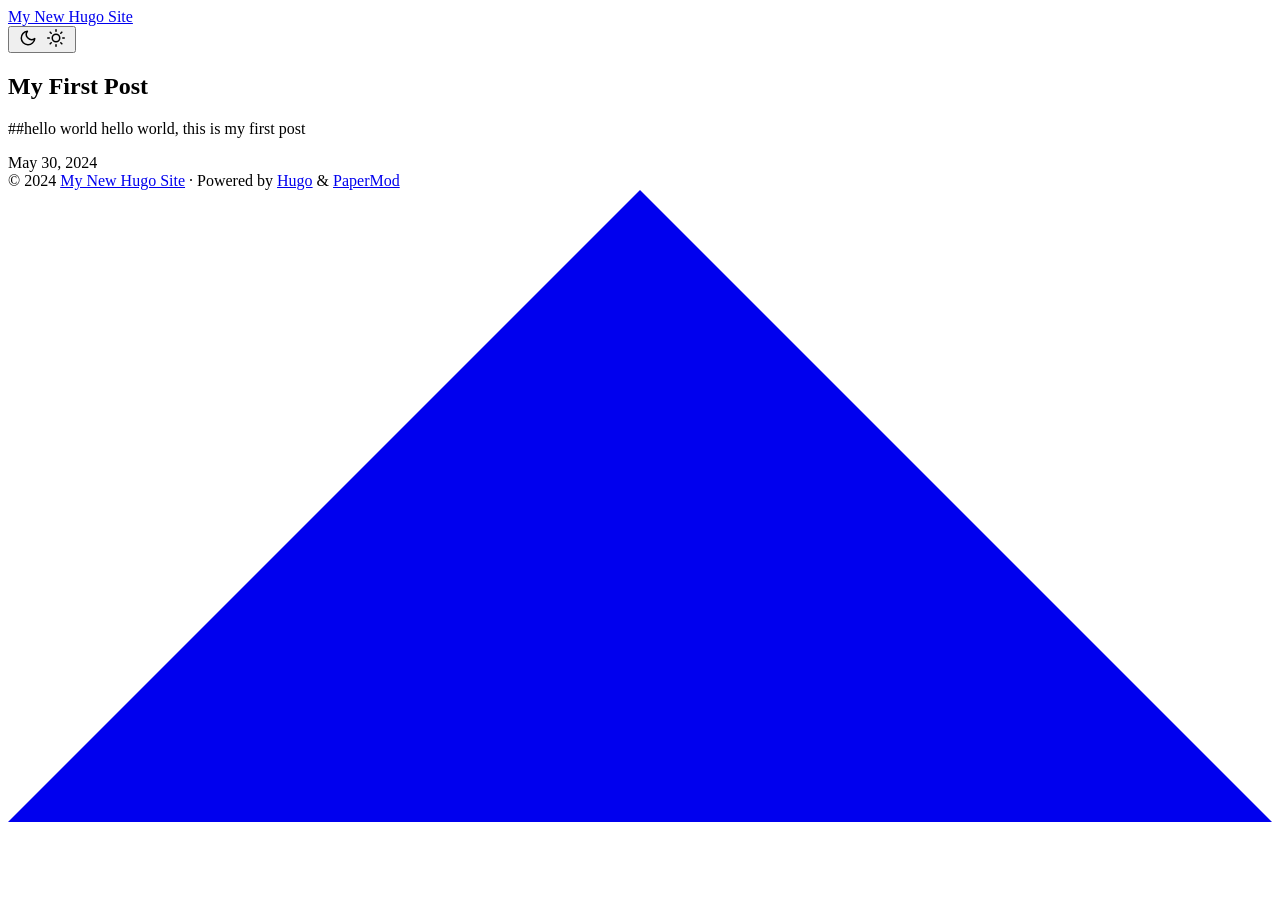
==== index.html @ bcf64d03 "1st" ====
<!DOCTYPE html>
<html lang="en" dir="auto">
  <head>
    <meta name="generator" content="Hugo 0.126.1" />
    <script
      src="/livereload.js?mindelay=10&amp;v=2&amp;port=1313&amp;path=livereload"
      data-no-instant
      defer
    ></script>
    <meta charset="utf-8" />
    <meta http-equiv="X-UA-Compatible" content="IE=edge" />
    <meta
      name="viewport"
      content="width=device-width, initial-scale=1, shrink-to-fit=no"
    />
    <meta name="robots" content="noindex, nofollow" />
    <title>My New Hugo Site</title>

    <meta name="description" content="" />
    <meta name="author" content="" />
    <link rel="canonical" href="http://localhost:1313/" />
    <link
      crossorigin="anonymous"
      href="./assets/css/stylesheet.4599eadb9eb2ad3d0a8d6827b41a8fda8f2f4af226b63466c09c5fddbc8706b7.css"
      integrity="sha256-RZnq256yrT0KjWgntBqP2o8vSvImtjRmwJxf3byHBrc="
      rel="preload stylesheet"
      as="style"
    />
    <link rel="icon" href="http://localhost:1313/favicon.ico" />
    <link
      rel="icon"
      type="image/png"
      sizes="16x16"
      href="http://localhost:1313/favicon-16x16.png"
    />
    <link
      rel="icon"
      type="image/png"
      sizes="32x32"
      href="http://localhost:1313/favicon-32x32.png"
    />
    <link
      rel="apple-touch-icon"
      href="http://localhost:1313/apple-touch-icon.png"
    />
    <link rel="mask-icon" href="http://localhost:1313/safari-pinned-tab.svg" />
    <meta name="theme-color" content="#2e2e33" />
    <meta name="msapplication-TileColor" content="#2e2e33" />
    <link
      rel="alternate"
      type="application/rss+xml"
      href="http://localhost:1313/index.xml"
    />
    <link rel="alternate" hreflang="en" href="http://localhost:1313/" />
    <noscript>
      <style>
        #theme-toggle,
        .top-link {
          display: none;
        }
      </style>
      <style>
        @media (prefers-color-scheme: dark) {
          :root {
            --theme: rgb(29, 30, 32);
            --entry: rgb(46, 46, 51);
            --primary: rgb(218, 218, 219);
            --secondary: rgb(155, 156, 157);
            --tertiary: rgb(65, 66, 68);
            --content: rgb(196, 196, 197);
            --code-block-bg: rgb(46, 46, 51);
            --code-bg: rgb(55, 56, 62);
            --border: rgb(51, 51, 51);
          }

          .list {
            background: var(--theme);
          }

          .list:not(.dark)::-webkit-scrollbar-track {
            background: 0 0;
          }

          .list:not(.dark)::-webkit-scrollbar-thumb {
            border-color: var(--theme);
          }
        }
      </style>
    </noscript>
  </head>

  <body class="list" id="top">
    <script>
      if (localStorage.getItem("pref-theme") === "dark") {
        document.body.classList.add("dark");
      } else if (localStorage.getItem("pref-theme") === "light") {
        document.body.classList.remove("dark");
      } else if (window.matchMedia("(prefers-color-scheme: dark)").matches) {
        document.body.classList.add("dark");
      }
    </script>

    <header class="header">
      <nav class="nav">
        <div class="logo">
          <a
            href="http://localhost:1313/"
            accesskey="h"
            title="My New Hugo Site (Alt + H)"
            >My New Hugo Site</a
          >
          <div class="logo-switches">
            <button id="theme-toggle" accesskey="t" title="(Alt + T)">
              <svg
                id="moon"
                xmlns="http://www.w3.org/2000/svg"
                width="24"
                height="18"
                viewBox="0 0 24 24"
                fill="none"
                stroke="currentColor"
                stroke-width="2"
                stroke-linecap="round"
                stroke-linejoin="round"
              >
                <path
                  d="M21 12.79A9 9 0 1 1 11.21 3 7 7 0 0 0 21 12.79z"
                ></path>
              </svg>
              <svg
                id="sun"
                xmlns="http://www.w3.org/2000/svg"
                width="24"
                height="18"
                viewBox="0 0 24 24"
                fill="none"
                stroke="currentColor"
                stroke-width="2"
                stroke-linecap="round"
                stroke-linejoin="round"
              >
                <circle cx="12" cy="12" r="5"></circle>
                <line x1="12" y1="1" x2="12" y2="3"></line>
                <line x1="12" y1="21" x2="12" y2="23"></line>
                <line x1="4.22" y1="4.22" x2="5.64" y2="5.64"></line>
                <line x1="18.36" y1="18.36" x2="19.78" y2="19.78"></line>
                <line x1="1" y1="12" x2="3" y2="12"></line>
                <line x1="21" y1="12" x2="23" y2="12"></line>
                <line x1="4.22" y1="19.78" x2="5.64" y2="18.36"></line>
                <line x1="18.36" y1="5.64" x2="19.78" y2="4.22"></line>
              </svg>
            </button>
          </div>
        </div>
        <ul id="menu"></ul>
      </nav>
    </header>
    <main class="main">
      <article class="first-entry">
        <header class="entry-header">
          <h2 class="entry-hint-parent">My First Post</h2>
        </header>
        <div class="entry-content">
          <p>##hello world hello world, this is my first post</p>
        </div>
        <footer class="entry-footer">
          <span title="2024-05-30 19:36:11 +0800 CST">May 30, 2024</span>
        </footer>
        <a
          class="entry-link"
          aria-label="post link to My First Post"
          href="http://localhost:1313/posts/my-first-post/"
        ></a>
      </article>
    </main>

    <footer class="footer">
      <span
        >&copy; 2024 <a href="http://localhost:1313/">My New Hugo Site</a></span
      >
      ·

      <span>
        Powered by
        <a href="https://gohugo.io/" rel="noopener noreferrer" target="_blank"
          >Hugo</a
        >
        &
        <a
          href="https://github.com/adityatelange/hugo-PaperMod/"
          rel="noopener"
          target="_blank"
          >PaperMod</a
        >
      </span>
    </footer>
    <a
      href="#top"
      aria-label="go to top"
      title="Go to Top (Alt + G)"
      class="top-link"
      id="top-link"
      accesskey="g"
    >
      <svg
        xmlns="http://www.w3.org/2000/svg"
        viewBox="0 0 12 6"
        fill="currentColor"
      >
        <path d="M12 6H0l6-6z" />
      </svg>
    </a>

    <script>
      let menu = document.getElementById("menu");
      if (menu) {
        menu.scrollLeft = localStorage.getItem("menu-scroll-position");
        menu.onscroll = function () {
          localStorage.setItem("menu-scroll-position", menu.scrollLeft);
        };
      }

      document.querySelectorAll('a[href^="#"]').forEach((anchor) => {
        anchor.addEventListener("click", function (e) {
          e.preventDefault();
          var id = this.getAttribute("href").substr(1);
          if (!window.matchMedia("(prefers-reduced-motion: reduce)").matches) {
            document
              .querySelector(`[id='${decodeURIComponent(id)}']`)
              .scrollIntoView({
                behavior: "smooth",
              });
          } else {
            document
              .querySelector(`[id='${decodeURIComponent(id)}']`)
              .scrollIntoView();
          }
          if (id === "top") {
            history.replaceState(null, null, " ");
          } else {
            history.pushState(null, null, `#${id}`);
          }
        });
      });
    </script>
    <script>
      var mybutton = document.getElementById("top-link");
      window.onscroll = function () {
        if (
          document.body.scrollTop > 800 ||
          document.documentElement.scrollTop > 800
        ) {
          mybutton.style.visibility = "visible";
          mybutton.style.opacity = "1";
        } else {
          mybutton.style.visibility = "hidden";
          mybutton.style.opacity = "0";
        }
      };
    </script>
    <script>
      document.getElementById("theme-toggle").addEventListener("click", () => {
        if (document.body.className.includes("dark")) {
          document.body.classList.remove("dark");
          localStorage.setItem("pref-theme", "light");
        } else {
          document.body.classList.add("dark");
          localStorage.setItem("pref-theme", "dark");
        }
      });
    </script>
  </body>
</html>
---- assets/css/stylesheet.4599eadb9eb2ad3d0a8d6827b41a8fda8f2f4af226b63466c09c5fddbc8706b7.css ----
/*
  PaperMod v7
  License: MIT https://github.com/adityatelange/hugo-PaperMod/blob/master/LICENSE
  Copyright (c) 2020 nanxiaobei and adityatelange
  Copyright (c) 2021-2024 adityatelange
*/
:root{--gap:24px;--content-gap:20px;--nav-width:1024px;--main-width:720px;--header-height:60px;--footer-height:60px;--radius:8px;--theme:rgb(255, 255, 255);--entry:rgb(255, 255, 255);--primary:rgb(30, 30, 30);--secondary:rgb(108, 108, 108);--tertiary:rgb(214, 214, 214);--content:rgb(31, 31, 31);--code-block-bg:rgb(28, 29, 33);--code-bg:rgb(245, 245, 245);--border:rgb(238, 238, 238)}.dark{--theme:rgb(29, 30, 32);--entry:rgb(46, 46, 51);--primary:rgb(218, 218, 219);--secondary:rgb(155, 156, 157);--tertiary:rgb(65, 66, 68);--content:rgb(196, 196, 197);--code-block-bg:rgb(46, 46, 51);--code-bg:rgb(55, 56, 62);--border:rgb(51, 51, 51)}.list{background:var(--code-bg)}.dark.list{background:var(--theme)}*,::after,::before{box-sizing:border-box}html{-webkit-tap-highlight-color:transparent;overflow-y:scroll;-webkit-text-size-adjust:100%;text-size-adjust:100%}a,button,body,h1,h2,h3,h4,h5,h6{color:var(--primary)}body{font-family:-apple-system,BlinkMacSystemFont,segoe ui,Roboto,Oxygen,Ubuntu,Cantarell,open sans,helvetica neue,sans-serif;font-size:18px;line-height:1.6;word-break:break-word;background:var(--theme)}article,aside,figcaption,figure,footer,header,hgroup,main,nav,section,table{display:block}h1,h2,h3,h4,h5,h6{line-height:1.2}h1,h2,h3,h4,h5,h6,p{margin-top:0;margin-bottom:0}ul{padding:0}a{text-decoration:none}body,figure,ul{margin:0}table{width:100%;border-collapse:collapse;border-spacing:0;overflow-x:auto;word-break:keep-all}button,input,textarea{padding:0;font:inherit;background:0 0;border:0}input,textarea{outline:0}button,input[type=button],input[type=submit]{cursor:pointer}input:-webkit-autofill,textarea:-webkit-autofill{box-shadow:0 0 0 50px var(--theme)inset}img{display:block;max-width:100%}.not-found{position:absolute;left:0;right:0;display:flex;align-items:center;justify-content:center;height:80%;font-size:160px;font-weight:700}.archive-posts{width:100%;font-size:16px}.archive-year{margin-top:40px}.archive-year:not(:last-of-type){border-bottom:2px solid var(--border)}.archive-month{display:flex;align-items:flex-start;padding:10px 0}.archive-month-header{margin:25px 0;width:200px}.archive-month:not(:last-of-type){border-bottom:1px solid var(--border)}.archive-entry{position:relative;padding:5px;margin:10px 0}.archive-entry-title{margin:5px 0;font-weight:400}.archive-count,.archive-meta{color:var(--secondary);font-size:14px}.footer,.top-link{font-size:12px;color:var(--secondary)}.footer{max-width:calc(var(--main-width) + var(--gap) * 2);margin:auto;padding:calc((var(--footer-height) - var(--gap))/2)var(--gap);text-align:center;line-height:24px}.footer span{margin-inline-start:1px;margin-inline-end:1px}.footer span:last-child{white-space:nowrap}.footer a{color:inherit;border-bottom:1px solid var(--secondary)}.footer a:hover{border-bottom:1px solid var(--primary)}.top-link{visibility:hidden;position:fixed;bottom:60px;right:30px;z-index:99;background:var(--tertiary);width:42px;height:42px;padding:12px;border-radius:64px;transition:visibility .5s,opacity .8s linear}.top-link,.top-link svg{filter:drop-shadow(0 0 0 var(--theme))}.footer a:hover,.top-link:hover{color:var(--primary)}.top-link:focus,#theme-toggle:focus{outline:0}.nav{display:flex;flex-wrap:wrap;justify-content:space-between;max-width:calc(var(--nav-width) + var(--gap) * 2);margin-inline-start:auto;margin-inline-end:auto;line-height:var(--header-height)}.nav a{display:block}.logo,#menu{display:flex;margin:auto var(--gap)}.logo{flex-wrap:inherit}.logo a{font-size:24px;font-weight:700}.logo a img,.logo a svg{display:inline;vertical-align:middle;pointer-events:none;transform:translate(0,-10%);border-radius:6px;margin-inline-end:8px}button#theme-toggle{font-size:26px;margin:auto 4px}body.dark #moon{vertical-align:middle;display:none}body:not(.dark) #sun{display:none}#menu{list-style:none;word-break:keep-all;overflow-x:auto;white-space:nowrap}#menu li+li{margin-inline-start:var(--gap)}#menu a{font-size:16px}#menu .active{font-weight:500;border-bottom:2px solid}.lang-switch li,.lang-switch ul,.logo-switches{display:inline-flex;margin:auto 4px}.lang-switch{display:flex;flex-wrap:inherit}.lang-switch a{margin:auto 3px;font-size:16px;font-weight:500}.logo-switches{flex-wrap:inherit}.main{position:relative;min-height:calc(100vh - var(--header-height) - var(--footer-height));max-width:calc(var(--main-width) + var(--gap) * 2);margin:auto;padding:var(--gap)}.page-header h1{font-size:40px}.pagination{display:flex}.pagination a{color:var(--theme);font-size:13px;line-height:36px;background:var(--primary);border-radius:calc(36px/2);padding:0 16px}.pagination .next{margin-inline-start:auto}.social-icons a{display:inline-flex;padding:10px}.social-icons a svg{height:26px;width:26px}code{direction:ltr}div.highlight,pre{position:relative}.copy-code{display:none;position:absolute;top:4px;right:4px;color:rgba(255,255,255,.8);background:rgba(78,78,78,.8);border-radius:var(--radius);padding:0 5px;font-size:14px;user-select:none}div.highlight:hover .copy-code,pre:hover .copy-code{display:block}.first-entry{position:relative;display:flex;flex-direction:column;justify-content:center;min-height:320px;margin:var(--gap)0 calc(var(--gap) * 2)}.first-entry .entry-header{overflow:hidden;display:-webkit-box;-webkit-box-orient:vertical;-webkit-line-clamp:3}.first-entry .entry-header h1{font-size:34px;line-height:1.3}.first-entry .entry-content{margin:14px 0;font-size:16px;-webkit-line-clamp:3}.first-entry .entry-footer{font-size:14px}.home-info .entry-content{-webkit-line-clamp:unset}.post-entry{position:relative;margin-bottom:var(--gap);padding:var(--gap);background:var(--entry);border-radius:var(--radius);transition:transform .1s;border:1px solid var(--border)}.post-entry:active{transform:scale(.96)}.tag-entry .entry-cover{display:none}.entry-header h2{font-size:24px;line-height:1.3}.entry-content{margin:8px 0;color:var(--secondary);font-size:14px;line-height:1.6;overflow:hidden;display:-webkit-box;-webkit-box-orient:vertical;-webkit-line-clamp:2}.entry-footer{color:var(--secondary);font-size:13px}.entry-link{position:absolute;left:0;right:0;top:0;bottom:0}.entry-hint{color:var(--secondary)}.entry-hint-parent{display:flex;justify-content:space-between}.entry-cover{font-size:14px;margin-bottom:var(--gap);text-align:center}.entry-cover img{border-radius:var(--radius);pointer-events:none;width:100%;height:auto}.entry-cover a{color:var(--secondary);box-shadow:0 1px 0 var(--primary)}.page-header,.post-header{margin:24px auto var(--content-gap)}.post-title{margin-bottom:2px;font-size:40px}.post-description{margin-top:10px;margin-bottom:5px}.post-meta,.breadcrumbs{color:var(--secondary);font-size:14px;display:flex;flex-wrap:wrap}.post-meta .i18n_list li{display:inline-flex;list-style:none;margin:auto 3px;box-shadow:0 1px 0 var(--secondary)}.breadcrumbs a{font-size:16px}.post-content{color:var(--content)}.post-content h3,.post-content h4,.post-content h5,.post-content h6{margin:24px 0 16px}.post-content h1{margin:40px auto 32px;font-size:40px}.post-content h2{margin:32px auto 24px;font-size:32px}.post-content h3{font-size:24px}.post-content h4{font-size:16px}.post-content h5{font-size:14px}.post-content h6{font-size:12px}.post-content a,.toc a:hover{box-shadow:0 1px;box-decoration-break:clone;-webkit-box-decoration-break:clone}.post-content a code{margin:auto 0;border-radius:0;box-shadow:0 -1px 0 var(--primary)inset}.post-content del{text-decoration:line-through}.post-content dl,.post-content ol,.post-content p,.post-content figure,.post-content ul{margin-bottom:var(--content-gap)}.post-content ol,.post-content ul{padding-inline-start:20px}.post-content li{margin-top:5px}.post-content li p{margin-bottom:0}.post-content dl{display:flex;flex-wrap:wrap;margin:0}.post-content dt{width:25%;font-weight:700}.post-content dd{width:75%;margin-inline-start:0;padding-inline-start:10px}.post-content dd~dd,.post-content dt~dt{margin-top:10px}.post-content table{margin-bottom:var(--content-gap)}.post-content table th,.post-content table:not(.highlighttable,.highlight table,.gist .highlight) td{min-width:80px;padding:8px 5px;line-height:1.5;border-bottom:1px solid var(--border)}.post-content table th{text-align:start}.post-content table:not(.highlighttable) td code:only-child{margin:auto 0}.post-content .highlight table{border-radius:var(--radius)}.post-content .highlight:not(table){margin:10px auto;background:var(--code-block-bg)!important;border-radius:var(--radius);direction:ltr}.post-content li>.highlight{margin-inline-end:0}.post-content ul pre{margin-inline-start:calc(var(--gap) * -2)}.post-content .highlight pre{margin:0}.post-content .highlighttable{table-layout:fixed}.post-content .highlighttable td:first-child{width:40px}.post-content .highlighttable td .linenodiv{padding-inline-end:0!important}.post-content .highlighttable td .highlight,.post-content .highlighttable td .linenodiv pre{margin-bottom:0}.post-content code{margin:auto 4px;padding:4px 6px;font-size:.78em;line-height:1.5;background:var(--code-bg);border-radius:2px}.post-content pre code{display:grid;margin:auto 0;padding:10px;color:#d5d5d6;background:var(--code-block-bg)!important;border-radius:var(--radius);overflow-x:auto;word-break:break-all}.post-content blockquote{margin:20px 0;padding:0 14px;border-inline-start:3px solid var(--primary)}.post-content hr{margin:30px 0;height:2px;background:var(--tertiary);border:0}.post-content iframe{max-width:100%}.post-content img{border-radius:4px;margin:1rem 0}.post-content img[src*="#center"]{margin:1rem auto}.post-content figure.align-center{text-align:center}.post-content figure>figcaption{color:var(--primary);font-size:16px;font-weight:700;margin:8px 0 16px}.post-content figure>figcaption>p{color:var(--secondary);font-size:14px;font-weight:400}.toc{margin:0 2px 40px;border:1px solid var(--border);background:var(--code-bg);border-radius:var(--radius);padding:.4em}.dark .toc{background:var(--entry)}.toc details summary{cursor:zoom-in;margin-inline-start:20px}.toc details[open] summary{cursor:zoom-out}.toc .details{display:inline;font-weight:500}.toc .inner{margin:0 20px;padding:10px 20px}.toc li ul{margin-inline-start:var(--gap)}.toc summary:focus{outline:0}.post-footer{margin-top:56px}.post-footer>*{margin-bottom:10px}.post-tags{display:flex;flex-wrap:wrap;gap:10px}.post-tags li{display:inline-block}.post-tags a,.share-buttons,.paginav{border-radius:var(--radius);background:var(--code-bg);border:1px solid var(--border)}.post-tags a{display:block;padding:0 14px;color:var(--secondary);font-size:14px;line-height:34px;background:var(--code-bg)}.post-tags a:hover,.paginav a:hover{background:var(--border)}.share-buttons{padding:10px;display:flex;justify-content:center;overflow-x:auto;gap:10px}.share-buttons li,.share-buttons a{display:inline-flex}.share-buttons a:not(:last-of-type){margin-inline-end:12px}h1:hover .anchor,h2:hover .anchor,h3:hover .anchor,h4:hover .anchor,h5:hover .anchor,h6:hover .anchor{display:inline-flex;color:var(--secondary);margin-inline-start:8px;font-weight:500;user-select:none}.paginav{display:flex;line-height:30px}.paginav a{padding-inline-start:14px;padding-inline-end:14px;border-radius:var(--radius)}.paginav .title{letter-spacing:1px;text-transform:uppercase;font-size:small;color:var(--secondary)}.paginav .prev,.paginav .next{width:50%}.paginav span:hover:not(.title){box-shadow:0 1px}.paginav .next{margin-inline-start:auto;text-align:right}[dir=rtl] .paginav .next{text-align:left}h1>a>svg{display:inline}img.in-text{display:inline;margin:auto}.buttons,.main .profile{display:flex;justify-content:center}.main .profile{align-items:center;min-height:calc(100vh - var(--header-height) - var(--footer-height) - (var(--gap) * 2));text-align:center}.profile .profile_inner{display:flex;flex-direction:column;align-items:center;gap:10px}.profile img{border-radius:50%}.buttons{flex-wrap:wrap;max-width:400px}.button{background:var(--tertiary);border-radius:var(--radius);margin:8px;padding:6px;transition:transform .1s}.button-inner{padding:0 8px}.button:active{transform:scale(.96)}#searchbox input{padding:4px 10px;width:100%;color:var(--primary);font-weight:700;border:2px solid var(--tertiary);border-radius:var(--radius)}#searchbox input:focus{border-color:var(--secondary)}#searchResults li{list-style:none;border-radius:var(--radius);padding:10px;margin:10px 0;position:relative;font-weight:500}#searchResults{margin:10px 0;width:100%}#searchResults li:active{transition:transform .1s;transform:scale(.98)}#searchResults a{position:absolute;width:100%;height:100%;top:0;left:0;outline:none}#searchResults .focus{transform:scale(.98);border:2px solid var(--tertiary)}.terms-tags li{display:inline-block;margin:10px;font-weight:500}.terms-tags a{display:block;padding:3px 10px;background:var(--tertiary);border-radius:6px;transition:transform .1s}.terms-tags a:active{background:var(--tertiary);transform:scale(.96)}.bg{color:#cad3f5;background-color:#24273a}.chroma{color:#cad3f5;background-color:#24273a}.chroma .x{}.chroma .err{color:#ed8796}.chroma .cl{}.chroma .lnlinks{outline:none;text-decoration:none;color:inherit}.chroma .lntd{vertical-align:top;padding:0;margin:0;border:0}.chroma .lntable{border-spacing:0;padding:0;margin:0;border:0}.chroma .hl{background-color:#474733}.chroma .lnt{white-space:pre;-webkit-user-select:none;user-select:none;margin-right:.4em;padding:0 .4em;color:#8087a2}.chroma .ln{white-space:pre;-webkit-user-select:none;user-select:none;margin-right:.4em;padding:0 .4em;color:#8087a2}.chroma .line{display:flex}.chroma .k{color:#c6a0f6}.chroma .kc{color:#f5a97f}.chroma .kd{color:#ed8796}.chroma .kn{color:#8bd5ca}.chroma .kp{color:#c6a0f6}.chroma .kr{color:#c6a0f6}.chroma .kt{color:#ed8796}.chroma .n{}.chroma .na{color:#8aadf4}.chroma .nb{color:#91d7e3}.chroma .bp{color:#91d7e3}.chroma .nc{color:#eed49f}.chroma .no{color:#eed49f}.chroma .nd{color:#8aadf4;font-weight:700}.chroma .ni{color:#8bd5ca}.chroma .ne{color:#f5a97f}.chroma .nf{color:#8aadf4}.chroma .fm{color:#8aadf4}.chroma .nl{color:#91d7e3}.chroma .nn{color:#f5a97f}.chroma .nx{}.chroma .py{color:#f5a97f}.chroma .nt{color:#c6a0f6}.chroma .nv{color:#f4dbd6}.chroma .vc{color:#f4dbd6}.chroma .vg{color:#f4dbd6}.chroma .vi{color:#f4dbd6}.chroma .vm{color:#f4dbd6}.chroma .l{}.chroma .ld{}.chroma .s{color:#a6da95}.chroma .sa{color:#ed8796}.chroma .sb{color:#a6da95}.chroma .sc{color:#a6da95}.chroma .dl{color:#8aadf4}.chroma .sd{color:#6e738d}.chroma .s2{color:#a6da95}.chroma .se{color:#8aadf4}.chroma .sh{color:#6e738d}.chroma .si{color:#a6da95}.chroma .sx{color:#a6da95}.chroma .sr{color:#8bd5ca}.chroma .s1{color:#a6da95}.chroma .ss{color:#a6da95}.chroma .m{color:#f5a97f}.chroma .mb{color:#f5a97f}.chroma .mf{color:#f5a97f}.chroma .mh{color:#f5a97f}.chroma .mi{color:#f5a97f}.chroma .il{color:#f5a97f}.chroma .mo{color:#f5a97f}.chroma .o{color:#91d7e3;font-weight:700}.chroma .ow{color:#91d7e3;font-weight:700}.chroma .p{}.chroma .c{color:#6e738d;font-style:italic}.chroma .ch{color:#6e738d;font-style:italic}.chroma .cm{color:#6e738d;font-style:italic}.chroma .c1{color:#6e738d;font-style:italic}.chroma .cs{color:#6e738d;font-style:italic}.chroma .cp{color:#6e738d;font-style:italic}.chroma .cpf{color:#6e738d;font-weight:700;font-style:italic}.chroma .g{}.chroma .gd{color:#ed8796;background-color:#363a4f}.chroma .ge{font-style:italic}.chroma .gr{color:#ed8796}.chroma .gh{color:#f5a97f;font-weight:700}.chroma .gi{color:#a6da95;background-color:#363a4f}.chroma .go{}.chroma .gp{}.chroma .gs{font-weight:700}.chroma .gu{color:#f5a97f;font-weight:700}.chroma .gt{color:#ed8796}.chroma .gl{text-decoration:underline}.chroma .w{}.chroma{background-color:unset!important}.chroma .hl{display:flex}.chroma .lnt{padding:0 0 0 12px}.highlight pre.chroma code{padding:8px 0}.highlight pre.chroma .line .cl,.chroma .ln{padding:0 10px}.chroma .lntd:last-of-type{width:100%}::-webkit-scrollbar-track{background:0 0}.list:not(.dark)::-webkit-scrollbar-track{background:var(--code-bg)}::-webkit-scrollbar-thumb{background:var(--tertiary);border:5px solid var(--theme);border-radius:var(--radius)}.list:not(.dark)::-webkit-scrollbar-thumb{border:5px solid var(--code-bg)}::-webkit-scrollbar-thumb:hover{background:var(--secondary)}::-webkit-scrollbar:not(.highlighttable,.highlight table,.gist .highlight){background:var(--theme)}.post-content .highlighttable td .highlight pre code::-webkit-scrollbar{display:none}.post-content :not(table) ::-webkit-scrollbar-thumb{border:2px solid var(--code-block-bg);background:#717175}.post-content :not(table) ::-webkit-scrollbar-thumb:hover{background:#a3a3a5}.gist table::-webkit-scrollbar-thumb{border:2px solid #fff;background:#adadad}.gist table::-webkit-scrollbar-thumb:hover{background:#707070}.post-content table::-webkit-scrollbar-thumb{border-width:2px}@media screen and (min-width:768px){::-webkit-scrollbar{width:19px;height:11px}}@media screen and (max-width:768px){:root{--gap:14px}.profile img{transform:scale(.85)}.first-entry{min-height:260px}.archive-month{flex-direction:column}.archive-year{margin-top:20px}.footer{padding:calc((var(--footer-height) - var(--gap) - 10px)/2)var(--gap)}}@media screen and (max-width:900px){.list .top-link{transform:translateY(-5rem)}}@media screen and (max-width:340px){.share-buttons{justify-content:unset}}@media(prefers-reduced-motion){.terms-tags a:active,.button:active,.post-entry:active,.top-link,#searchResults .focus,#searchResults li:active{transform:none}}
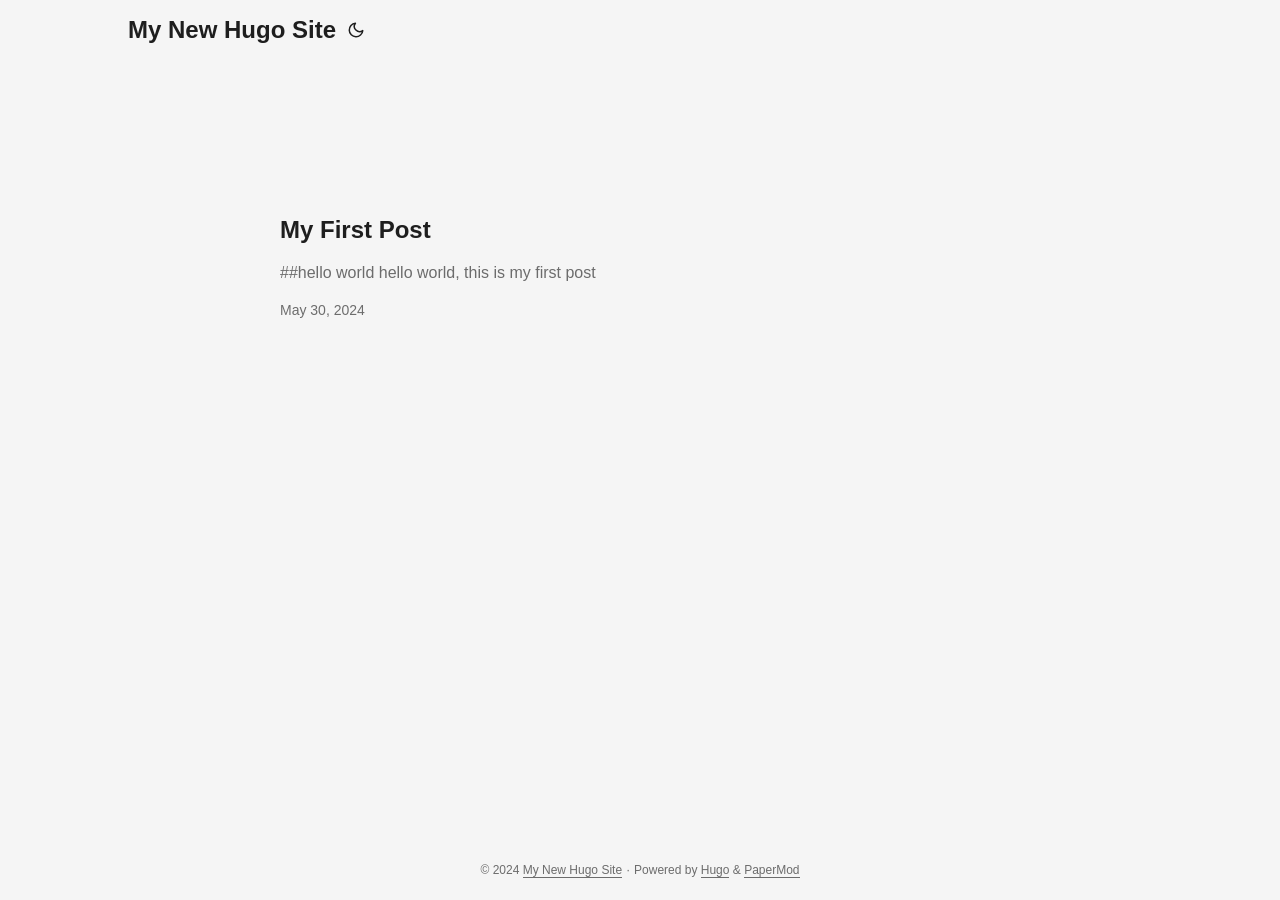
==== commit 89763a4f: "Update index.html" ====
--- a/index.html
+++ b/index.html
@@ -22,7 +22,7 @@
     <link
       crossorigin="anonymous"
       href="./assets/css/stylesheet.4599eadb9eb2ad3d0a8d6827b41a8fda8f2f4af226b63466c09c5fddbc8706b7.css"
-      integrity="sha256-RZnq256yrT0KjWgntBqP2o8vSvImtjRmwJxf3byHBrc="
+      integrity=""
       rel="preload stylesheet"
       as="style"
     />
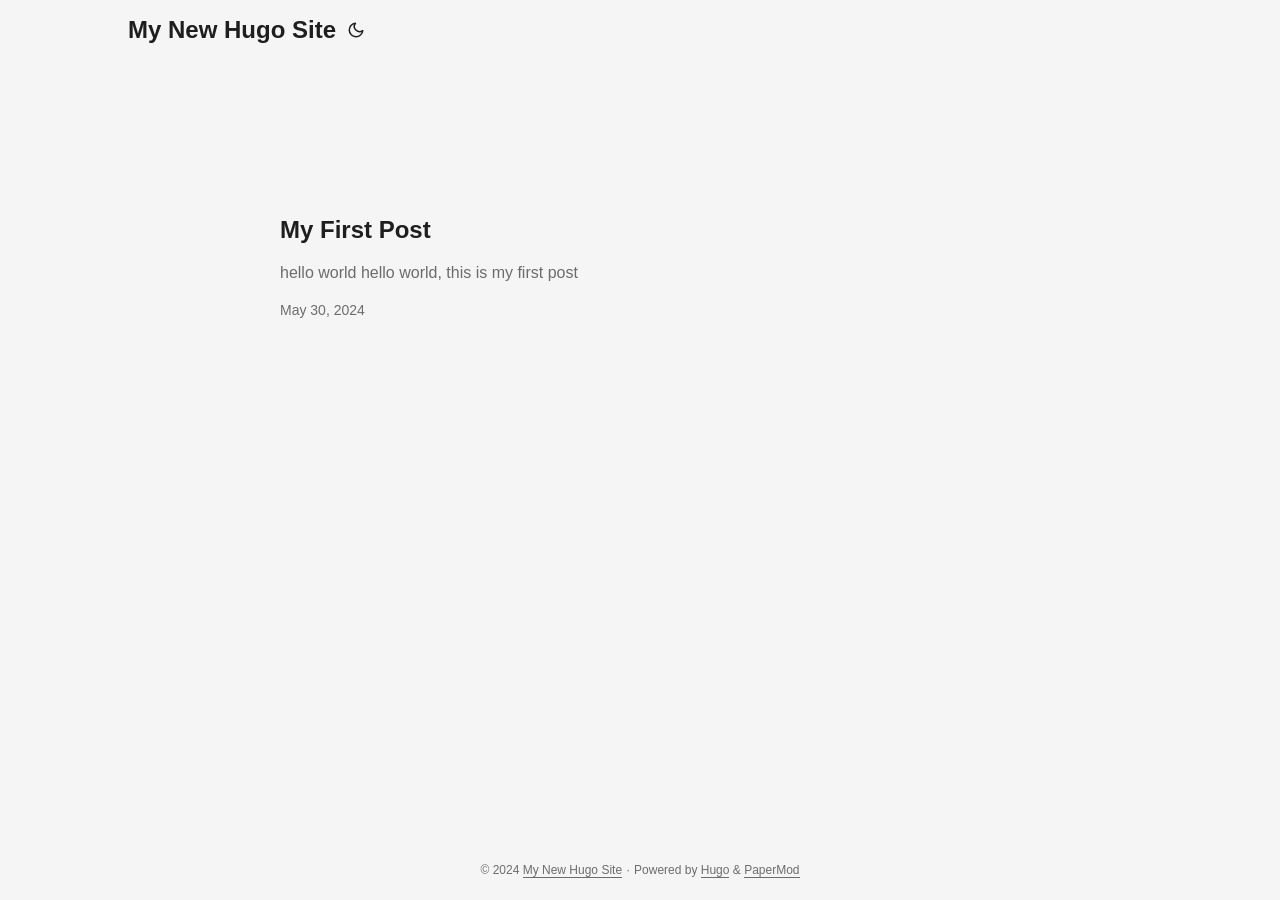
==== commit 7ec1289d: "update content" ====
--- a/index.html
+++ b/index.html
@@ -1,273 +1,216 @@
 <!DOCTYPE html>
 <html lang="en" dir="auto">
-  <head>
-    <meta name="generator" content="Hugo 0.126.1" />
-    <script
-      src="/livereload.js?mindelay=10&amp;v=2&amp;port=1313&amp;path=livereload"
-      data-no-instant
-      defer
-    ></script>
-    <meta charset="utf-8" />
-    <meta http-equiv="X-UA-Compatible" content="IE=edge" />
-    <meta
-      name="viewport"
-      content="width=device-width, initial-scale=1, shrink-to-fit=no"
-    />
-    <meta name="robots" content="noindex, nofollow" />
-    <title>My New Hugo Site</title>
-
-    <meta name="description" content="" />
-    <meta name="author" content="" />
-    <link rel="canonical" href="http://localhost:1313/" />
-    <link
-      crossorigin="anonymous"
-      href="./assets/css/stylesheet.4599eadb9eb2ad3d0a8d6827b41a8fda8f2f4af226b63466c09c5fddbc8706b7.css"
-      integrity=""
-      rel="preload stylesheet"
-      as="style"
-    />
-    <link rel="icon" href="http://localhost:1313/favicon.ico" />
-    <link
-      rel="icon"
-      type="image/png"
-      sizes="16x16"
-      href="http://localhost:1313/favicon-16x16.png"
-    />
-    <link
-      rel="icon"
-      type="image/png"
-      sizes="32x32"
-      href="http://localhost:1313/favicon-32x32.png"
-    />
-    <link
-      rel="apple-touch-icon"
-      href="http://localhost:1313/apple-touch-icon.png"
-    />
-    <link rel="mask-icon" href="http://localhost:1313/safari-pinned-tab.svg" />
-    <meta name="theme-color" content="#2e2e33" />
-    <meta name="msapplication-TileColor" content="#2e2e33" />
-    <link
-      rel="alternate"
-      type="application/rss+xml"
-      href="http://localhost:1313/index.xml"
-    />
-    <link rel="alternate" hreflang="en" href="http://localhost:1313/" />
-    <noscript>
-      <style>
+
+<head>
+	<meta name="generator" content="Hugo 0.126.1"><meta charset="utf-8">
+<meta http-equiv="X-UA-Compatible" content="IE=edge">
+<meta name="viewport" content="width=device-width, initial-scale=1, shrink-to-fit=no">
+<meta name="robots" content="index, follow">
+<title>My New Hugo Site</title>
+
+<meta name="description" content="">
+<meta name="author" content="">
+<link rel="canonical" href="https://aijcool.github.io/">
+<link crossorigin="anonymous" href="/assets/css/stylesheet.css" rel="preload stylesheet" as="style">
+<link rel="icon" href="https://aijcool.github.io/favicon.ico">
+<link rel="icon" type="image/png" sizes="16x16" href="https://aijcool.github.io/favicon-16x16.png">
+<link rel="icon" type="image/png" sizes="32x32" href="https://aijcool.github.io/favicon-32x32.png">
+<link rel="apple-touch-icon" href="https://aijcool.github.io/apple-touch-icon.png">
+<link rel="mask-icon" href="https://aijcool.github.io/safari-pinned-tab.svg">
+<meta name="theme-color" content="#2e2e33">
+<meta name="msapplication-TileColor" content="#2e2e33">
+<link rel="alternate" type="application/rss+xml" href="https://aijcool.github.io/index.xml">
+<link rel="alternate" hreflang="en" href="https://aijcool.github.io/">
+<noscript>
+    <style>
         #theme-toggle,
         .top-link {
-          display: none;
-        }
-      </style>
-      <style>
+            display: none;
+        }
+
+    </style>
+    <style>
         @media (prefers-color-scheme: dark) {
-          :root {
-            --theme: rgb(29, 30, 32);
-            --entry: rgb(46, 46, 51);
-            --primary: rgb(218, 218, 219);
-            --secondary: rgb(155, 156, 157);
-            --tertiary: rgb(65, 66, 68);
-            --content: rgb(196, 196, 197);
-            --code-block-bg: rgb(46, 46, 51);
-            --code-bg: rgb(55, 56, 62);
-            --border: rgb(51, 51, 51);
-          }
-
-          .list {
-            background: var(--theme);
-          }
-
-          .list:not(.dark)::-webkit-scrollbar-track {
-            background: 0 0;
-          }
-
-          .list:not(.dark)::-webkit-scrollbar-thumb {
-            border-color: var(--theme);
-          }
-        }
-      </style>
-    </noscript>
-  </head>
-
-  <body class="list" id="top">
-    <script>
-      if (localStorage.getItem("pref-theme") === "dark") {
-        document.body.classList.add("dark");
-      } else if (localStorage.getItem("pref-theme") === "light") {
-        document.body.classList.remove("dark");
-      } else if (window.matchMedia("(prefers-color-scheme: dark)").matches) {
-        document.body.classList.add("dark");
-      }
-    </script>
-
-    <header class="header">
-      <nav class="nav">
+            :root {
+                --theme: rgb(29, 30, 32);
+                --entry: rgb(46, 46, 51);
+                --primary: rgb(218, 218, 219);
+                --secondary: rgb(155, 156, 157);
+                --tertiary: rgb(65, 66, 68);
+                --content: rgb(196, 196, 197);
+                --code-block-bg: rgb(46, 46, 51);
+                --code-bg: rgb(55, 56, 62);
+                --border: rgb(51, 51, 51);
+            }
+
+            .list {
+                background: var(--theme);
+            }
+
+            .list:not(.dark)::-webkit-scrollbar-track {
+                background: 0 0;
+            }
+
+            .list:not(.dark)::-webkit-scrollbar-thumb {
+                border-color: var(--theme);
+            }
+        }
+
+    </style>
+</noscript>
+  
+
+<meta property="og:title" content="My New Hugo Site" />
+<meta property="og:description" content="" />
+<meta property="og:type" content="website" />
+<meta property="og:url" content="https://aijcool.github.io/" />
+
+<meta name="twitter:card" content="summary"/>
+<meta name="twitter:title" content="My New Hugo Site"/>
+<meta name="twitter:description" content=""/>
+
+<script type="application/ld+json">
+{
+  "@context": "https://schema.org",
+  "@type": "Organization",
+  "name": "My New Hugo Site",
+  "url": "https://aijcool.github.io/",
+  "description": "",
+  "thumbnailUrl": "https://aijcool.github.io/favicon.ico",
+  "sameAs": [
+      
+  ]
+}
+</script>
+</head>
+
+<body class="list" id="top">
+<script>
+    if (localStorage.getItem("pref-theme") === "dark") {
+        document.body.classList.add('dark');
+    } else if (localStorage.getItem("pref-theme") === "light") {
+        document.body.classList.remove('dark')
+    } else if (window.matchMedia('(prefers-color-scheme: dark)').matches) {
+        document.body.classList.add('dark');
+    }
+
+</script>
+
+<header class="header">
+    <nav class="nav">
         <div class="logo">
-          <a
-            href="http://localhost:1313/"
-            accesskey="h"
-            title="My New Hugo Site (Alt + H)"
-            >My New Hugo Site</a
-          >
-          <div class="logo-switches">
-            <button id="theme-toggle" accesskey="t" title="(Alt + T)">
-              <svg
-                id="moon"
-                xmlns="http://www.w3.org/2000/svg"
-                width="24"
-                height="18"
-                viewBox="0 0 24 24"
-                fill="none"
-                stroke="currentColor"
-                stroke-width="2"
-                stroke-linecap="round"
-                stroke-linejoin="round"
-              >
-                <path
-                  d="M21 12.79A9 9 0 1 1 11.21 3 7 7 0 0 0 21 12.79z"
-                ></path>
-              </svg>
-              <svg
-                id="sun"
-                xmlns="http://www.w3.org/2000/svg"
-                width="24"
-                height="18"
-                viewBox="0 0 24 24"
-                fill="none"
-                stroke="currentColor"
-                stroke-width="2"
-                stroke-linecap="round"
-                stroke-linejoin="round"
-              >
-                <circle cx="12" cy="12" r="5"></circle>
-                <line x1="12" y1="1" x2="12" y2="3"></line>
-                <line x1="12" y1="21" x2="12" y2="23"></line>
-                <line x1="4.22" y1="4.22" x2="5.64" y2="5.64"></line>
-                <line x1="18.36" y1="18.36" x2="19.78" y2="19.78"></line>
-                <line x1="1" y1="12" x2="3" y2="12"></line>
-                <line x1="21" y1="12" x2="23" y2="12"></line>
-                <line x1="4.22" y1="19.78" x2="5.64" y2="18.36"></line>
-                <line x1="18.36" y1="5.64" x2="19.78" y2="4.22"></line>
-              </svg>
-            </button>
-          </div>
+            <a href="https://aijcool.github.io/" accesskey="h" title="My New Hugo Site (Alt + H)">My New Hugo Site</a>
+            <div class="logo-switches">
+                <button id="theme-toggle" accesskey="t" title="(Alt + T)">
+                    <svg id="moon" xmlns="http://www.w3.org/2000/svg" width="24" height="18" viewBox="0 0 24 24"
+                        fill="none" stroke="currentColor" stroke-width="2" stroke-linecap="round"
+                        stroke-linejoin="round">
+                        <path d="M21 12.79A9 9 0 1 1 11.21 3 7 7 0 0 0 21 12.79z"></path>
+                    </svg>
+                    <svg id="sun" xmlns="http://www.w3.org/2000/svg" width="24" height="18" viewBox="0 0 24 24"
+                        fill="none" stroke="currentColor" stroke-width="2" stroke-linecap="round"
+                        stroke-linejoin="round">
+                        <circle cx="12" cy="12" r="5"></circle>
+                        <line x1="12" y1="1" x2="12" y2="3"></line>
+                        <line x1="12" y1="21" x2="12" y2="23"></line>
+                        <line x1="4.22" y1="4.22" x2="5.64" y2="5.64"></line>
+                        <line x1="18.36" y1="18.36" x2="19.78" y2="19.78"></line>
+                        <line x1="1" y1="12" x2="3" y2="12"></line>
+                        <line x1="21" y1="12" x2="23" y2="12"></line>
+                        <line x1="4.22" y1="19.78" x2="5.64" y2="18.36"></line>
+                        <line x1="18.36" y1="5.64" x2="19.78" y2="4.22"></line>
+                    </svg>
+                </button>
+            </div>
         </div>
-        <ul id="menu"></ul>
-      </nav>
-    </header>
-    <main class="main">
-      <article class="first-entry">
-        <header class="entry-header">
-          <h2 class="entry-hint-parent">My First Post</h2>
-        </header>
-        <div class="entry-content">
-          <p>##hello world hello world, this is my first post</p>
-        </div>
-        <footer class="entry-footer">
-          <span title="2024-05-30 19:36:11 +0800 CST">May 30, 2024</span>
-        </footer>
-        <a
-          class="entry-link"
-          aria-label="post link to My First Post"
-          href="http://localhost:1313/posts/my-first-post/"
-        ></a>
-      </article>
+        <ul id="menu">
+        </ul>
+    </nav>
+</header>
+<main class="main"> 
+
+<article class="first-entry"> 
+  <header class="entry-header">
+    <h2 class="entry-hint-parent">My First Post
+    </h2>
+  </header>
+  <div class="entry-content">
+    <p>hello world hello world, this is my first post</p>
+  </div>
+  <footer class="entry-footer"><span title='2024-05-30 19:36:11 +0800 CST'>May 30, 2024</span></footer>
+  <a class="entry-link" aria-label="post link to My First Post" href="https://aijcool.github.io/posts/my-first-post/"></a>
+</article>
     </main>
-
-    <footer class="footer">
-      <span
-        >&copy; 2024 <a href="http://localhost:1313/">My New Hugo Site</a></span
-      >
-      ·
-
-      <span>
+    
+<footer class="footer">
+        <span>&copy; 2024 <a href="https://aijcool.github.io/">My New Hugo Site</a></span> · 
+
+    <span>
         Powered by
-        <a href="https://gohugo.io/" rel="noopener noreferrer" target="_blank"
-          >Hugo</a
-        >
-        &
-        <a
-          href="https://github.com/adityatelange/hugo-PaperMod/"
-          rel="noopener"
-          target="_blank"
-          >PaperMod</a
-        >
-      </span>
-    </footer>
-    <a
-      href="#top"
-      aria-label="go to top"
-      title="Go to Top (Alt + G)"
-      class="top-link"
-      id="top-link"
-      accesskey="g"
-    >
-      <svg
-        xmlns="http://www.w3.org/2000/svg"
-        viewBox="0 0 12 6"
-        fill="currentColor"
-      >
+        <a href="https://gohugo.io/" rel="noopener noreferrer" target="_blank">Hugo</a> &
+        <a href="https://github.com/adityatelange/hugo-PaperMod/" rel="noopener" target="_blank">PaperMod</a>
+    </span>
+</footer>
+<a href="#top" aria-label="go to top" title="Go to Top (Alt + G)" class="top-link" id="top-link" accesskey="g">
+    <svg xmlns="http://www.w3.org/2000/svg" viewBox="0 0 12 6" fill="currentColor">
         <path d="M12 6H0l6-6z" />
-      </svg>
-    </a>
-
-    <script>
-      let menu = document.getElementById("menu");
-      if (menu) {
+    </svg>
+</a>
+
+<script>
+    let menu = document.getElementById('menu')
+    if (menu) {
         menu.scrollLeft = localStorage.getItem("menu-scroll-position");
         menu.onscroll = function () {
-          localStorage.setItem("menu-scroll-position", menu.scrollLeft);
-        };
-      }
-
-      document.querySelectorAll('a[href^="#"]').forEach((anchor) => {
+            localStorage.setItem("menu-scroll-position", menu.scrollLeft);
+        }
+    }
+
+    document.querySelectorAll('a[href^="#"]').forEach(anchor => {
         anchor.addEventListener("click", function (e) {
-          e.preventDefault();
-          var id = this.getAttribute("href").substr(1);
-          if (!window.matchMedia("(prefers-reduced-motion: reduce)").matches) {
-            document
-              .querySelector(`[id='${decodeURIComponent(id)}']`)
-              .scrollIntoView({
-                behavior: "smooth",
-              });
-          } else {
-            document
-              .querySelector(`[id='${decodeURIComponent(id)}']`)
-              .scrollIntoView();
-          }
-          if (id === "top") {
-            history.replaceState(null, null, " ");
-          } else {
-            history.pushState(null, null, `#${id}`);
-          }
+            e.preventDefault();
+            var id = this.getAttribute("href").substr(1);
+            if (!window.matchMedia('(prefers-reduced-motion: reduce)').matches) {
+                document.querySelector(`[id='${decodeURIComponent(id)}']`).scrollIntoView({
+                    behavior: "smooth"
+                });
+            } else {
+                document.querySelector(`[id='${decodeURIComponent(id)}']`).scrollIntoView();
+            }
+            if (id === "top") {
+                history.replaceState(null, null, " ");
+            } else {
+                history.pushState(null, null, `#${id}`);
+            }
         });
-      });
-    </script>
-    <script>
-      var mybutton = document.getElementById("top-link");
-      window.onscroll = function () {
-        if (
-          document.body.scrollTop > 800 ||
-          document.documentElement.scrollTop > 800
-        ) {
-          mybutton.style.visibility = "visible";
-          mybutton.style.opacity = "1";
+    });
+
+</script>
+<script>
+    var mybutton = document.getElementById("top-link");
+    window.onscroll = function () {
+        if (document.body.scrollTop > 800 || document.documentElement.scrollTop > 800) {
+            mybutton.style.visibility = "visible";
+            mybutton.style.opacity = "1";
         } else {
-          mybutton.style.visibility = "hidden";
-          mybutton.style.opacity = "0";
-        }
-      };
-    </script>
-    <script>
-      document.getElementById("theme-toggle").addEventListener("click", () => {
+            mybutton.style.visibility = "hidden";
+            mybutton.style.opacity = "0";
+        }
+    };
+
+</script>
+<script>
+    document.getElementById("theme-toggle").addEventListener("click", () => {
         if (document.body.className.includes("dark")) {
-          document.body.classList.remove("dark");
-          localStorage.setItem("pref-theme", "light");
+            document.body.classList.remove('dark');
+            localStorage.setItem("pref-theme", 'light');
         } else {
-          document.body.classList.add("dark");
-          localStorage.setItem("pref-theme", "dark");
-        }
-      });
-    </script>
-  </body>
+            document.body.classList.add('dark');
+            localStorage.setItem("pref-theme", 'dark');
+        }
+    })
+
+</script>
+</body>
+
 </html>
--- a/assets/css/stylesheet.css
+++ b/assets/css/stylesheet.css
@@ -0,0 +1,7 @@
+/*
+  PaperMod v7
+  License: MIT https://github.com/adityatelange/hugo-PaperMod/blob/master/LICENSE
+  Copyright (c) 2020 nanxiaobei and adityatelange
+  Copyright (c) 2021-2024 adityatelange
+*/
+:root{--gap:24px;--content-gap:20px;--nav-width:1024px;--main-width:720px;--header-height:60px;--footer-height:60px;--radius:8px;--theme:rgb(255, 255, 255);--entry:rgb(255, 255, 255);--primary:rgb(30, 30, 30);--secondary:rgb(108, 108, 108);--tertiary:rgb(214, 214, 214);--content:rgb(31, 31, 31);--code-block-bg:rgb(28, 29, 33);--code-bg:rgb(245, 245, 245);--border:rgb(238, 238, 238)}.dark{--theme:rgb(29, 30, 32);--entry:rgb(46, 46, 51);--primary:rgb(218, 218, 219);--secondary:rgb(155, 156, 157);--tertiary:rgb(65, 66, 68);--content:rgb(196, 196, 197);--code-block-bg:rgb(46, 46, 51);--code-bg:rgb(55, 56, 62);--border:rgb(51, 51, 51)}.list{background:var(--code-bg)}.dark.list{background:var(--theme)}*,::after,::before{box-sizing:border-box}html{-webkit-tap-highlight-color:transparent;overflow-y:scroll;-webkit-text-size-adjust:100%;text-size-adjust:100%}a,button,body,h1,h2,h3,h4,h5,h6{color:var(--primary)}body{font-family:-apple-system,BlinkMacSystemFont,segoe ui,Roboto,Oxygen,Ubuntu,Cantarell,open sans,helvetica neue,sans-serif;font-size:18px;line-height:1.6;word-break:break-word;background:var(--theme)}article,aside,figcaption,figure,footer,header,hgroup,main,nav,section,table{display:block}h1,h2,h3,h4,h5,h6{line-height:1.2}h1,h2,h3,h4,h5,h6,p{margin-top:0;margin-bottom:0}ul{padding:0}a{text-decoration:none}body,figure,ul{margin:0}table{width:100%;border-collapse:collapse;border-spacing:0;overflow-x:auto;word-break:keep-all}button,input,textarea{padding:0;font:inherit;background:0 0;border:0}input,textarea{outline:0}button,input[type=button],input[type=submit]{cursor:pointer}input:-webkit-autofill,textarea:-webkit-autofill{box-shadow:0 0 0 50px var(--theme)inset}img{display:block;max-width:100%}.not-found{position:absolute;left:0;right:0;display:flex;align-items:center;justify-content:center;height:80%;font-size:160px;font-weight:700}.archive-posts{width:100%;font-size:16px}.archive-year{margin-top:40px}.archive-year:not(:last-of-type){border-bottom:2px solid var(--border)}.archive-month{display:flex;align-items:flex-start;padding:10px 0}.archive-month-header{margin:25px 0;width:200px}.archive-month:not(:last-of-type){border-bottom:1px solid var(--border)}.archive-entry{position:relative;padding:5px;margin:10px 0}.archive-entry-title{margin:5px 0;font-weight:400}.archive-count,.archive-meta{color:var(--secondary);font-size:14px}.footer,.top-link{font-size:12px;color:var(--secondary)}.footer{max-width:calc(var(--main-width) + var(--gap) * 2);margin:auto;padding:calc((var(--footer-height) - var(--gap))/2)var(--gap);text-align:center;line-height:24px}.footer span{margin-inline-start:1px;margin-inline-end:1px}.footer span:last-child{white-space:nowrap}.footer a{color:inherit;border-bottom:1px solid var(--secondary)}.footer a:hover{border-bottom:1px solid var(--primary)}.top-link{visibility:hidden;position:fixed;bottom:60px;right:30px;z-index:99;background:var(--tertiary);width:42px;height:42px;padding:12px;border-radius:64px;transition:visibility .5s,opacity .8s linear}.top-link,.top-link svg{filter:drop-shadow(0 0 0 var(--theme))}.footer a:hover,.top-link:hover{color:var(--primary)}.top-link:focus,#theme-toggle:focus{outline:0}.nav{display:flex;flex-wrap:wrap;justify-content:space-between;max-width:calc(var(--nav-width) + var(--gap) * 2);margin-inline-start:auto;margin-inline-end:auto;line-height:var(--header-height)}.nav a{display:block}.logo,#menu{display:flex;margin:auto var(--gap)}.logo{flex-wrap:inherit}.logo a{font-size:24px;font-weight:700}.logo a img,.logo a svg{display:inline;vertical-align:middle;pointer-events:none;transform:translate(0,-10%);border-radius:6px;margin-inline-end:8px}button#theme-toggle{font-size:26px;margin:auto 4px}body.dark #moon{vertical-align:middle;display:none}body:not(.dark) #sun{display:none}#menu{list-style:none;word-break:keep-all;overflow-x:auto;white-space:nowrap}#menu li+li{margin-inline-start:var(--gap)}#menu a{font-size:16px}#menu .active{font-weight:500;border-bottom:2px solid}.lang-switch li,.lang-switch ul,.logo-switches{display:inline-flex;margin:auto 4px}.lang-switch{display:flex;flex-wrap:inherit}.lang-switch a{margin:auto 3px;font-size:16px;font-weight:500}.logo-switches{flex-wrap:inherit}.main{position:relative;min-height:calc(100vh - var(--header-height) - var(--footer-height));max-width:calc(var(--main-width) + var(--gap) * 2);margin:auto;padding:var(--gap)}.page-header h1{font-size:40px}.pagination{display:flex}.pagination a{color:var(--theme);font-size:13px;line-height:36px;background:var(--primary);border-radius:calc(36px/2);padding:0 16px}.pagination .next{margin-inline-start:auto}.social-icons a{display:inline-flex;padding:10px}.social-icons a svg{height:26px;width:26px}code{direction:ltr}div.highlight,pre{position:relative}.copy-code{display:none;position:absolute;top:4px;right:4px;color:rgba(255,255,255,.8);background:rgba(78,78,78,.8);border-radius:var(--radius);padding:0 5px;font-size:14px;user-select:none}div.highlight:hover .copy-code,pre:hover .copy-code{display:block}.first-entry{position:relative;display:flex;flex-direction:column;justify-content:center;min-height:320px;margin:var(--gap)0 calc(var(--gap) * 2)}.first-entry .entry-header{overflow:hidden;display:-webkit-box;-webkit-box-orient:vertical;-webkit-line-clamp:3}.first-entry .entry-header h1{font-size:34px;line-height:1.3}.first-entry .entry-content{margin:14px 0;font-size:16px;-webkit-line-clamp:3}.first-entry .entry-footer{font-size:14px}.home-info .entry-content{-webkit-line-clamp:unset}.post-entry{position:relative;margin-bottom:var(--gap);padding:var(--gap);background:var(--entry);border-radius:var(--radius);transition:transform .1s;border:1px solid var(--border)}.post-entry:active{transform:scale(.96)}.tag-entry .entry-cover{display:none}.entry-header h2{font-size:24px;line-height:1.3}.entry-content{margin:8px 0;color:var(--secondary);font-size:14px;line-height:1.6;overflow:hidden;display:-webkit-box;-webkit-box-orient:vertical;-webkit-line-clamp:2}.entry-footer{color:var(--secondary);font-size:13px}.entry-link{position:absolute;left:0;right:0;top:0;bottom:0}.entry-hint{color:var(--secondary)}.entry-hint-parent{display:flex;justify-content:space-between}.entry-cover{font-size:14px;margin-bottom:var(--gap);text-align:center}.entry-cover img{border-radius:var(--radius);pointer-events:none;width:100%;height:auto}.entry-cover a{color:var(--secondary);box-shadow:0 1px 0 var(--primary)}.page-header,.post-header{margin:24px auto var(--content-gap)}.post-title{margin-bottom:2px;font-size:40px}.post-description{margin-top:10px;margin-bottom:5px}.post-meta,.breadcrumbs{color:var(--secondary);font-size:14px;display:flex;flex-wrap:wrap}.post-meta .i18n_list li{display:inline-flex;list-style:none;margin:auto 3px;box-shadow:0 1px 0 var(--secondary)}.breadcrumbs a{font-size:16px}.post-content{color:var(--content)}.post-content h3,.post-content h4,.post-content h5,.post-content h6{margin:24px 0 16px}.post-content h1{margin:40px auto 32px;font-size:40px}.post-content h2{margin:32px auto 24px;font-size:32px}.post-content h3{font-size:24px}.post-content h4{font-size:16px}.post-content h5{font-size:14px}.post-content h6{font-size:12px}.post-content a,.toc a:hover{box-shadow:0 1px;box-decoration-break:clone;-webkit-box-decoration-break:clone}.post-content a code{margin:auto 0;border-radius:0;box-shadow:0 -1px 0 var(--primary)inset}.post-content del{text-decoration:line-through}.post-content dl,.post-content ol,.post-content p,.post-content figure,.post-content ul{margin-bottom:var(--content-gap)}.post-content ol,.post-content ul{padding-inline-start:20px}.post-content li{margin-top:5px}.post-content li p{margin-bottom:0}.post-content dl{display:flex;flex-wrap:wrap;margin:0}.post-content dt{width:25%;font-weight:700}.post-content dd{width:75%;margin-inline-start:0;padding-inline-start:10px}.post-content dd~dd,.post-content dt~dt{margin-top:10px}.post-content table{margin-bottom:var(--content-gap)}.post-content table th,.post-content table:not(.highlighttable,.highlight table,.gist .highlight) td{min-width:80px;padding:8px 5px;line-height:1.5;border-bottom:1px solid var(--border)}.post-content table th{text-align:start}.post-content table:not(.highlighttable) td code:only-child{margin:auto 0}.post-content .highlight table{border-radius:var(--radius)}.post-content .highlight:not(table){margin:10px auto;background:var(--code-block-bg)!important;border-radius:var(--radius);direction:ltr}.post-content li>.highlight{margin-inline-end:0}.post-content ul pre{margin-inline-start:calc(var(--gap) * -2)}.post-content .highlight pre{margin:0}.post-content .highlighttable{table-layout:fixed}.post-content .highlighttable td:first-child{width:40px}.post-content .highlighttable td .linenodiv{padding-inline-end:0!important}.post-content .highlighttable td .highlight,.post-content .highlighttable td .linenodiv pre{margin-bottom:0}.post-content code{margin:auto 4px;padding:4px 6px;font-size:.78em;line-height:1.5;background:var(--code-bg);border-radius:2px}.post-content pre code{display:grid;margin:auto 0;padding:10px;color:#d5d5d6;background:var(--code-block-bg)!important;border-radius:var(--radius);overflow-x:auto;word-break:break-all}.post-content blockquote{margin:20px 0;padding:0 14px;border-inline-start:3px solid var(--primary)}.post-content hr{margin:30px 0;height:2px;background:var(--tertiary);border:0}.post-content iframe{max-width:100%}.post-content img{border-radius:4px;margin:1rem 0}.post-content img[src*="#center"]{margin:1rem auto}.post-content figure.align-center{text-align:center}.post-content figure>figcaption{color:var(--primary);font-size:16px;font-weight:700;margin:8px 0 16px}.post-content figure>figcaption>p{color:var(--secondary);font-size:14px;font-weight:400}.toc{margin:0 2px 40px;border:1px solid var(--border);background:var(--code-bg);border-radius:var(--radius);padding:.4em}.dark .toc{background:var(--entry)}.toc details summary{cursor:zoom-in;margin-inline-start:20px}.toc details[open] summary{cursor:zoom-out}.toc .details{display:inline;font-weight:500}.toc .inner{margin:0 20px;padding:10px 20px}.toc li ul{margin-inline-start:var(--gap)}.toc summary:focus{outline:0}.post-footer{margin-top:56px}.post-footer>*{margin-bottom:10px}.post-tags{display:flex;flex-wrap:wrap;gap:10px}.post-tags li{display:inline-block}.post-tags a,.share-buttons,.paginav{border-radius:var(--radius);background:var(--code-bg);border:1px solid var(--border)}.post-tags a{display:block;padding:0 14px;color:var(--secondary);font-size:14px;line-height:34px;background:var(--code-bg)}.post-tags a:hover,.paginav a:hover{background:var(--border)}.share-buttons{padding:10px;display:flex;justify-content:center;overflow-x:auto;gap:10px}.share-buttons li,.share-buttons a{display:inline-flex}.share-buttons a:not(:last-of-type){margin-inline-end:12px}h1:hover .anchor,h2:hover .anchor,h3:hover .anchor,h4:hover .anchor,h5:hover .anchor,h6:hover .anchor{display:inline-flex;color:var(--secondary);margin-inline-start:8px;font-weight:500;user-select:none}.paginav{display:flex;line-height:30px}.paginav a{padding-inline-start:14px;padding-inline-end:14px;border-radius:var(--radius)}.paginav .title{letter-spacing:1px;text-transform:uppercase;font-size:small;color:var(--secondary)}.paginav .prev,.paginav .next{width:50%}.paginav span:hover:not(.title){box-shadow:0 1px}.paginav .next{margin-inline-start:auto;text-align:right}[dir=rtl] .paginav .next{text-align:left}h1>a>svg{display:inline}img.in-text{display:inline;margin:auto}.buttons,.main .profile{display:flex;justify-content:center}.main .profile{align-items:center;min-height:calc(100vh - var(--header-height) - var(--footer-height) - (var(--gap) * 2));text-align:center}.profile .profile_inner{display:flex;flex-direction:column;align-items:center;gap:10px}.profile img{border-radius:50%}.buttons{flex-wrap:wrap;max-width:400px}.button{background:var(--tertiary);border-radius:var(--radius);margin:8px;padding:6px;transition:transform .1s}.button-inner{padding:0 8px}.button:active{transform:scale(.96)}#searchbox input{padding:4px 10px;width:100%;color:var(--primary);font-weight:700;border:2px solid var(--tertiary);border-radius:var(--radius)}#searchbox input:focus{border-color:var(--secondary)}#searchResults li{list-style:none;border-radius:var(--radius);padding:10px;margin:10px 0;position:relative;font-weight:500}#searchResults{margin:10px 0;width:100%}#searchResults li:active{transition:transform .1s;transform:scale(.98)}#searchResults a{position:absolute;width:100%;height:100%;top:0;left:0;outline:none}#searchResults .focus{transform:scale(.98);border:2px solid var(--tertiary)}.terms-tags li{display:inline-block;margin:10px;font-weight:500}.terms-tags a{display:block;padding:3px 10px;background:var(--tertiary);border-radius:6px;transition:transform .1s}.terms-tags a:active{background:var(--tertiary);transform:scale(.96)}.bg{color:#cad3f5;background-color:#24273a}.chroma{color:#cad3f5;background-color:#24273a}.chroma .x{}.chroma .err{color:#ed8796}.chroma .cl{}.chroma .lnlinks{outline:none;text-decoration:none;color:inherit}.chroma .lntd{vertical-align:top;padding:0;margin:0;border:0}.chroma .lntable{border-spacing:0;padding:0;margin:0;border:0}.chroma .hl{background-color:#474733}.chroma .lnt{white-space:pre;-webkit-user-select:none;user-select:none;margin-right:.4em;padding:0 .4em;color:#8087a2}.chroma .ln{white-space:pre;-webkit-user-select:none;user-select:none;margin-right:.4em;padding:0 .4em;color:#8087a2}.chroma .line{display:flex}.chroma .k{color:#c6a0f6}.chroma .kc{color:#f5a97f}.chroma .kd{color:#ed8796}.chroma .kn{color:#8bd5ca}.chroma .kp{color:#c6a0f6}.chroma .kr{color:#c6a0f6}.chroma .kt{color:#ed8796}.chroma .n{}.chroma .na{color:#8aadf4}.chroma .nb{color:#91d7e3}.chroma .bp{color:#91d7e3}.chroma .nc{color:#eed49f}.chroma .no{color:#eed49f}.chroma .nd{color:#8aadf4;font-weight:700}.chroma .ni{color:#8bd5ca}.chroma .ne{color:#f5a97f}.chroma .nf{color:#8aadf4}.chroma .fm{color:#8aadf4}.chroma .nl{color:#91d7e3}.chroma .nn{color:#f5a97f}.chroma .nx{}.chroma .py{color:#f5a97f}.chroma .nt{color:#c6a0f6}.chroma .nv{color:#f4dbd6}.chroma .vc{color:#f4dbd6}.chroma .vg{color:#f4dbd6}.chroma .vi{color:#f4dbd6}.chroma .vm{color:#f4dbd6}.chroma .l{}.chroma .ld{}.chroma .s{color:#a6da95}.chroma .sa{color:#ed8796}.chroma .sb{color:#a6da95}.chroma .sc{color:#a6da95}.chroma .dl{color:#8aadf4}.chroma .sd{color:#6e738d}.chroma .s2{color:#a6da95}.chroma .se{color:#8aadf4}.chroma .sh{color:#6e738d}.chroma .si{color:#a6da95}.chroma .sx{color:#a6da95}.chroma .sr{color:#8bd5ca}.chroma .s1{color:#a6da95}.chroma .ss{color:#a6da95}.chroma .m{color:#f5a97f}.chroma .mb{color:#f5a97f}.chroma .mf{color:#f5a97f}.chroma .mh{color:#f5a97f}.chroma .mi{color:#f5a97f}.chroma .il{color:#f5a97f}.chroma .mo{color:#f5a97f}.chroma .o{color:#91d7e3;font-weight:700}.chroma .ow{color:#91d7e3;font-weight:700}.chroma .p{}.chroma .c{color:#6e738d;font-style:italic}.chroma .ch{color:#6e738d;font-style:italic}.chroma .cm{color:#6e738d;font-style:italic}.chroma .c1{color:#6e738d;font-style:italic}.chroma .cs{color:#6e738d;font-style:italic}.chroma .cp{color:#6e738d;font-style:italic}.chroma .cpf{color:#6e738d;font-weight:700;font-style:italic}.chroma .g{}.chroma .gd{color:#ed8796;background-color:#363a4f}.chroma .ge{font-style:italic}.chroma .gr{color:#ed8796}.chroma .gh{color:#f5a97f;font-weight:700}.chroma .gi{color:#a6da95;background-color:#363a4f}.chroma .go{}.chroma .gp{}.chroma .gs{font-weight:700}.chroma .gu{color:#f5a97f;font-weight:700}.chroma .gt{color:#ed8796}.chroma .gl{text-decoration:underline}.chroma .w{}.chroma{background-color:unset!important}.chroma .hl{display:flex}.chroma .lnt{padding:0 0 0 12px}.highlight pre.chroma code{padding:8px 0}.highlight pre.chroma .line .cl,.chroma .ln{padding:0 10px}.chroma .lntd:last-of-type{width:100%}::-webkit-scrollbar-track{background:0 0}.list:not(.dark)::-webkit-scrollbar-track{background:var(--code-bg)}::-webkit-scrollbar-thumb{background:var(--tertiary);border:5px solid var(--theme);border-radius:var(--radius)}.list:not(.dark)::-webkit-scrollbar-thumb{border:5px solid var(--code-bg)}::-webkit-scrollbar-thumb:hover{background:var(--secondary)}::-webkit-scrollbar:not(.highlighttable,.highlight table,.gist .highlight){background:var(--theme)}.post-content .highlighttable td .highlight pre code::-webkit-scrollbar{display:none}.post-content :not(table) ::-webkit-scrollbar-thumb{border:2px solid var(--code-block-bg);background:#717175}.post-content :not(table) ::-webkit-scrollbar-thumb:hover{background:#a3a3a5}.gist table::-webkit-scrollbar-thumb{border:2px solid #fff;background:#adadad}.gist table::-webkit-scrollbar-thumb:hover{background:#707070}.post-content table::-webkit-scrollbar-thumb{border-width:2px}@media screen and (min-width:768px){::-webkit-scrollbar{width:19px;height:11px}}@media screen and (max-width:768px){:root{--gap:14px}.profile img{transform:scale(.85)}.first-entry{min-height:260px}.archive-month{flex-direction:column}.archive-year{margin-top:20px}.footer{padding:calc((var(--footer-height) - var(--gap) - 10px)/2)var(--gap)}}@media screen and (max-width:900px){.list .top-link{transform:translateY(-5rem)}}@media screen and (max-width:340px){.share-buttons{justify-content:unset}}@media(prefers-reduced-motion){.terms-tags a:active,.button:active,.post-entry:active,.top-link,#searchResults .focus,#searchResults li:active{transform:none}}
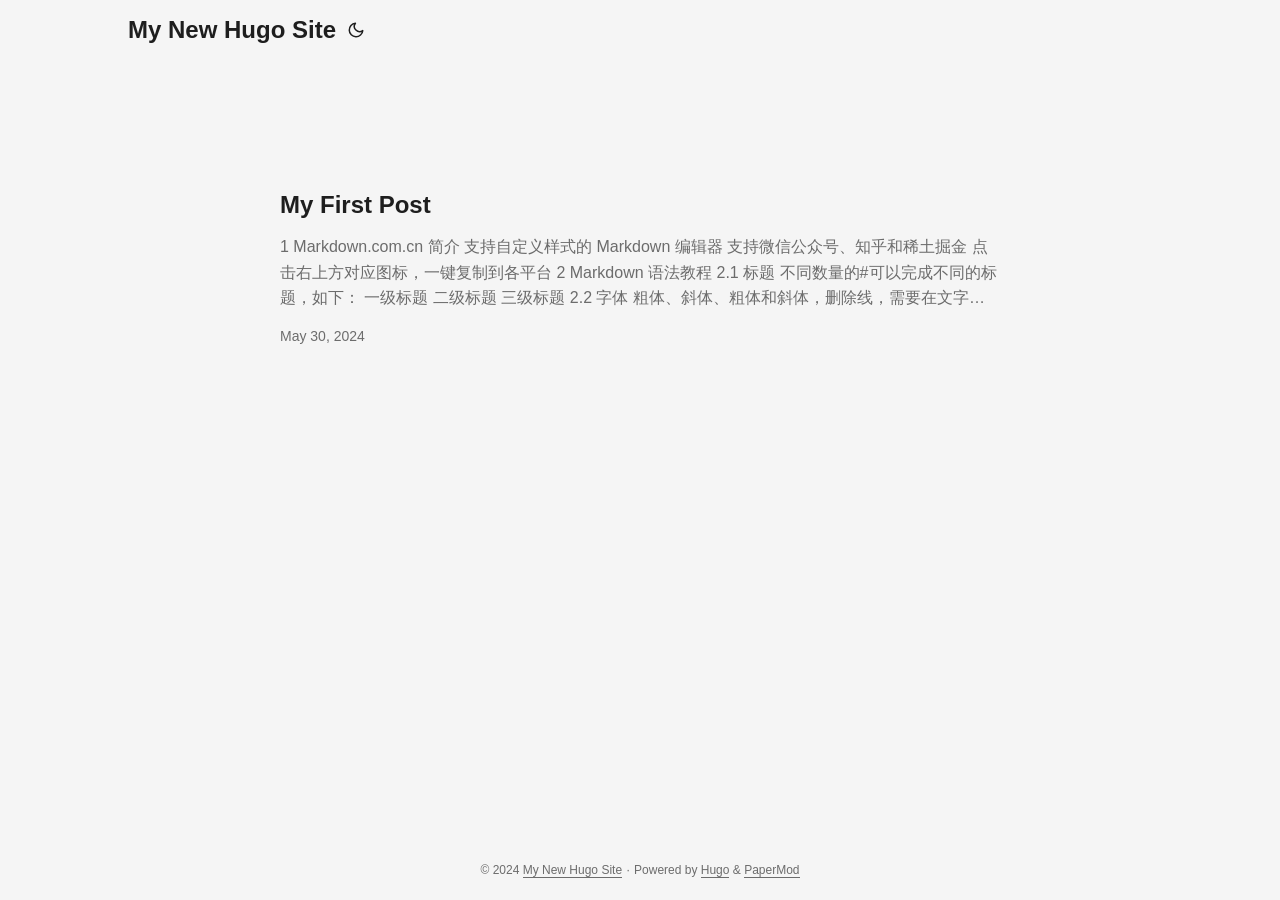
==== commit ce7e24d2: "update content" ====
--- a/index.html
+++ b/index.html
@@ -135,7 +135,23 @@
     </h2>
   </header>
   <div class="entry-content">
-    <p>hello world hello world, this is my first post</p>
+    <p>1 Markdown.com.cn 简介 支持自定义样式的 Markdown 编辑器 支持微信公众号、知乎和稀土掘金 点击右上方对应图标，一键复制到各平台 2 Markdown 语法教程 2.1 标题 不同数量的#可以完成不同的标题，如下：
+一级标题 二级标题 三级标题 2.2 字体 粗体、斜体、粗体和斜体，删除线，需要在文字前后加不同的标记符号。如下：
+这个是粗体
+这个是斜体
+这个是粗体加斜体
+~这里想用删除线~~
+注：如果想给字体换颜色、字体或者居中显示，需要使用内嵌 HTML 来实现。
+2.3 无序列表 无序列表的使用，在符号-后加空格使用。如下：
+无序列表 1 无序列表 2 无序列表 3 如果要控制列表的层级，则需要在符号-前使用空格。如下：
+无序列表 1 无序列表 2 无序列表 2.1 无序列表 2.2 由于微信原因，最多支持到二级列表。
+2.4 有序列表 有序列表的使用，在数字及符号.后加空格后输入内容，如下：
+有序列表 1 有序列表 2 有序列表 3 2.5 引用 引用的格式是在符号&gt;后面书写文字。如下：
+读一本好书，就是在和高尚的人谈话。 ——歌德
+雇用制度对工人不利，但工人根本无力摆脱这个制度。 ——阮一峰
+2.7 链接 微信公众号仅支持公众号文章链接，即域名为https://mp.weixin.qq.com/的合法链接。使用方法如下所示：
+对于该论述，欢迎读者查阅之前发过的文章，你是《未来世界的幸存者》么？ 2.8 图片 插入图片，格式如下：
+支持 jpg、png、gif、svg 等图片格式，其中 svg 文件仅可在微信公众平台中使用，svg 文件示例如下：...</p>
   </div>
   <footer class="entry-footer"><span title='2024-05-30 19:36:11 +0800 CST'>May 30, 2024</span></footer>
   <a class="entry-link" aria-label="post link to My First Post" href="https://aijcool.github.io/posts/my-first-post/"></a>
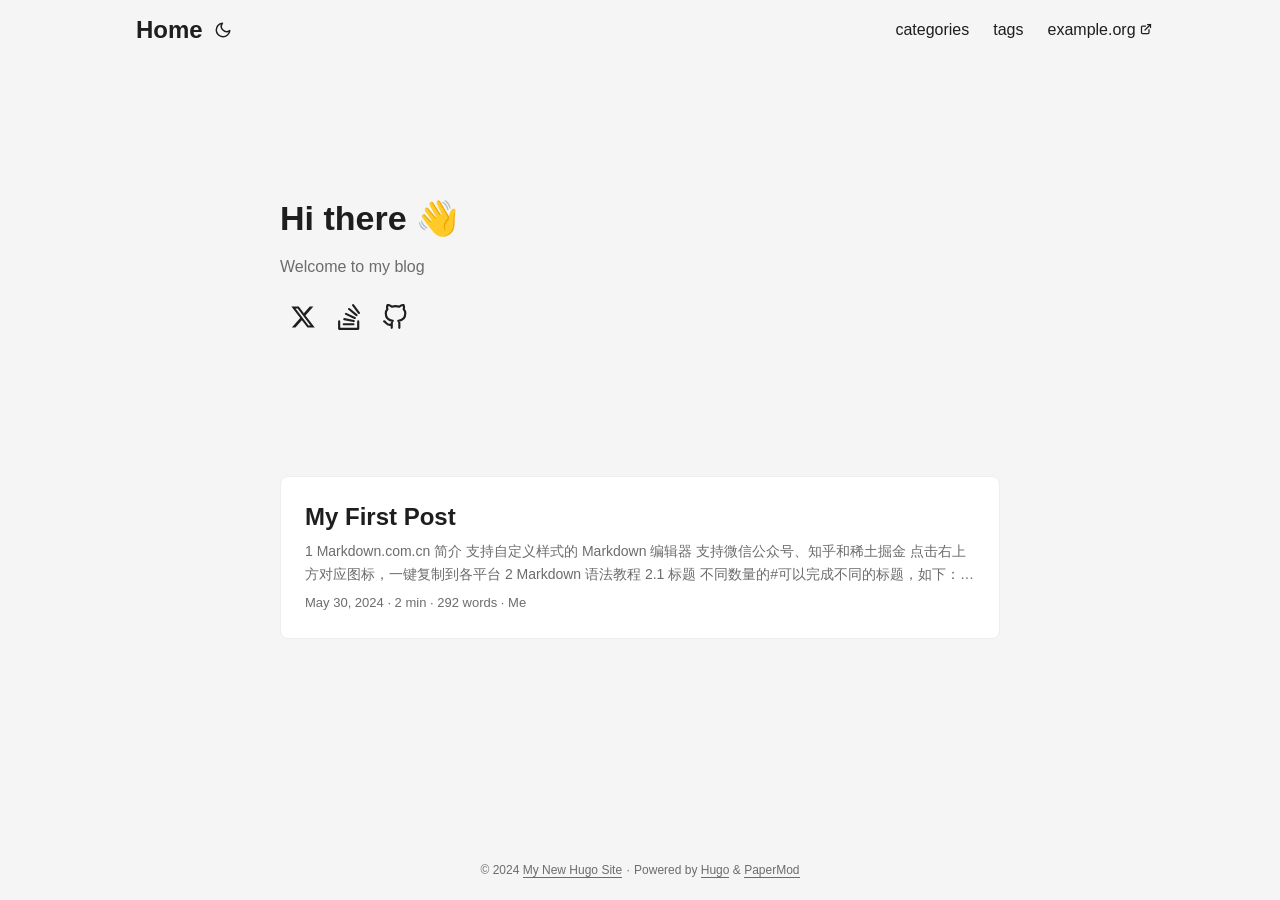
==== commit 92834763: "decoration" ====
--- a/index.html
+++ b/index.html
@@ -1,141 +1,7 @@
-<!DOCTYPE html>
-<html lang="en" dir="auto">
-
-<head>
-	<meta name="generator" content="Hugo 0.126.1"><meta charset="utf-8">
-<meta http-equiv="X-UA-Compatible" content="IE=edge">
-<meta name="viewport" content="width=device-width, initial-scale=1, shrink-to-fit=no">
-<meta name="robots" content="index, follow">
-<title>My New Hugo Site</title>
-
-<meta name="description" content="">
-<meta name="author" content="">
-<link rel="canonical" href="https://aijcool.github.io/">
-<link crossorigin="anonymous" href="/assets/css/stylesheet.css" rel="preload stylesheet" as="style">
-<link rel="icon" href="https://aijcool.github.io/favicon.ico">
-<link rel="icon" type="image/png" sizes="16x16" href="https://aijcool.github.io/favicon-16x16.png">
-<link rel="icon" type="image/png" sizes="32x32" href="https://aijcool.github.io/favicon-32x32.png">
-<link rel="apple-touch-icon" href="https://aijcool.github.io/apple-touch-icon.png">
-<link rel="mask-icon" href="https://aijcool.github.io/safari-pinned-tab.svg">
-<meta name="theme-color" content="#2e2e33">
-<meta name="msapplication-TileColor" content="#2e2e33">
-<link rel="alternate" type="application/rss+xml" href="https://aijcool.github.io/index.xml">
-<link rel="alternate" hreflang="en" href="https://aijcool.github.io/">
-<noscript>
-    <style>
-        #theme-toggle,
-        .top-link {
-            display: none;
-        }
-
-    </style>
-    <style>
-        @media (prefers-color-scheme: dark) {
-            :root {
-                --theme: rgb(29, 30, 32);
-                --entry: rgb(46, 46, 51);
-                --primary: rgb(218, 218, 219);
-                --secondary: rgb(155, 156, 157);
-                --tertiary: rgb(65, 66, 68);
-                --content: rgb(196, 196, 197);
-                --code-block-bg: rgb(46, 46, 51);
-                --code-bg: rgb(55, 56, 62);
-                --border: rgb(51, 51, 51);
-            }
-
-            .list {
-                background: var(--theme);
-            }
-
-            .list:not(.dark)::-webkit-scrollbar-track {
-                background: 0 0;
-            }
-
-            .list:not(.dark)::-webkit-scrollbar-thumb {
-                border-color: var(--theme);
-            }
-        }
-
-    </style>
-</noscript>
-  
-
-<meta property="og:title" content="My New Hugo Site" />
-<meta property="og:description" content="" />
-<meta property="og:type" content="website" />
-<meta property="og:url" content="https://aijcool.github.io/" />
-
-<meta name="twitter:card" content="summary"/>
-<meta name="twitter:title" content="My New Hugo Site"/>
-<meta name="twitter:description" content=""/>
-
-<script type="application/ld+json">
-{
-  "@context": "https://schema.org",
-  "@type": "Organization",
-  "name": "My New Hugo Site",
-  "url": "https://aijcool.github.io/",
-  "description": "",
-  "thumbnailUrl": "https://aijcool.github.io/favicon.ico",
-  "sameAs": [
-      
-  ]
-}
-</script>
-</head>
-
-<body class="list" id="top">
-<script>
-    if (localStorage.getItem("pref-theme") === "dark") {
-        document.body.classList.add('dark');
-    } else if (localStorage.getItem("pref-theme") === "light") {
-        document.body.classList.remove('dark')
-    } else if (window.matchMedia('(prefers-color-scheme: dark)').matches) {
-        document.body.classList.add('dark');
-    }
-
-</script>
-
-<header class="header">
-    <nav class="nav">
-        <div class="logo">
-            <a href="https://aijcool.github.io/" accesskey="h" title="My New Hugo Site (Alt + H)">My New Hugo Site</a>
-            <div class="logo-switches">
-                <button id="theme-toggle" accesskey="t" title="(Alt + T)">
-                    <svg id="moon" xmlns="http://www.w3.org/2000/svg" width="24" height="18" viewBox="0 0 24 24"
-                        fill="none" stroke="currentColor" stroke-width="2" stroke-linecap="round"
-                        stroke-linejoin="round">
-                        <path d="M21 12.79A9 9 0 1 1 11.21 3 7 7 0 0 0 21 12.79z"></path>
-                    </svg>
-                    <svg id="sun" xmlns="http://www.w3.org/2000/svg" width="24" height="18" viewBox="0 0 24 24"
-                        fill="none" stroke="currentColor" stroke-width="2" stroke-linecap="round"
-                        stroke-linejoin="round">
-                        <circle cx="12" cy="12" r="5"></circle>
-                        <line x1="12" y1="1" x2="12" y2="3"></line>
-                        <line x1="12" y1="21" x2="12" y2="23"></line>
-                        <line x1="4.22" y1="4.22" x2="5.64" y2="5.64"></line>
-                        <line x1="18.36" y1="18.36" x2="19.78" y2="19.78"></line>
-                        <line x1="1" y1="12" x2="3" y2="12"></line>
-                        <line x1="21" y1="12" x2="23" y2="12"></line>
-                        <line x1="4.22" y1="19.78" x2="5.64" y2="18.36"></line>
-                        <line x1="18.36" y1="5.64" x2="19.78" y2="4.22"></line>
-                    </svg>
-                </button>
-            </div>
-        </div>
-        <ul id="menu">
-        </ul>
-    </nav>
-</header>
-<main class="main"> 
-
-<article class="first-entry"> 
-  <header class="entry-header">
-    <h2 class="entry-hint-parent">My First Post
-    </h2>
-  </header>
-  <div class="entry-content">
-    <p>1 Markdown.com.cn 简介 支持自定义样式的 Markdown 编辑器 支持微信公众号、知乎和稀土掘金 点击右上方对应图标，一键复制到各平台 2 Markdown 语法教程 2.1 标题 不同数量的#可以完成不同的标题，如下：
+<!doctype html><html lang=en dir=auto><head><meta name=generator content="Hugo 0.126.1"><meta charset=utf-8><meta http-equiv=X-UA-Compatible content="IE=edge"><meta name=viewport content="width=device-width,initial-scale=1,shrink-to-fit=no"><meta name=robots content="index, follow"><title>My New Hugo Site</title>
+<meta name=keywords content="Blog,Portfolio,PaperMod"><meta name=description content="ExampleSite description"><meta name=author content="Me"><link rel=canonical href=https://aijcool.github.io/><meta name=google-site-verification content="XYZabc"><meta name=yandex-verification content="XYZabc"><meta name=msvalidate.01 content="XYZabc"><link crossorigin=anonymous href=/assets/css/stylesheet.css rel="preload stylesheet" as=style><link rel=icon href=https://aijcool.github.io/%3Clink%20/%20abs%20url%3E><link rel=icon type=image/png sizes=16x16 href=https://aijcool.github.io/%3Clink%20/%20abs%20url%3E><link rel=icon type=image/png sizes=32x32 href=https://aijcool.github.io/%3Clink%20/%20abs%20url%3E><link rel=apple-touch-icon href=https://aijcool.github.io/%3Clink%20/%20abs%20url%3E><link rel=mask-icon href=https://aijcool.github.io/%3Clink%20/%20abs%20url%3E><meta name=theme-color content="#2e2e33"><meta name=msapplication-TileColor content="#2e2e33"><link rel=alternate type=application/rss+xml href=https://aijcool.github.io/index.xml><link rel=alternate hreflang=en href=https://aijcool.github.io/><noscript><style>#theme-toggle,.top-link{display:none}</style><style>@media(prefers-color-scheme:dark){:root{--theme:rgb(29, 30, 32);--entry:rgb(46, 46, 51);--primary:rgb(218, 218, 219);--secondary:rgb(155, 156, 157);--tertiary:rgb(65, 66, 68);--content:rgb(196, 196, 197);--code-block-bg:rgb(46, 46, 51);--code-bg:rgb(55, 56, 62);--border:rgb(51, 51, 51)}.list{background:var(--theme)}.list:not(.dark)::-webkit-scrollbar-track{background:0 0}.list:not(.dark)::-webkit-scrollbar-thumb{border-color:var(--theme)}}</style></noscript><meta property="og:title" content="My New Hugo Site"><meta property="og:description" content="ExampleSite description"><meta property="og:type" content="website"><meta property="og:url" content="https://aijcool.github.io/"><meta property="og:image" content="https://aijcool.github.io/%3Clink%20or%20path%20of%20image%20for%20opengraph,%20twitter-cards%3E"><meta property="og:site_name" content="ExampleSite"><meta name=twitter:card content="summary_large_image"><meta name=twitter:image content="https://aijcool.github.io/%3Clink%20or%20path%20of%20image%20for%20opengraph,%20twitter-cards%3E"><meta name=twitter:title content="My New Hugo Site"><meta name=twitter:description content="ExampleSite description"><script type=application/ld+json>{"@context":"https://schema.org","@type":"Organization","name":"My New Hugo Site","url":"https://aijcool.github.io/","description":"ExampleSite description","thumbnailUrl":"https://aijcool.github.io/%3Clink%20/%20abs%20url%3E","sameAs":["https://x.com/","https://stackoverflow.com","https://github.com/"]}</script></head><body class=list id=top><script>localStorage.getItem("pref-theme")==="dark"?document.body.classList.add("dark"):localStorage.getItem("pref-theme")==="light"?document.body.classList.remove("dark"):window.matchMedia("(prefers-color-scheme: dark)").matches&&document.body.classList.add("dark")</script><header class=header><nav class=nav><div class=logo><a href=https://aijcool.github.io/ accesskey=h title="Home (Alt + H)"><img src=https://aijcool.github.io/apple-touch-icon.png alt aria-label=logo height=35>Home</a><div class=logo-switches><button id=theme-toggle accesskey=t title="(Alt + T)"><svg id="moon" xmlns="http://www.w3.org/2000/svg" width="24" height="18" viewBox="0 0 24 24" fill="none" stroke="currentcolor" stroke-width="2" stroke-linecap="round" stroke-linejoin="round"><path d="M21 12.79A9 9 0 1111.21 3 7 7 0 0021 12.79z"/></svg><svg id="sun" xmlns="http://www.w3.org/2000/svg" width="24" height="18" viewBox="0 0 24 24" fill="none" stroke="currentcolor" stroke-width="2" stroke-linecap="round" stroke-linejoin="round"><circle cx="12" cy="12" r="5"/><line x1="12" y1="1" x2="12" y2="3"/><line x1="12" y1="21" x2="12" y2="23"/><line x1="4.22" y1="4.22" x2="5.64" y2="5.64"/><line x1="18.36" y1="18.36" x2="19.78" y2="19.78"/><line x1="1" y1="12" x2="3" y2="12"/><line x1="21" y1="12" x2="23" y2="12"/><line x1="4.22" y1="19.78" x2="5.64" y2="18.36"/><line x1="18.36" y1="5.64" x2="19.78" y2="4.22"/></svg></button></div></div><ul id=menu><li><a href=https://aijcool.github.io/categories/ title=categories><span>categories</span></a></li><li><a href=https://aijcool.github.io/tags/ title=tags><span>tags</span></a></li><li><a href=https://example.org title=example.org><span>example.org</span>&nbsp;<svg fill="none" shape-rendering="geometricPrecision" stroke="currentcolor" stroke-linecap="round" stroke-linejoin="round" stroke-width="2.5" viewBox="0 0 24 24" height="12" width="12"><path d="M18 13v6a2 2 0 01-2 2H5a2 2 0 01-2-2V8a2 2 0 012-2h6"/><path d="M15 3h6v6"/><path d="M10 14 21 3"/></svg></a></li></ul></nav></header><main class=main><article class="first-entry home-info"><header class=entry-header><h1>Hi there 👋</h1></header><div class=entry-content>Welcome to my blog</div><footer class=entry-footer><div class=social-icons><a href=https://x.com/ target=_blank rel="noopener noreferrer me" title=X><svg xmlns="http://www.w3.org/2000/svg" viewBox="0 0 24 24" fill="currentcolor"><path d="M18.244 2.25h3.308l-7.227 8.26 8.502 11.24H16.17l-5.214-6.817L4.99 21.75H1.68l7.73-8.835L1.254 2.25H8.08l4.713 6.231zm-1.161 17.52h1.833L7.084 4.126H5.117z"/></svg>
+</a><a href=https://stackoverflow.com target=_blank rel="noopener noreferrer me" title=Stackoverflow><svg xmlns="http://www.w3.org/2000/svg" viewBox="0 0 24 24" fill="none" stroke="currentcolor" stroke-width="2" stroke-linecap="round" stroke-linejoin="round"><path d="M2.913 16.041v6.848h17.599v-6.848M7.16 18.696h8.925M7.65 13.937l8.675 1.8M9.214 9.124l8.058 3.758M12.086 4.65l6.849 5.66M15.774 1.111l5.313 7.162"/></svg>
+</a><a href=https://github.com/ target=_blank rel="noopener noreferrer me" title=Github><svg xmlns="http://www.w3.org/2000/svg" viewBox="0 0 24 24" fill="none" stroke="currentcolor" stroke-width="2" stroke-linecap="round" stroke-linejoin="round"><path d="M9 19c-5 1.5-5-2.5-7-3m14 6v-3.87a3.37 3.37.0 00-.94-2.61c3.14-.35 6.44-1.54 6.44-7A5.44 5.44.0 0020 4.77 5.07 5.07.0 0019.91 1S18.73.65 16 2.48a13.38 13.38.0 00-7 0C6.27.65 5.09 1 5.09 1A5.07 5.07.0 005 4.77 5.44 5.44.0 003.5 8.55c0 5.42 3.3 6.61 6.44 7A3.37 3.37.0 009 18.13V22"/></svg></a></div></footer></article><article class=post-entry><header class=entry-header><h2 class=entry-hint-parent>My First Post</h2></header><div class=entry-content><p>1 Markdown.com.cn 简介 支持自定义样式的 Markdown 编辑器 支持微信公众号、知乎和稀土掘金 点击右上方对应图标，一键复制到各平台 2 Markdown 语法教程 2.1 标题 不同数量的#可以完成不同的标题，如下：
 一级标题 二级标题 三级标题 2.2 字体 粗体、斜体、粗体和斜体，删除线，需要在文字前后加不同的标记符号。如下：
 这个是粗体
 这个是斜体
@@ -146,87 +12,13 @@
 无序列表 1 无序列表 2 无序列表 3 如果要控制列表的层级，则需要在符号-前使用空格。如下：
 无序列表 1 无序列表 2 无序列表 2.1 无序列表 2.2 由于微信原因，最多支持到二级列表。
 2.4 有序列表 有序列表的使用，在数字及符号.后加空格后输入内容，如下：
-有序列表 1 有序列表 2 有序列表 3 2.5 引用 引用的格式是在符号&gt;后面书写文字。如下：
+有序列表 1 有序列表 2 有序列表 3 2.5 引用 引用的格式是在符号>后面书写文字。如下：
 读一本好书，就是在和高尚的人谈话。 ——歌德
 雇用制度对工人不利，但工人根本无力摆脱这个制度。 ——阮一峰
 2.7 链接 微信公众号仅支持公众号文章链接，即域名为https://mp.weixin.qq.com/的合法链接。使用方法如下所示：
 对于该论述，欢迎读者查阅之前发过的文章，你是《未来世界的幸存者》么？ 2.8 图片 插入图片，格式如下：
-支持 jpg、png、gif、svg 等图片格式，其中 svg 文件仅可在微信公众平台中使用，svg 文件示例如下：...</p>
-  </div>
-  <footer class="entry-footer"><span title='2024-05-30 19:36:11 +0800 CST'>May 30, 2024</span></footer>
-  <a class="entry-link" aria-label="post link to My First Post" href="https://aijcool.github.io/posts/my-first-post/"></a>
-</article>
-    </main>
-    
-<footer class="footer">
-        <span>&copy; 2024 <a href="https://aijcool.github.io/">My New Hugo Site</a></span> · 
-
-    <span>
-        Powered by
-        <a href="https://gohugo.io/" rel="noopener noreferrer" target="_blank">Hugo</a> &
-        <a href="https://github.com/adityatelange/hugo-PaperMod/" rel="noopener" target="_blank">PaperMod</a>
-    </span>
-</footer>
-<a href="#top" aria-label="go to top" title="Go to Top (Alt + G)" class="top-link" id="top-link" accesskey="g">
-    <svg xmlns="http://www.w3.org/2000/svg" viewBox="0 0 12 6" fill="currentColor">
-        <path d="M12 6H0l6-6z" />
-    </svg>
-</a>
-
-<script>
-    let menu = document.getElementById('menu')
-    if (menu) {
-        menu.scrollLeft = localStorage.getItem("menu-scroll-position");
-        menu.onscroll = function () {
-            localStorage.setItem("menu-scroll-position", menu.scrollLeft);
-        }
-    }
-
-    document.querySelectorAll('a[href^="#"]').forEach(anchor => {
-        anchor.addEventListener("click", function (e) {
-            e.preventDefault();
-            var id = this.getAttribute("href").substr(1);
-            if (!window.matchMedia('(prefers-reduced-motion: reduce)').matches) {
-                document.querySelector(`[id='${decodeURIComponent(id)}']`).scrollIntoView({
-                    behavior: "smooth"
-                });
-            } else {
-                document.querySelector(`[id='${decodeURIComponent(id)}']`).scrollIntoView();
-            }
-            if (id === "top") {
-                history.replaceState(null, null, " ");
-            } else {
-                history.pushState(null, null, `#${id}`);
-            }
-        });
-    });
-
-</script>
-<script>
-    var mybutton = document.getElementById("top-link");
-    window.onscroll = function () {
-        if (document.body.scrollTop > 800 || document.documentElement.scrollTop > 800) {
-            mybutton.style.visibility = "visible";
-            mybutton.style.opacity = "1";
-        } else {
-            mybutton.style.visibility = "hidden";
-            mybutton.style.opacity = "0";
-        }
-    };
-
-</script>
-<script>
-    document.getElementById("theme-toggle").addEventListener("click", () => {
-        if (document.body.className.includes("dark")) {
-            document.body.classList.remove('dark');
-            localStorage.setItem("pref-theme", 'light');
-        } else {
-            document.body.classList.add('dark');
-            localStorage.setItem("pref-theme", 'dark');
-        }
-    })
-
-</script>
-</body>
-
-</html>
+支持 jpg、png、gif、svg 等图片格式，其中 svg 文件仅可在微信公众平台中使用，svg 文件示例如下：...</p></div><footer class=entry-footer><span title='2024-05-30 19:36:11 +0800 CST'>May 30, 2024</span>&nbsp;·&nbsp;2 min&nbsp;·&nbsp;292 words&nbsp;·&nbsp;Me</footer><a class=entry-link aria-label="post link to My First Post" href=https://aijcool.github.io/posts/my-first-post/></a></article></main><footer class=footer><span>&copy; 2024 <a href=https://aijcool.github.io/>My New Hugo Site</a></span> ·
+<span>Powered by
+<a href=https://gohugo.io/ rel="noopener noreferrer" target=_blank>Hugo</a> &
+        <a href=https://github.com/adityatelange/hugo-PaperMod/ rel=noopener target=_blank>PaperMod</a></span></footer><a href=#top aria-label="go to top" title="Go to Top (Alt + G)" class=top-link id=top-link accesskey=g><svg xmlns="http://www.w3.org/2000/svg" viewBox="0 0 12 6" fill="currentcolor"><path d="M12 6H0l6-6z"/></svg>
+</a><script>let menu=document.getElementById("menu");menu&&(menu.scrollLeft=localStorage.getItem("menu-scroll-position"),menu.onscroll=function(){localStorage.setItem("menu-scroll-position",menu.scrollLeft)}),document.querySelectorAll('a[href^="#"]').forEach(e=>{e.addEventListener("click",function(e){e.preventDefault();var t=this.getAttribute("href").substr(1);window.matchMedia("(prefers-reduced-motion: reduce)").matches?document.querySelector(`[id='${decodeURIComponent(t)}']`).scrollIntoView():document.querySelector(`[id='${decodeURIComponent(t)}']`).scrollIntoView({behavior:"smooth"}),t==="top"?history.replaceState(null,null," "):history.pushState(null,null,`#${t}`)})})</script><script>var mybutton=document.getElementById("top-link");window.onscroll=function(){document.body.scrollTop>800||document.documentElement.scrollTop>800?(mybutton.style.visibility="visible",mybutton.style.opacity="1"):(mybutton.style.visibility="hidden",mybutton.style.opacity="0")}</script><script>document.getElementById("theme-toggle").addEventListener("click",()=>{document.body.className.includes("dark")?(document.body.classList.remove("dark"),localStorage.setItem("pref-theme","light")):(document.body.classList.add("dark"),localStorage.setItem("pref-theme","dark"))})</script></body></html>
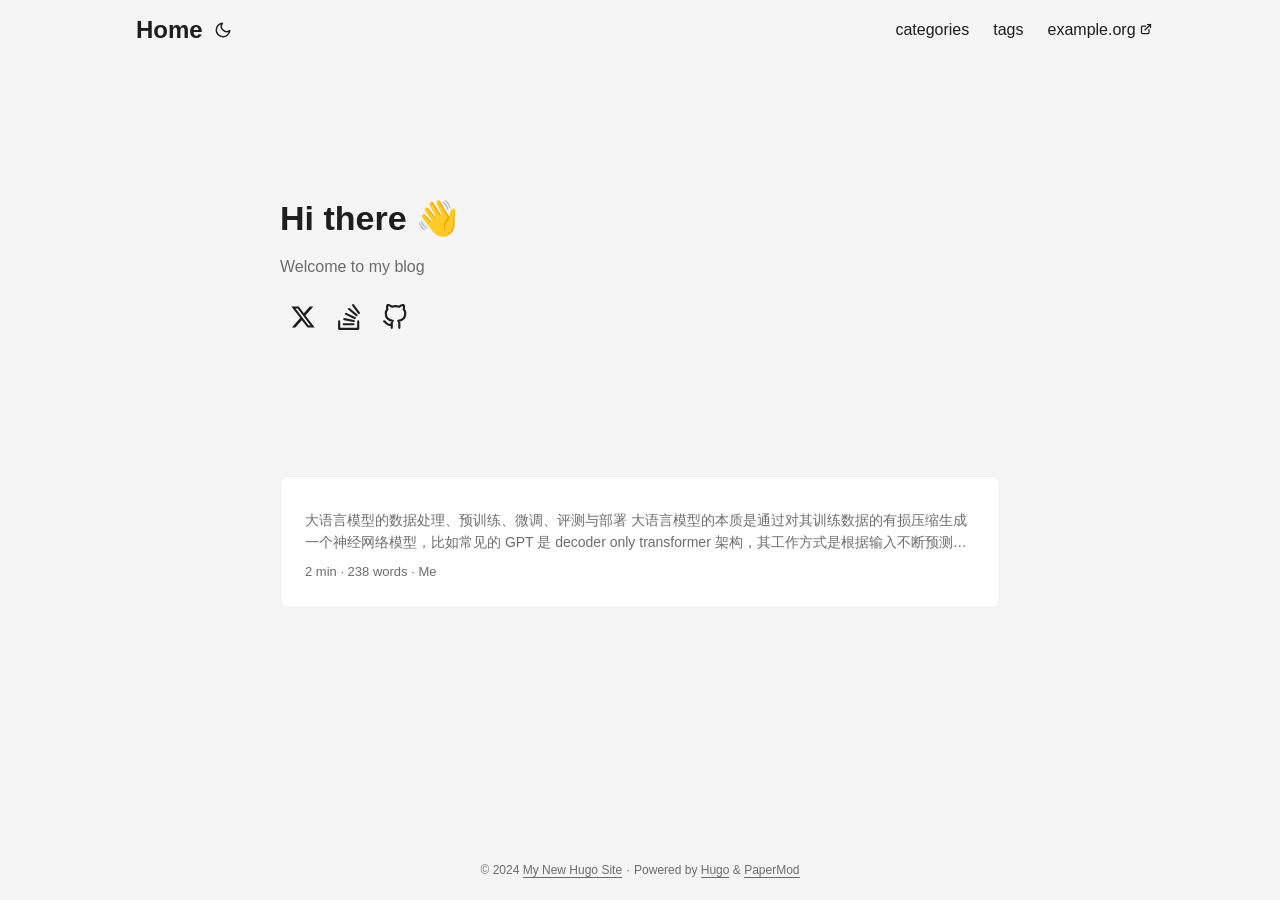
==== commit c73aaa53: "first commit" ====
--- a/index.html
+++ b/index.html
@@ -1,23 +1,12 @@
 <!doctype html><html lang=en dir=auto><head><meta name=generator content="Hugo 0.126.1"><meta charset=utf-8><meta http-equiv=X-UA-Compatible content="IE=edge"><meta name=viewport content="width=device-width,initial-scale=1,shrink-to-fit=no"><meta name=robots content="index, follow"><title>My New Hugo Site</title>
 <meta name=keywords content="Blog,Portfolio,PaperMod"><meta name=description content="ExampleSite description"><meta name=author content="Me"><link rel=canonical href=https://aijcool.github.io/><meta name=google-site-verification content="XYZabc"><meta name=yandex-verification content="XYZabc"><meta name=msvalidate.01 content="XYZabc"><link crossorigin=anonymous href=/assets/css/stylesheet.css rel="preload stylesheet" as=style><link rel=icon href=https://aijcool.github.io/%3Clink%20/%20abs%20url%3E><link rel=icon type=image/png sizes=16x16 href=https://aijcool.github.io/%3Clink%20/%20abs%20url%3E><link rel=icon type=image/png sizes=32x32 href=https://aijcool.github.io/%3Clink%20/%20abs%20url%3E><link rel=apple-touch-icon href=https://aijcool.github.io/%3Clink%20/%20abs%20url%3E><link rel=mask-icon href=https://aijcool.github.io/%3Clink%20/%20abs%20url%3E><meta name=theme-color content="#2e2e33"><meta name=msapplication-TileColor content="#2e2e33"><link rel=alternate type=application/rss+xml href=https://aijcool.github.io/index.xml><link rel=alternate hreflang=en href=https://aijcool.github.io/><noscript><style>#theme-toggle,.top-link{display:none}</style><style>@media(prefers-color-scheme:dark){:root{--theme:rgb(29, 30, 32);--entry:rgb(46, 46, 51);--primary:rgb(218, 218, 219);--secondary:rgb(155, 156, 157);--tertiary:rgb(65, 66, 68);--content:rgb(196, 196, 197);--code-block-bg:rgb(46, 46, 51);--code-bg:rgb(55, 56, 62);--border:rgb(51, 51, 51)}.list{background:var(--theme)}.list:not(.dark)::-webkit-scrollbar-track{background:0 0}.list:not(.dark)::-webkit-scrollbar-thumb{border-color:var(--theme)}}</style></noscript><meta property="og:title" content="My New Hugo Site"><meta property="og:description" content="ExampleSite description"><meta property="og:type" content="website"><meta property="og:url" content="https://aijcool.github.io/"><meta property="og:image" content="https://aijcool.github.io/%3Clink%20or%20path%20of%20image%20for%20opengraph,%20twitter-cards%3E"><meta property="og:site_name" content="ExampleSite"><meta name=twitter:card content="summary_large_image"><meta name=twitter:image content="https://aijcool.github.io/%3Clink%20or%20path%20of%20image%20for%20opengraph,%20twitter-cards%3E"><meta name=twitter:title content="My New Hugo Site"><meta name=twitter:description content="ExampleSite description"><script type=application/ld+json>{"@context":"https://schema.org","@type":"Organization","name":"My New Hugo Site","url":"https://aijcool.github.io/","description":"ExampleSite description","thumbnailUrl":"https://aijcool.github.io/%3Clink%20/%20abs%20url%3E","sameAs":["https://x.com/","https://stackoverflow.com","https://github.com/"]}</script></head><body class=list id=top><script>localStorage.getItem("pref-theme")==="dark"?document.body.classList.add("dark"):localStorage.getItem("pref-theme")==="light"?document.body.classList.remove("dark"):window.matchMedia("(prefers-color-scheme: dark)").matches&&document.body.classList.add("dark")</script><header class=header><nav class=nav><div class=logo><a href=https://aijcool.github.io/ accesskey=h title="Home (Alt + H)"><img src=https://aijcool.github.io/apple-touch-icon.png alt aria-label=logo height=35>Home</a><div class=logo-switches><button id=theme-toggle accesskey=t title="(Alt + T)"><svg id="moon" xmlns="http://www.w3.org/2000/svg" width="24" height="18" viewBox="0 0 24 24" fill="none" stroke="currentcolor" stroke-width="2" stroke-linecap="round" stroke-linejoin="round"><path d="M21 12.79A9 9 0 1111.21 3 7 7 0 0021 12.79z"/></svg><svg id="sun" xmlns="http://www.w3.org/2000/svg" width="24" height="18" viewBox="0 0 24 24" fill="none" stroke="currentcolor" stroke-width="2" stroke-linecap="round" stroke-linejoin="round"><circle cx="12" cy="12" r="5"/><line x1="12" y1="1" x2="12" y2="3"/><line x1="12" y1="21" x2="12" y2="23"/><line x1="4.22" y1="4.22" x2="5.64" y2="5.64"/><line x1="18.36" y1="18.36" x2="19.78" y2="19.78"/><line x1="1" y1="12" x2="3" y2="12"/><line x1="21" y1="12" x2="23" y2="12"/><line x1="4.22" y1="19.78" x2="5.64" y2="18.36"/><line x1="18.36" y1="5.64" x2="19.78" y2="4.22"/></svg></button></div></div><ul id=menu><li><a href=https://aijcool.github.io/categories/ title=categories><span>categories</span></a></li><li><a href=https://aijcool.github.io/tags/ title=tags><span>tags</span></a></li><li><a href=https://example.org title=example.org><span>example.org</span>&nbsp;<svg fill="none" shape-rendering="geometricPrecision" stroke="currentcolor" stroke-linecap="round" stroke-linejoin="round" stroke-width="2.5" viewBox="0 0 24 24" height="12" width="12"><path d="M18 13v6a2 2 0 01-2 2H5a2 2 0 01-2-2V8a2 2 0 012-2h6"/><path d="M15 3h6v6"/><path d="M10 14 21 3"/></svg></a></li></ul></nav></header><main class=main><article class="first-entry home-info"><header class=entry-header><h1>Hi there 👋</h1></header><div class=entry-content>Welcome to my blog</div><footer class=entry-footer><div class=social-icons><a href=https://x.com/ target=_blank rel="noopener noreferrer me" title=X><svg xmlns="http://www.w3.org/2000/svg" viewBox="0 0 24 24" fill="currentcolor"><path d="M18.244 2.25h3.308l-7.227 8.26 8.502 11.24H16.17l-5.214-6.817L4.99 21.75H1.68l7.73-8.835L1.254 2.25H8.08l4.713 6.231zm-1.161 17.52h1.833L7.084 4.126H5.117z"/></svg>
 </a><a href=https://stackoverflow.com target=_blank rel="noopener noreferrer me" title=Stackoverflow><svg xmlns="http://www.w3.org/2000/svg" viewBox="0 0 24 24" fill="none" stroke="currentcolor" stroke-width="2" stroke-linecap="round" stroke-linejoin="round"><path d="M2.913 16.041v6.848h17.599v-6.848M7.16 18.696h8.925M7.65 13.937l8.675 1.8M9.214 9.124l8.058 3.758M12.086 4.65l6.849 5.66M15.774 1.111l5.313 7.162"/></svg>
-</a><a href=https://github.com/ target=_blank rel="noopener noreferrer me" title=Github><svg xmlns="http://www.w3.org/2000/svg" viewBox="0 0 24 24" fill="none" stroke="currentcolor" stroke-width="2" stroke-linecap="round" stroke-linejoin="round"><path d="M9 19c-5 1.5-5-2.5-7-3m14 6v-3.87a3.37 3.37.0 00-.94-2.61c3.14-.35 6.44-1.54 6.44-7A5.44 5.44.0 0020 4.77 5.07 5.07.0 0019.91 1S18.73.65 16 2.48a13.38 13.38.0 00-7 0C6.27.65 5.09 1 5.09 1A5.07 5.07.0 005 4.77 5.44 5.44.0 003.5 8.55c0 5.42 3.3 6.61 6.44 7A3.37 3.37.0 009 18.13V22"/></svg></a></div></footer></article><article class=post-entry><header class=entry-header><h2 class=entry-hint-parent>My First Post</h2></header><div class=entry-content><p>1 Markdown.com.cn 简介 支持自定义样式的 Markdown 编辑器 支持微信公众号、知乎和稀土掘金 点击右上方对应图标，一键复制到各平台 2 Markdown 语法教程 2.1 标题 不同数量的#可以完成不同的标题，如下：
-一级标题 二级标题 三级标题 2.2 字体 粗体、斜体、粗体和斜体，删除线，需要在文字前后加不同的标记符号。如下：
-这个是粗体
-这个是斜体
-这个是粗体加斜体
-~这里想用删除线~~
-注：如果想给字体换颜色、字体或者居中显示，需要使用内嵌 HTML 来实现。
-2.3 无序列表 无序列表的使用，在符号-后加空格使用。如下：
-无序列表 1 无序列表 2 无序列表 3 如果要控制列表的层级，则需要在符号-前使用空格。如下：
-无序列表 1 无序列表 2 无序列表 2.1 无序列表 2.2 由于微信原因，最多支持到二级列表。
-2.4 有序列表 有序列表的使用，在数字及符号.后加空格后输入内容，如下：
-有序列表 1 有序列表 2 有序列表 3 2.5 引用 引用的格式是在符号>后面书写文字。如下：
-读一本好书，就是在和高尚的人谈话。 ——歌德
-雇用制度对工人不利，但工人根本无力摆脱这个制度。 ——阮一峰
-2.7 链接 微信公众号仅支持公众号文章链接，即域名为https://mp.weixin.qq.com/的合法链接。使用方法如下所示：
-对于该论述，欢迎读者查阅之前发过的文章，你是《未来世界的幸存者》么？ 2.8 图片 插入图片，格式如下：
-支持 jpg、png、gif、svg 等图片格式，其中 svg 文件仅可在微信公众平台中使用，svg 文件示例如下：...</p></div><footer class=entry-footer><span title='2024-05-30 19:36:11 +0800 CST'>May 30, 2024</span>&nbsp;·&nbsp;2 min&nbsp;·&nbsp;292 words&nbsp;·&nbsp;Me</footer><a class=entry-link aria-label="post link to My First Post" href=https://aijcool.github.io/posts/my-first-post/></a></article></main><footer class=footer><span>&copy; 2024 <a href=https://aijcool.github.io/>My New Hugo Site</a></span> ·
+</a><a href=https://github.com/ target=_blank rel="noopener noreferrer me" title=Github><svg xmlns="http://www.w3.org/2000/svg" viewBox="0 0 24 24" fill="none" stroke="currentcolor" stroke-width="2" stroke-linecap="round" stroke-linejoin="round"><path d="M9 19c-5 1.5-5-2.5-7-3m14 6v-3.87a3.37 3.37.0 00-.94-2.61c3.14-.35 6.44-1.54 6.44-7A5.44 5.44.0 0020 4.77 5.07 5.07.0 0019.91 1S18.73.65 16 2.48a13.38 13.38.0 00-7 0C6.27.65 5.09 1 5.09 1A5.07 5.07.0 005 4.77 5.44 5.44.0 003.5 8.55c0 5.42 3.3 6.61 6.44 7A3.37 3.37.0 009 18.13V22"/></svg></a></div></footer></article><article class=post-entry><header class=entry-header><h2 class=entry-hint-parent></h2></header><div class=entry-content><p>大语言模型的数据处理、预训练、微调、评测与部署 大语言模型的本质是通过对其训练数据的有损压缩生成一个神经网络模型，比如常见的 GPT 是 decoder only transformer 架构，其工作方式是根据输入不断预测下一个最可能的 token 输出
+其训练过程基本包含三大步
+预训练，使用大量的数据，消耗大量的算力构建 base model（预训练后对于公开权重的模型可进行继续预训练以补充知识） 微调，使用少量的数据（prompt, completion 对）规范其输出以适应具体任务（比如问答，对话），并不能让模型掌握新知识 RLHF(基于人类反馈的强化学习，仍属于微调范畴，不过不同于传统监督式微调),用于改善其输入和人类价值观对齐 Pretraining LLMs 预训练的具体步骤 准备数据 数据采集 预训练的数据集格式需要是一列 text 数据 #从hugging face加载数据集，如果有其他格式的数据要先load_dataset转换成hugging face Dataset对象，然后再用concatenate_datasets合并 import datasets pretraining_dataset = datasets.load_dataset( "upstage/Pretraining_Dataset", split="train" ) 数据处理 数据对比 高质量的数据要做到无重复、无错误、一致、无不实内容以及安全无害。 清洗的基本步骤（详细见代码）
+删除过短的数据 文档内去重 文档间去重 语言筛选（去掉不一致的数据） 去除 PII 数据，有害，有幻觉，有偏见，拼写错的数据 其他处理规则 梳理好之后将数据存储 Parguet 格式（是一种列式存储格式，特别适合用于大数据处理和分析）
+file_path = "./data/preprocessed_dataset.parquet" dataset.to_parquet(file_path) Tokenizing Tokenizing 是将文本数据分割成更小的单元（tokens）的过程。这些单元可以是单词、子词、字符或其他语义单位。常见的 tokenization 方法有：
+单词级别的 tokenization：将句子分割成单个单词。 子词级别的 tokenization：如 BERT 和 GPT 使用的 WordPiece 或 Byte Pair Encoding（BPE）方法，将句子分割成子词。 字符级别的 tokenization：将句子分割成单个字符。 目的：...</p></div><footer class=entry-footer>2 min&nbsp;·&nbsp;238 words&nbsp;·&nbsp;Me</footer><a class=entry-link aria-label="post link to " href=https://aijcool.github.io/posts/2024/pretraining_llms/></a></article></main><footer class=footer><span>&copy; 2024 <a href=https://aijcool.github.io/>My New Hugo Site</a></span> ·
 <span>Powered by
 <a href=https://gohugo.io/ rel="noopener noreferrer" target=_blank>Hugo</a> &
         <a href=https://github.com/adityatelange/hugo-PaperMod/ rel=noopener target=_blank>PaperMod</a></span></footer><a href=#top aria-label="go to top" title="Go to Top (Alt + G)" class=top-link id=top-link accesskey=g><svg xmlns="http://www.w3.org/2000/svg" viewBox="0 0 12 6" fill="currentcolor"><path d="M12 6H0l6-6z"/></svg>
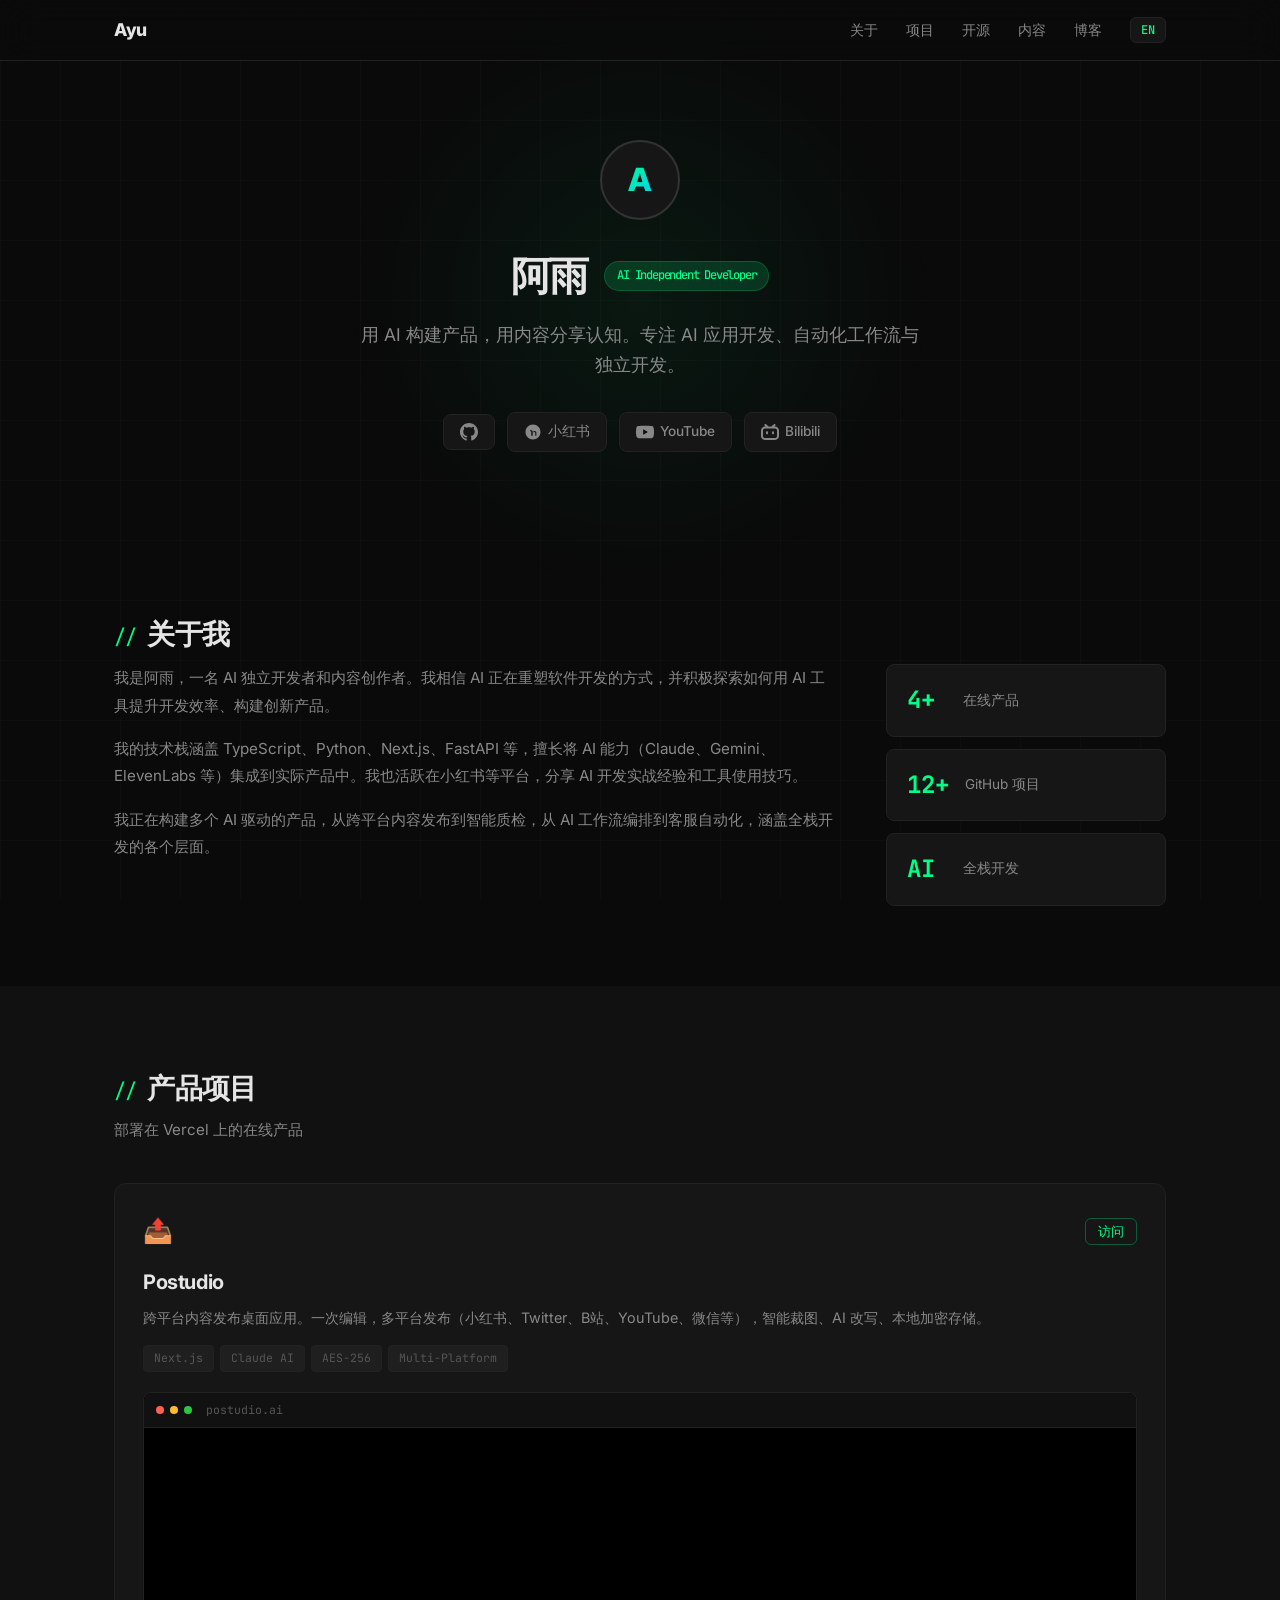
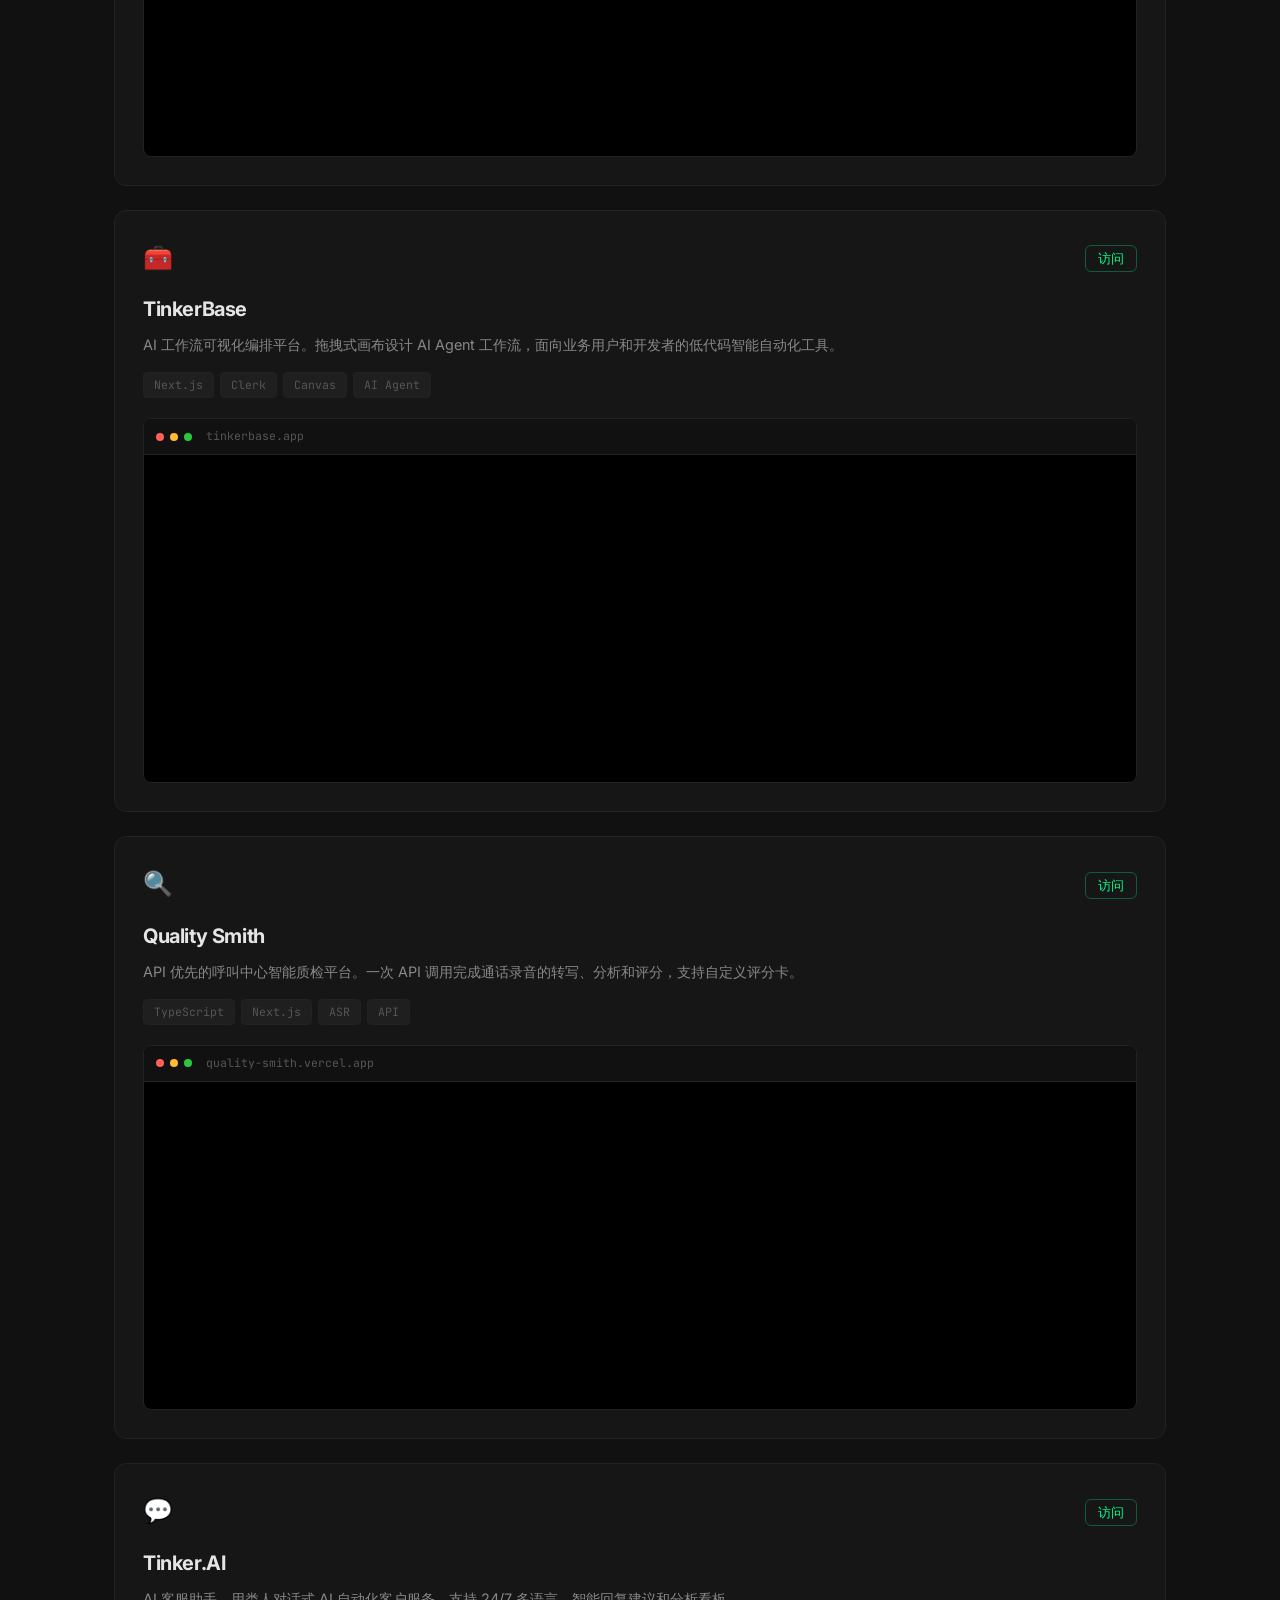
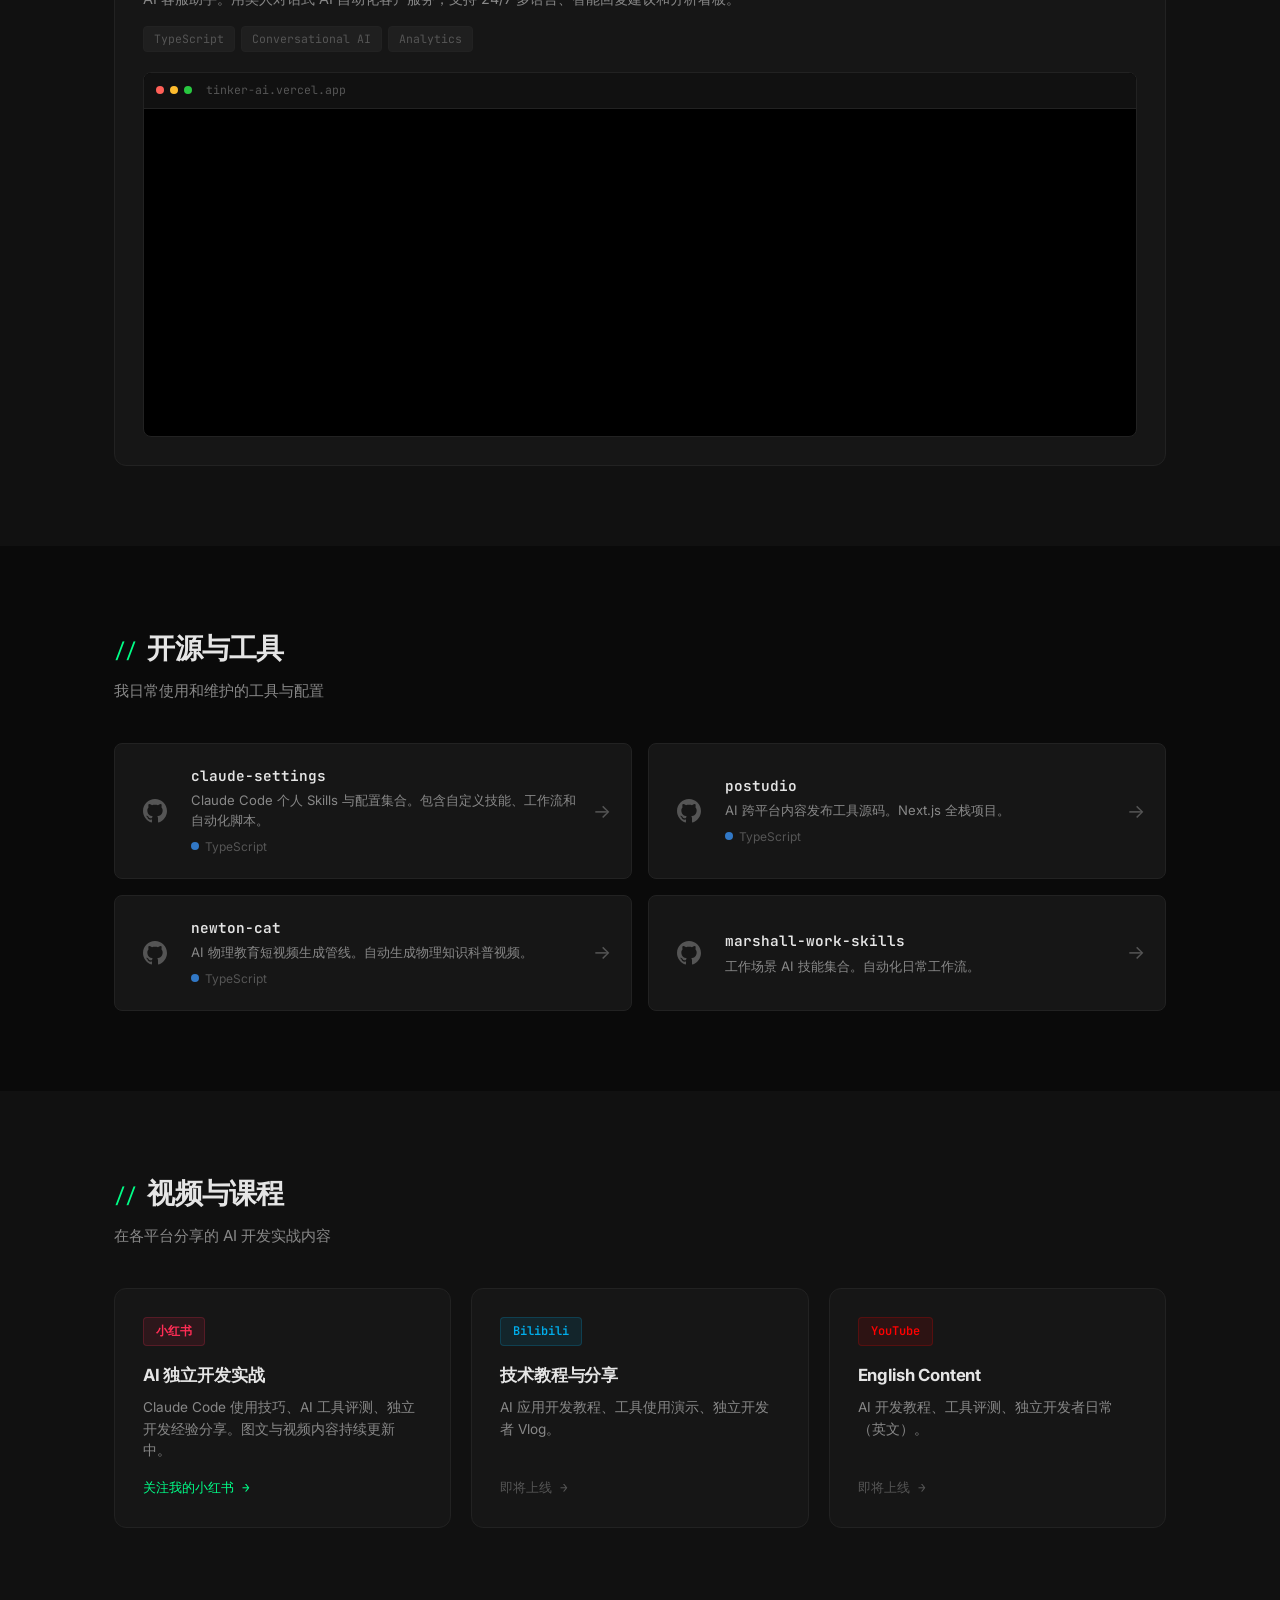
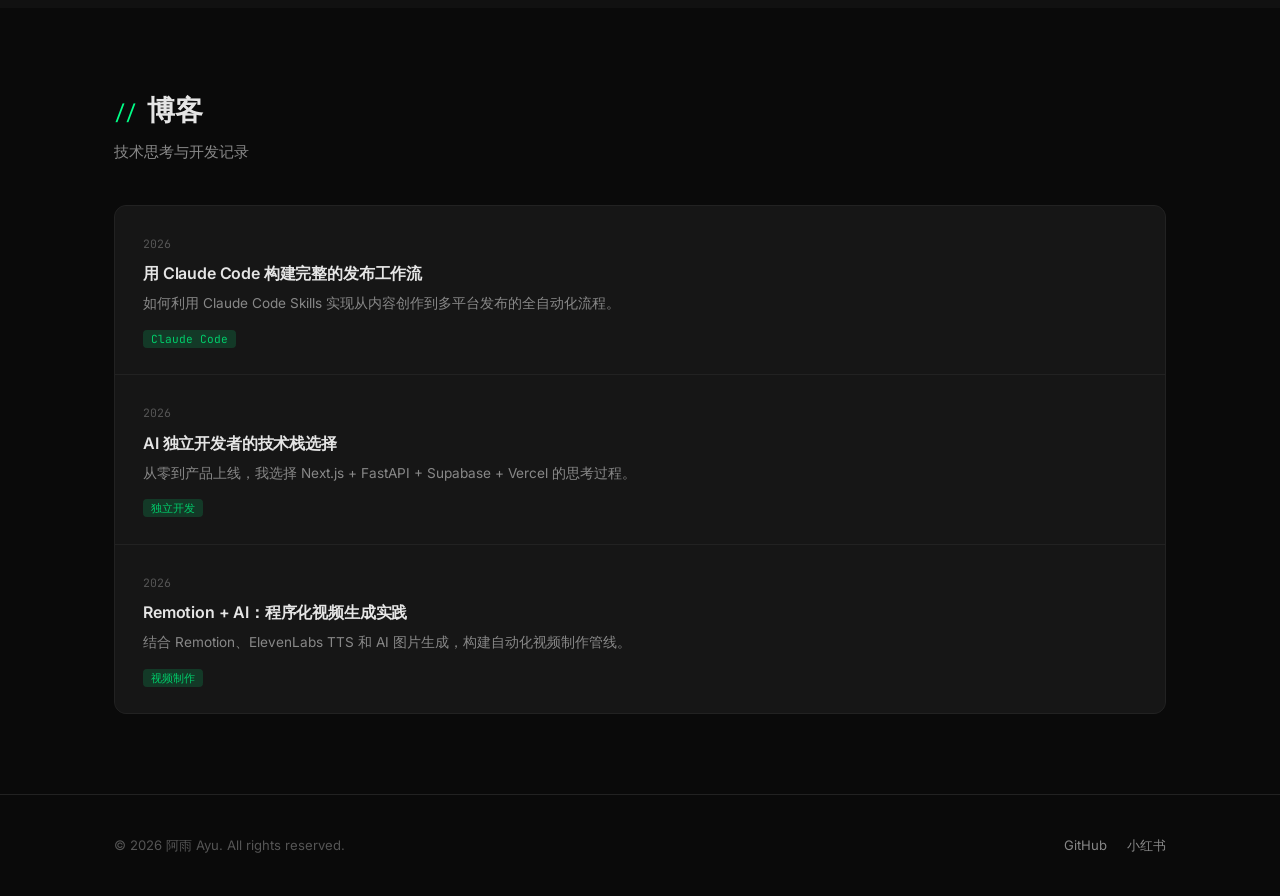
==== commit 5e2c7137: "Initial commit: personal portfolio site Dark tech-themed GitHub Pages site with: - Bilingual support" ====
--- a/index.html
+++ b/index.html
@@ -1,13 +1,341 @@
-<!doctype html><html lang=en dir=auto><head><meta name=generator content="Hugo 0.126.1"><meta charset=utf-8><meta http-equiv=X-UA-Compatible content="IE=edge"><meta name=viewport content="width=device-width,initial-scale=1,shrink-to-fit=no"><meta name=robots content="index, follow"><title>My New Hugo Site</title>
-<meta name=keywords content="Blog,Portfolio,PaperMod"><meta name=description content="ExampleSite description"><meta name=author content="Me"><link rel=canonical href=https://aijcool.github.io/><meta name=google-site-verification content="XYZabc"><meta name=yandex-verification content="XYZabc"><meta name=msvalidate.01 content="XYZabc"><link crossorigin=anonymous href=/assets/css/stylesheet.css rel="preload stylesheet" as=style><link rel=icon href=https://aijcool.github.io/%3Clink%20/%20abs%20url%3E><link rel=icon type=image/png sizes=16x16 href=https://aijcool.github.io/%3Clink%20/%20abs%20url%3E><link rel=icon type=image/png sizes=32x32 href=https://aijcool.github.io/%3Clink%20/%20abs%20url%3E><link rel=apple-touch-icon href=https://aijcool.github.io/%3Clink%20/%20abs%20url%3E><link rel=mask-icon href=https://aijcool.github.io/%3Clink%20/%20abs%20url%3E><meta name=theme-color content="#2e2e33"><meta name=msapplication-TileColor content="#2e2e33"><link rel=alternate type=application/rss+xml href=https://aijcool.github.io/index.xml><link rel=alternate hreflang=en href=https://aijcool.github.io/><noscript><style>#theme-toggle,.top-link{display:none}</style><style>@media(prefers-color-scheme:dark){:root{--theme:rgb(29, 30, 32);--entry:rgb(46, 46, 51);--primary:rgb(218, 218, 219);--secondary:rgb(155, 156, 157);--tertiary:rgb(65, 66, 68);--content:rgb(196, 196, 197);--code-block-bg:rgb(46, 46, 51);--code-bg:rgb(55, 56, 62);--border:rgb(51, 51, 51)}.list{background:var(--theme)}.list:not(.dark)::-webkit-scrollbar-track{background:0 0}.list:not(.dark)::-webkit-scrollbar-thumb{border-color:var(--theme)}}</style></noscript><meta property="og:title" content="My New Hugo Site"><meta property="og:description" content="ExampleSite description"><meta property="og:type" content="website"><meta property="og:url" content="https://aijcool.github.io/"><meta property="og:image" content="https://aijcool.github.io/%3Clink%20or%20path%20of%20image%20for%20opengraph,%20twitter-cards%3E"><meta property="og:site_name" content="ExampleSite"><meta name=twitter:card content="summary_large_image"><meta name=twitter:image content="https://aijcool.github.io/%3Clink%20or%20path%20of%20image%20for%20opengraph,%20twitter-cards%3E"><meta name=twitter:title content="My New Hugo Site"><meta name=twitter:description content="ExampleSite description"><script type=application/ld+json>{"@context":"https://schema.org","@type":"Organization","name":"My New Hugo Site","url":"https://aijcool.github.io/","description":"ExampleSite description","thumbnailUrl":"https://aijcool.github.io/%3Clink%20/%20abs%20url%3E","sameAs":["https://x.com/","https://stackoverflow.com","https://github.com/"]}</script></head><body class=list id=top><script>localStorage.getItem("pref-theme")==="dark"?document.body.classList.add("dark"):localStorage.getItem("pref-theme")==="light"?document.body.classList.remove("dark"):window.matchMedia("(prefers-color-scheme: dark)").matches&&document.body.classList.add("dark")</script><header class=header><nav class=nav><div class=logo><a href=https://aijcool.github.io/ accesskey=h title="Home (Alt + H)"><img src=https://aijcool.github.io/apple-touch-icon.png alt aria-label=logo height=35>Home</a><div class=logo-switches><button id=theme-toggle accesskey=t title="(Alt + T)"><svg id="moon" xmlns="http://www.w3.org/2000/svg" width="24" height="18" viewBox="0 0 24 24" fill="none" stroke="currentcolor" stroke-width="2" stroke-linecap="round" stroke-linejoin="round"><path d="M21 12.79A9 9 0 1111.21 3 7 7 0 0021 12.79z"/></svg><svg id="sun" xmlns="http://www.w3.org/2000/svg" width="24" height="18" viewBox="0 0 24 24" fill="none" stroke="currentcolor" stroke-width="2" stroke-linecap="round" stroke-linejoin="round"><circle cx="12" cy="12" r="5"/><line x1="12" y1="1" x2="12" y2="3"/><line x1="12" y1="21" x2="12" y2="23"/><line x1="4.22" y1="4.22" x2="5.64" y2="5.64"/><line x1="18.36" y1="18.36" x2="19.78" y2="19.78"/><line x1="1" y1="12" x2="3" y2="12"/><line x1="21" y1="12" x2="23" y2="12"/><line x1="4.22" y1="19.78" x2="5.64" y2="18.36"/><line x1="18.36" y1="5.64" x2="19.78" y2="4.22"/></svg></button></div></div><ul id=menu><li><a href=https://aijcool.github.io/categories/ title=categories><span>categories</span></a></li><li><a href=https://aijcool.github.io/tags/ title=tags><span>tags</span></a></li><li><a href=https://example.org title=example.org><span>example.org</span>&nbsp;<svg fill="none" shape-rendering="geometricPrecision" stroke="currentcolor" stroke-linecap="round" stroke-linejoin="round" stroke-width="2.5" viewBox="0 0 24 24" height="12" width="12"><path d="M18 13v6a2 2 0 01-2 2H5a2 2 0 01-2-2V8a2 2 0 012-2h6"/><path d="M15 3h6v6"/><path d="M10 14 21 3"/></svg></a></li></ul></nav></header><main class=main><article class="first-entry home-info"><header class=entry-header><h1>Hi there 👋</h1></header><div class=entry-content>Welcome to my blog</div><footer class=entry-footer><div class=social-icons><a href=https://x.com/ target=_blank rel="noopener noreferrer me" title=X><svg xmlns="http://www.w3.org/2000/svg" viewBox="0 0 24 24" fill="currentcolor"><path d="M18.244 2.25h3.308l-7.227 8.26 8.502 11.24H16.17l-5.214-6.817L4.99 21.75H1.68l7.73-8.835L1.254 2.25H8.08l4.713 6.231zm-1.161 17.52h1.833L7.084 4.126H5.117z"/></svg>
-</a><a href=https://stackoverflow.com target=_blank rel="noopener noreferrer me" title=Stackoverflow><svg xmlns="http://www.w3.org/2000/svg" viewBox="0 0 24 24" fill="none" stroke="currentcolor" stroke-width="2" stroke-linecap="round" stroke-linejoin="round"><path d="M2.913 16.041v6.848h17.599v-6.848M7.16 18.696h8.925M7.65 13.937l8.675 1.8M9.214 9.124l8.058 3.758M12.086 4.65l6.849 5.66M15.774 1.111l5.313 7.162"/></svg>
-</a><a href=https://github.com/ target=_blank rel="noopener noreferrer me" title=Github><svg xmlns="http://www.w3.org/2000/svg" viewBox="0 0 24 24" fill="none" stroke="currentcolor" stroke-width="2" stroke-linecap="round" stroke-linejoin="round"><path d="M9 19c-5 1.5-5-2.5-7-3m14 6v-3.87a3.37 3.37.0 00-.94-2.61c3.14-.35 6.44-1.54 6.44-7A5.44 5.44.0 0020 4.77 5.07 5.07.0 0019.91 1S18.73.65 16 2.48a13.38 13.38.0 00-7 0C6.27.65 5.09 1 5.09 1A5.07 5.07.0 005 4.77 5.44 5.44.0 003.5 8.55c0 5.42 3.3 6.61 6.44 7A3.37 3.37.0 009 18.13V22"/></svg></a></div></footer></article><article class=post-entry><header class=entry-header><h2 class=entry-hint-parent></h2></header><div class=entry-content><p>大语言模型的数据处理、预训练、微调、评测与部署 大语言模型的本质是通过对其训练数据的有损压缩生成一个神经网络模型，比如常见的 GPT 是 decoder only transformer 架构，其工作方式是根据输入不断预测下一个最可能的 token 输出
-其训练过程基本包含三大步
-预训练，使用大量的数据，消耗大量的算力构建 base model（预训练后对于公开权重的模型可进行继续预训练以补充知识） 微调，使用少量的数据（prompt, completion 对）规范其输出以适应具体任务（比如问答，对话），并不能让模型掌握新知识 RLHF(基于人类反馈的强化学习，仍属于微调范畴，不过不同于传统监督式微调),用于改善其输入和人类价值观对齐 Pretraining LLMs 预训练的具体步骤 准备数据 数据采集 预训练的数据集格式需要是一列 text 数据 #从hugging face加载数据集，如果有其他格式的数据要先load_dataset转换成hugging face Dataset对象，然后再用concatenate_datasets合并 import datasets pretraining_dataset = datasets.load_dataset( "upstage/Pretraining_Dataset", split="train" ) 数据处理 数据对比 高质量的数据要做到无重复、无错误、一致、无不实内容以及安全无害。 清洗的基本步骤（详细见代码）
-删除过短的数据 文档内去重 文档间去重 语言筛选（去掉不一致的数据） 去除 PII 数据，有害，有幻觉，有偏见，拼写错的数据 其他处理规则 梳理好之后将数据存储 Parguet 格式（是一种列式存储格式，特别适合用于大数据处理和分析）
-file_path = "./data/preprocessed_dataset.parquet" dataset.to_parquet(file_path) Tokenizing Tokenizing 是将文本数据分割成更小的单元（tokens）的过程。这些单元可以是单词、子词、字符或其他语义单位。常见的 tokenization 方法有：
-单词级别的 tokenization：将句子分割成单个单词。 子词级别的 tokenization：如 BERT 和 GPT 使用的 WordPiece 或 Byte Pair Encoding（BPE）方法，将句子分割成子词。 字符级别的 tokenization：将句子分割成单个字符。 目的：...</p></div><footer class=entry-footer>2 min&nbsp;·&nbsp;238 words&nbsp;·&nbsp;Me</footer><a class=entry-link aria-label="post link to " href=https://aijcool.github.io/posts/2024/pretraining_llms/></a></article></main><footer class=footer><span>&copy; 2024 <a href=https://aijcool.github.io/>My New Hugo Site</a></span> ·
-<span>Powered by
-<a href=https://gohugo.io/ rel="noopener noreferrer" target=_blank>Hugo</a> &
-        <a href=https://github.com/adityatelange/hugo-PaperMod/ rel=noopener target=_blank>PaperMod</a></span></footer><a href=#top aria-label="go to top" title="Go to Top (Alt + G)" class=top-link id=top-link accesskey=g><svg xmlns="http://www.w3.org/2000/svg" viewBox="0 0 12 6" fill="currentcolor"><path d="M12 6H0l6-6z"/></svg>
-</a><script>let menu=document.getElementById("menu");menu&&(menu.scrollLeft=localStorage.getItem("menu-scroll-position"),menu.onscroll=function(){localStorage.setItem("menu-scroll-position",menu.scrollLeft)}),document.querySelectorAll('a[href^="#"]').forEach(e=>{e.addEventListener("click",function(e){e.preventDefault();var t=this.getAttribute("href").substr(1);window.matchMedia("(prefers-reduced-motion: reduce)").matches?document.querySelector(`[id='${decodeURIComponent(t)}']`).scrollIntoView():document.querySelector(`[id='${decodeURIComponent(t)}']`).scrollIntoView({behavior:"smooth"}),t==="top"?history.replaceState(null,null," "):history.pushState(null,null,`#${t}`)})})</script><script>var mybutton=document.getElementById("top-link");window.onscroll=function(){document.body.scrollTop>800||document.documentElement.scrollTop>800?(mybutton.style.visibility="visible",mybutton.style.opacity="1"):(mybutton.style.visibility="hidden",mybutton.style.opacity="0")}</script><script>document.getElementById("theme-toggle").addEventListener("click",()=>{document.body.className.includes("dark")?(document.body.classList.remove("dark"),localStorage.setItem("pref-theme","light")):(document.body.classList.add("dark"),localStorage.setItem("pref-theme","dark"))})</script></body></html>+<!DOCTYPE html>
+<html lang="zh" data-theme="dark">
+<head>
+  <meta charset="UTF-8">
+  <meta name="viewport" content="width=device-width, initial-scale=1.0">
+  <title>阿雨 Ayu — AI Independent Developer</title>
+  <meta name="description" content="AI Independent Developer. Building AI-powered products and sharing knowledge.">
+  <link rel="stylesheet" href="css/style.css">
+  <link rel="icon" href="data:image/svg+xml,<svg xmlns='http://www.w3.org/2000/svg' viewBox='0 0 100 100'><text y='.9em' font-size='90'>🧑‍💻</text></svg>">
+</head>
+<body>
+  <!-- Nav -->
+  <nav class="nav">
+    <div class="nav-inner">
+      <a href="#" class="nav-logo">Ayu</a>
+      <div class="nav-links">
+        <a href="#about" data-i18n="nav.about">关于</a>
+        <a href="#projects" data-i18n="nav.projects">项目</a>
+        <a href="#repos" data-i18n="nav.repos">开源</a>
+        <a href="#content" data-i18n="nav.content">内容</a>
+        <a href="#blog" data-i18n="nav.blog">博客</a>
+        <button class="lang-toggle" id="langToggle" aria-label="Toggle language">EN</button>
+      </div>
+      <button class="nav-menu-btn" id="menuBtn" aria-label="Menu">
+        <span></span><span></span><span></span>
+      </button>
+    </div>
+  </nav>
+
+  <!-- Hero -->
+  <section class="hero">
+    <div class="container">
+      <div class="hero-content">
+        <div class="hero-avatar">
+          <img src="assets/avatar.png" alt="Ayu" onerror="this.style.display='none';this.parentElement.classList.add('fallback')">
+          <span class="avatar-fallback">A</span>
+        </div>
+        <h1 class="hero-name">
+          <span data-i18n="hero.name">阿雨</span>
+          <span class="hero-badge">AI Independent Developer</span>
+        </h1>
+        <p class="hero-tagline" data-i18n="hero.tagline">
+          用 AI 构建产品，用内容分享认知。专注 AI 应用开发、自动化工作流与独立开发。
+        </p>
+        <div class="hero-socials">
+          <a href="https://github.com/aijcool" target="_blank" rel="noopener" aria-label="GitHub" class="social-link">
+            <svg viewBox="0 0 24 24" fill="currentColor"><path d="M12 0c-6.626 0-12 5.373-12 12 0 5.302 3.438 9.8 8.207 11.387.599.111.793-.261.793-.577v-2.234c-3.338.726-4.033-1.416-4.033-1.416-.546-1.387-1.333-1.756-1.333-1.756-1.089-.745.083-.729.083-.729 1.205.084 1.839 1.237 1.839 1.237 1.07 1.834 2.807 1.304 3.492.997.107-.775.418-1.305.762-1.604-2.665-.305-5.467-1.334-5.467-5.931 0-1.311.469-2.381 1.236-3.221-.124-.303-.535-1.524.117-3.176 0 0 1.008-.322 3.301 1.23.957-.266 1.983-.399 3.003-.404 1.02.005 2.047.138 3.006.404 2.291-1.552 3.297-1.23 3.297-1.23.653 1.653.242 2.874.118 3.176.77.84 1.235 1.911 1.235 3.221 0 4.609-2.807 5.624-5.479 5.921.43.372.823 1.102.823 2.222v3.293c0 .319.192.694.801.576 4.765-1.589 8.199-6.086 8.199-11.386 0-6.627-5.373-12-12-12z"/></svg>
+          </a>
+          <a href="https://www.xiaohongshu.com/user/profile/5e038a870000000001009d1b" target="_blank" rel="noopener" aria-label="小红书" class="social-link">
+            <svg viewBox="0 0 24 24" fill="currentColor"><path d="M12 2C6.48 2 2 6.48 2 12s4.48 10 10 10 10-4.48 10-10S17.52 2 12 2zm-1 15h-1.5v-6H8v-1.5h3V17zm5.5 0H15v-3.5c0-.83-.67-1.5-1.5-1.5s-1.5.67-1.5 1.5V17H10.5v-6H12v.79c.5-.71 1.26-1.29 2.25-1.29 1.52 0 2.25 1.09 2.25 2.75V17z"/></svg>
+            <span class="social-label">小红书</span>
+          </a>
+          <a href="#content" class="social-link">
+            <svg viewBox="0 0 24 24" fill="currentColor"><path d="M23.498 6.186a3.016 3.016 0 0 0-2.122-2.136C19.505 3.545 12 3.545 12 3.545s-7.505 0-9.377.505A3.017 3.017 0 0 0 .502 6.186C0 8.07 0 12 0 12s0 3.93.502 5.814a3.016 3.016 0 0 0 2.122 2.136c1.871.505 9.376.505 9.376.505s7.505 0 9.377-.505a3.015 3.015 0 0 0 2.122-2.136C24 15.93 24 12 24 12s0-3.93-.502-5.814z"/><polygon fill="var(--bg)" points="9.545,15.568 15.818,12 9.545,8.432"/></svg>
+            <span class="social-label">YouTube</span>
+          </a>
+          <a href="#content" class="social-link">
+            <svg viewBox="0 0 24 24" fill="currentColor"><path d="M17.813 4.653h.854c1.51.054 2.769.578 3.773 1.574 1.004.995 1.524 2.249 1.56 3.76v7.36c-.036 1.51-.556 2.769-1.56 3.773s-2.262 1.524-3.773 1.56H5.333c-1.51-.036-2.769-.556-3.773-1.56S.036 18.858 0 17.347v-7.36c.036-1.511.556-2.765 1.56-3.76 1.004-.996 2.262-1.52 3.773-1.574h.774l-1.174-1.12a1.234 1.234 0 0 1-.373-.906c0-.356.124-.658.373-.907l.027-.027c.267-.249.573-.373.92-.373.347 0 .653.124.92.373L9.653 4.44c.071.071.134.142.187.213h4.267a.836.836 0 0 1 .16-.213l2.853-2.747c.267-.249.573-.373.92-.373.347 0 .662.151.929.4.267.249.391.551.391.907 0 .355-.124.657-.373.906L17.813 4.653zM5.333 7.24c-.746.018-1.373.276-1.88.773-.506.498-.769 1.13-.786 1.894v7.52c.017.764.28 1.395.786 1.893.507.498 1.134.756 1.88.773h13.334c.746-.017 1.373-.275 1.88-.773.506-.498.769-1.129.786-1.893v-7.52c-.017-.765-.28-1.396-.786-1.894-.507-.497-1.134-.755-1.88-.773H5.333zM8 11.107c.373 0 .684.124.933.373.25.249.383.569.4.96v1.173c-.017.391-.15.711-.4.96-.249.25-.56.374-.933.374s-.684-.125-.933-.374c-.25-.249-.383-.569-.4-.96V12.44c.017-.391.15-.711.4-.96.249-.249.56-.373.933-.373zm8 0c.373 0 .684.124.933.373.25.249.383.569.4.96v1.173c-.017.391-.15.711-.4.96-.249.25-.56.374-.933.374s-.684-.125-.933-.374c-.25-.249-.383-.569-.4-.96V12.44c.017-.391.15-.711.4-.96.249-.249.56-.373.933-.373z"/></svg>
+            <span class="social-label">Bilibili</span>
+          </a>
+        </div>
+      </div>
+    </div>
+  </section>
+
+  <!-- About -->
+  <section class="section" id="about">
+    <div class="container">
+      <h2 class="section-title" data-i18n="about.title">关于我</h2>
+      <div class="about-grid">
+        <div class="about-text">
+          <p data-i18n="about.p1">
+            我是阿雨，一名 AI 独立开发者和内容创作者。我相信 AI 正在重塑软件开发的方式，并积极探索如何用 AI 工具提升开发效率、构建创新产品。
+          </p>
+          <p data-i18n="about.p2">
+            我的技术栈涵盖 TypeScript、Python、Next.js、FastAPI 等，擅长将 AI 能力（Claude、Gemini、ElevenLabs 等）集成到实际产品中。我也活跃在小红书、B站等平台，分享 AI 开发实战经验和工具使用技巧。
+          </p>
+          <p data-i18n="about.p3">
+            我正在构建多个 AI 驱动的产品，从播客自动化到质量检测，从视频生成到知识管理，涵盖全栈开发的各个层面。
+          </p>
+        </div>
+        <div class="about-stats">
+          <div class="stat-card">
+            <span class="stat-number">4+</span>
+            <span class="stat-label" data-i18n="about.stat1">在线产品</span>
+          </div>
+          <div class="stat-card">
+            <span class="stat-number">12+</span>
+            <span class="stat-label" data-i18n="about.stat2">GitHub 项目</span>
+          </div>
+          <div class="stat-card">
+            <span class="stat-number">AI</span>
+            <span class="stat-label" data-i18n="about.stat3">全栈开发</span>
+          </div>
+        </div>
+      </div>
+    </div>
+  </section>
+
+  <!-- Projects -->
+  <section class="section section-alt" id="projects">
+    <div class="container">
+      <h2 class="section-title" data-i18n="projects.title">产品项目</h2>
+      <p class="section-desc" data-i18n="projects.desc">部署在 Vercel 上的在线产品</p>
+      <div class="projects-grid">
+
+        <div class="project-card">
+          <div class="project-header">
+            <div class="project-icon">📤</div>
+            <div class="project-links">
+              <a href="https://postudio.ai" target="_blank" rel="noopener" class="project-link" data-i18n="projects.visit">访问</a>
+            </div>
+          </div>
+          <h3 class="project-name">Postudio</h3>
+          <p class="project-desc" data-i18n="projects.postudio">
+            跨平台内容发布桌面应用。一次编辑，多平台发布（小红书、Twitter、B站、YouTube、微信等），智能裁图、AI 改写、本地加密存储。
+          </p>
+          <div class="project-tags">
+            <span>Next.js</span><span>Claude AI</span><span>AES-256</span><span>Multi-Platform</span>
+          </div>
+          <div class="project-preview">
+            <div class="preview-bar">
+              <span class="preview-dot"></span><span class="preview-dot"></span><span class="preview-dot"></span>
+              <span class="preview-url">postudio.ai</span>
+            </div>
+            <iframe src="https://postudio.ai" loading="lazy" sandbox="allow-scripts allow-same-origin" title="Postudio"></iframe>
+          </div>
+        </div>
+
+        <div class="project-card">
+          <div class="project-header">
+            <div class="project-icon">🧰</div>
+            <div class="project-links">
+              <a href="https://tinkerbase.app" target="_blank" rel="noopener" class="project-link" data-i18n="projects.visit">访问</a>
+            </div>
+          </div>
+          <h3 class="project-name">TinkerBase</h3>
+          <p class="project-desc" data-i18n="projects.tinkerbase">
+            AI 工作流可视化编排平台。拖拽式画布设计 AI Agent 工作流，面向业务用户和开发者的低代码智能自动化工具。
+          </p>
+          <div class="project-tags">
+            <span>Next.js</span><span>Clerk</span><span>Canvas</span><span>AI Agent</span>
+          </div>
+          <div class="project-preview">
+            <div class="preview-bar">
+              <span class="preview-dot"></span><span class="preview-dot"></span><span class="preview-dot"></span>
+              <span class="preview-url">tinkerbase.app</span>
+            </div>
+            <iframe src="https://tinkerbase.app" loading="lazy" sandbox="allow-scripts allow-same-origin" title="TinkerBase"></iframe>
+          </div>
+        </div>
+
+        <div class="project-card">
+          <div class="project-header">
+            <div class="project-icon">🔍</div>
+            <div class="project-links">
+              <a href="https://quality-smith.vercel.app" target="_blank" rel="noopener" class="project-link" data-i18n="projects.visit">访问</a>
+            </div>
+          </div>
+          <h3 class="project-name">Quality Smith</h3>
+          <p class="project-desc" data-i18n="projects.qualitysmith">
+            API 优先的呼叫中心智能质检平台。一次 API 调用完成通话录音的转写、分析和评分，支持自定义评分卡。
+          </p>
+          <div class="project-tags">
+            <span>TypeScript</span><span>Next.js</span><span>ASR</span><span>API</span>
+          </div>
+          <div class="project-preview">
+            <div class="preview-bar">
+              <span class="preview-dot"></span><span class="preview-dot"></span><span class="preview-dot"></span>
+              <span class="preview-url">quality-smith.vercel.app</span>
+            </div>
+            <iframe src="https://quality-smith.vercel.app" loading="lazy" sandbox="allow-scripts allow-same-origin" title="Quality Smith"></iframe>
+          </div>
+        </div>
+
+        <div class="project-card">
+          <div class="project-header">
+            <div class="project-icon">💬</div>
+            <div class="project-links">
+              <a href="https://tinker-aijcools-projects.vercel.app" target="_blank" rel="noopener" class="project-link" data-i18n="projects.visit">访问</a>
+            </div>
+          </div>
+          <h3 class="project-name">Tinker.AI</h3>
+          <p class="project-desc" data-i18n="projects.tinkerhelp">
+            AI 客服助手。用类人对话式 AI 自动化客户服务，支持 24/7 多语言、智能回复建议和分析看板。
+          </p>
+          <div class="project-tags">
+            <span>TypeScript</span><span>Conversational AI</span><span>Analytics</span>
+          </div>
+          <div class="project-preview">
+            <div class="preview-bar">
+              <span class="preview-dot"></span><span class="preview-dot"></span><span class="preview-dot"></span>
+              <span class="preview-url">tinker-ai.vercel.app</span>
+            </div>
+            <iframe src="https://tinker-aijcools-projects.vercel.app" loading="lazy" sandbox="allow-scripts allow-same-origin" title="Tinker.AI"></iframe>
+          </div>
+        </div>
+
+      </div>
+    </div>
+  </section>
+
+  <!-- Repos -->
+  <section class="section" id="repos">
+    <div class="container">
+      <h2 class="section-title" data-i18n="repos.title">开源与工具</h2>
+      <p class="section-desc" data-i18n="repos.desc">我日常使用和维护的工具与配置</p>
+      <div class="repos-grid">
+        <a href="https://github.com/aijcool/claude-settings" target="_blank" rel="noopener" class="repo-card">
+          <div class="repo-icon">
+            <svg viewBox="0 0 24 24" fill="currentColor"><path d="M12 0c-6.626 0-12 5.373-12 12 0 5.302 3.438 9.8 8.207 11.387.599.111.793-.261.793-.577v-2.234c-3.338.726-4.033-1.416-4.033-1.416-.546-1.387-1.333-1.756-1.333-1.756-1.089-.745.083-.729.083-.729 1.205.084 1.839 1.237 1.839 1.237 1.07 1.834 2.807 1.304 3.492.997.107-.775.418-1.305.762-1.604-2.665-.305-5.467-1.334-5.467-5.931 0-1.311.469-2.381 1.236-3.221-.124-.303-.535-1.524.117-3.176 0 0 1.008-.322 3.301 1.23.957-.266 1.983-.399 3.003-.404 1.02.005 2.047.138 3.006.404 2.291-1.552 3.297-1.23 3.297-1.23.653 1.653.242 2.874.118 3.176.77.84 1.235 1.911 1.235 3.221 0 4.609-2.807 5.624-5.479 5.921.43.372.823 1.102.823 2.222v3.293c0 .319.192.694.801.576 4.765-1.589 8.199-6.086 8.199-11.386 0-6.627-5.373-12-12-12z"/></svg>
+          </div>
+          <div class="repo-info">
+            <h3>claude-settings</h3>
+            <p data-i18n="repos.claude_settings">Claude Code 个人 Skills 与配置集合。包含自定义技能、工作流和自动化脚本。</p>
+            <span class="repo-lang"><i class="lang-dot ts"></i>TypeScript</span>
+          </div>
+          <span class="repo-arrow">&rarr;</span>
+        </a>
+
+        <a href="https://github.com/aijcool/postudio" target="_blank" rel="noopener" class="repo-card">
+          <div class="repo-icon">
+            <svg viewBox="0 0 24 24" fill="currentColor"><path d="M12 0c-6.626 0-12 5.373-12 12 0 5.302 3.438 9.8 8.207 11.387.599.111.793-.261.793-.577v-2.234c-3.338.726-4.033-1.416-4.033-1.416-.546-1.387-1.333-1.756-1.333-1.756-1.089-.745.083-.729.083-.729 1.205.084 1.839 1.237 1.839 1.237 1.07 1.834 2.807 1.304 3.492.997.107-.775.418-1.305.762-1.604-2.665-.305-5.467-1.334-5.467-5.931 0-1.311.469-2.381 1.236-3.221-.124-.303-.535-1.524.117-3.176 0 0 1.008-.322 3.301 1.23.957-.266 1.983-.399 3.003-.404 1.02.005 2.047.138 3.006.404 2.291-1.552 3.297-1.23 3.297-1.23.653 1.653.242 2.874.118 3.176.77.84 1.235 1.911 1.235 3.221 0 4.609-2.807 5.624-5.479 5.921.43.372.823 1.102.823 2.222v3.293c0 .319.192.694.801.576 4.765-1.589 8.199-6.086 8.199-11.386 0-6.627-5.373-12-12-12z"/></svg>
+          </div>
+          <div class="repo-info">
+            <h3>postudio</h3>
+            <p data-i18n="repos.postudio">AI 播客制作平台源码。FastAPI + Next.js 全栈项目。</p>
+            <span class="repo-lang"><i class="lang-dot ts"></i>TypeScript</span>
+          </div>
+          <span class="repo-arrow">&rarr;</span>
+        </a>
+
+        <a href="https://github.com/aijcool/newton-cat" target="_blank" rel="noopener" class="repo-card">
+          <div class="repo-icon">
+            <svg viewBox="0 0 24 24" fill="currentColor"><path d="M12 0c-6.626 0-12 5.373-12 12 0 5.302 3.438 9.8 8.207 11.387.599.111.793-.261.793-.577v-2.234c-3.338.726-4.033-1.416-4.033-1.416-.546-1.387-1.333-1.756-1.333-1.756-1.089-.745.083-.729.083-.729 1.205.084 1.839 1.237 1.839 1.237 1.07 1.834 2.807 1.304 3.492.997.107-.775.418-1.305.762-1.604-2.665-.305-5.467-1.334-5.467-5.931 0-1.311.469-2.381 1.236-3.221-.124-.303-.535-1.524.117-3.176 0 0 1.008-.322 3.301 1.23.957-.266 1.983-.399 3.003-.404 1.02.005 2.047.138 3.006.404 2.291-1.552 3.297-1.23 3.297-1.23.653 1.653.242 2.874.118 3.176.77.84 1.235 1.911 1.235 3.221 0 4.609-2.807 5.624-5.479 5.921.43.372.823 1.102.823 2.222v3.293c0 .319.192.694.801.576 4.765-1.589 8.199-6.086 8.199-11.386 0-6.627-5.373-12-12-12z"/></svg>
+          </div>
+          <div class="repo-info">
+            <h3>newton-cat</h3>
+            <p data-i18n="repos.newton_cat">AI 物理教育短视频生成管线。自动生成物理知识科普视频。</p>
+            <span class="repo-lang"><i class="lang-dot ts"></i>TypeScript</span>
+          </div>
+          <span class="repo-arrow">&rarr;</span>
+        </a>
+
+        <a href="https://github.com/aijcool/marshall-work-skills" target="_blank" rel="noopener" class="repo-card">
+          <div class="repo-icon">
+            <svg viewBox="0 0 24 24" fill="currentColor"><path d="M12 0c-6.626 0-12 5.373-12 12 0 5.302 3.438 9.8 8.207 11.387.599.111.793-.261.793-.577v-2.234c-3.338.726-4.033-1.416-4.033-1.416-.546-1.387-1.333-1.756-1.333-1.756-1.089-.745.083-.729.083-.729 1.205.084 1.839 1.237 1.839 1.237 1.07 1.834 2.807 1.304 3.492.997.107-.775.418-1.305.762-1.604-2.665-.305-5.467-1.334-5.467-5.931 0-1.311.469-2.381 1.236-3.221-.124-.303-.535-1.524.117-3.176 0 0 1.008-.322 3.301 1.23.957-.266 1.983-.399 3.003-.404 1.02.005 2.047.138 3.006.404 2.291-1.552 3.297-1.23 3.297-1.23.653 1.653.242 2.874.118 3.176.77.84 1.235 1.911 1.235 3.221 0 4.609-2.807 5.624-5.479 5.921.43.372.823 1.102.823 2.222v3.293c0 .319.192.694.801.576 4.765-1.589 8.199-6.086 8.199-11.386 0-6.627-5.373-12-12-12z"/></svg>
+          </div>
+          <div class="repo-info">
+            <h3>marshall-work-skills</h3>
+            <p data-i18n="repos.marshall">工作场景 AI 技能集合。自动化日常工作流。</p>
+          </div>
+          <span class="repo-arrow">&rarr;</span>
+        </a>
+      </div>
+    </div>
+  </section>
+
+  <!-- Content -->
+  <section class="section section-alt" id="content">
+    <div class="container">
+      <h2 class="section-title" data-i18n="content.title">视频与课程</h2>
+      <p class="section-desc" data-i18n="content.desc">在各平台分享的 AI 开发实战内容</p>
+      <div class="content-grid">
+
+        <div class="content-card">
+          <div class="content-platform">
+            <span class="platform-icon xhs">小红书</span>
+          </div>
+          <h3 data-i18n="content.xhs_title">AI 独立开发实战</h3>
+          <p data-i18n="content.xhs_desc">Claude Code 使用技巧、AI 工具评测、独立开发经验分享。图文与视频内容持续更新中。</p>
+          <a href="https://www.xiaohongshu.com/user/profile/5e038a870000000001009d1b" target="_blank" rel="noopener" class="content-link" data-i18n="content.follow">关注我的小红书 &rarr;</a>
+        </div>
+
+        <div class="content-card">
+          <div class="content-platform">
+            <span class="platform-icon bilibili">Bilibili</span>
+          </div>
+          <h3 data-i18n="content.bilibili_title">技术教程与分享</h3>
+          <p data-i18n="content.bilibili_desc">AI 应用开发教程、工具使用演示、独立开发者 Vlog。</p>
+          <a href="#" class="content-link content-link-soon" data-i18n="content.coming">即将上线 &rarr;</a>
+        </div>
+
+        <div class="content-card">
+          <div class="content-platform">
+            <span class="platform-icon youtube">YouTube</span>
+          </div>
+          <h3 data-i18n="content.youtube_title">English Content</h3>
+          <p data-i18n="content.youtube_desc">AI development tutorials, tool reviews, and indie hacker journey in English.</p>
+          <a href="#" class="content-link content-link-soon" data-i18n="content.coming">即将上线 &rarr;</a>
+        </div>
+
+      </div>
+    </div>
+  </section>
+
+  <!-- Blog -->
+  <section class="section" id="blog">
+    <div class="container">
+      <h2 class="section-title" data-i18n="blog.title">博客</h2>
+      <p class="section-desc" data-i18n="blog.desc">技术思考与开发记录</p>
+      <div class="blog-grid">
+        <article class="blog-card">
+          <span class="blog-date">2026</span>
+          <h3 data-i18n="blog.post1_title">用 Claude Code 构建完整的发布工作流</h3>
+          <p data-i18n="blog.post1_desc">如何利用 Claude Code Skills 实现从内容创作到多平台发布的全自动化流程。</p>
+          <span class="blog-tag">Claude Code</span>
+        </article>
+        <article class="blog-card">
+          <span class="blog-date">2026</span>
+          <h3 data-i18n="blog.post2_title">AI 独立开发者的技术栈选择</h3>
+          <p data-i18n="blog.post2_desc">从零到产品上线，我选择 Next.js + FastAPI + Supabase + Vercel 的思考过程。</p>
+          <span class="blog-tag">独立开发</span>
+        </article>
+        <article class="blog-card">
+          <span class="blog-date">2026</span>
+          <h3 data-i18n="blog.post3_title">Remotion + AI：程序化视频生成实践</h3>
+          <p data-i18n="blog.post3_desc">结合 Remotion、ElevenLabs TTS 和 AI 图片生成，构建自动化视频制作管线。</p>
+          <span class="blog-tag">视频制作</span>
+        </article>
+      </div>
+    </div>
+  </section>
+
+  <!-- Footer -->
+  <footer class="footer">
+    <div class="container">
+      <div class="footer-inner">
+        <p>&copy; 2026 阿雨 Ayu. All rights reserved.</p>
+        <div class="footer-links">
+          <a href="https://github.com/aijcool" target="_blank" rel="noopener">GitHub</a>
+          <a href="https://www.xiaohongshu.com/user/profile/5e038a870000000001009d1b" target="_blank" rel="noopener">小红书</a>
+        </div>
+      </div>
+    </div>
+  </footer>
+
+  <script src="js/i18n.js"></script>
+  <script src="js/main.js"></script>
+</body>
+</html>
--- a/css/style.css
+++ b/css/style.css
@@ -0,0 +1,771 @@
+/* ======================================
+   Ayu Portfolio — Dark Tech Theme
+   ====================================== */
+
+/* Fonts */
+@import url('https://fonts.googleapis.com/css2?family=Inter:wght@400;500;600;700;800&family=JetBrains+Mono:wght@400;500&display=swap');
+
+/* Reset */
+*, *::before, *::after { margin: 0; padding: 0; box-sizing: border-box; }
+
+:root {
+  --bg: #0a0a0a;
+  --bg-elevated: #111111;
+  --bg-card: #161616;
+  --bg-card-hover: #1a1a1a;
+  --border: #222222;
+  --border-bright: #333333;
+  --text: #e5e5e5;
+  --text-secondary: #888888;
+  --text-muted: #555555;
+  --accent: #00ff88;
+  --accent-dim: #00cc6a;
+  --accent-glow: rgba(0, 255, 136, 0.15);
+  --accent-glow-strong: rgba(0, 255, 136, 0.3);
+  --gradient-accent: linear-gradient(135deg, #00ff88, #00ccff);
+  --font-sans: 'Inter', -apple-system, BlinkMacSystemFont, 'Segoe UI', sans-serif;
+  --font-mono: 'JetBrains Mono', 'SF Mono', 'Fira Code', monospace;
+  --radius: 12px;
+  --radius-sm: 8px;
+  --transition: 0.2s ease;
+}
+
+html {
+  scroll-behavior: smooth;
+  -webkit-font-smoothing: antialiased;
+  -moz-osx-font-smoothing: grayscale;
+}
+
+body {
+  font-family: var(--font-sans);
+  background: var(--bg);
+  color: var(--text);
+  line-height: 1.6;
+  overflow-x: hidden;
+}
+
+/* Scrollbar */
+::-webkit-scrollbar { width: 6px; }
+::-webkit-scrollbar-track { background: var(--bg); }
+::-webkit-scrollbar-thumb { background: var(--border-bright); border-radius: 3px; }
+
+/* Utilities */
+.container {
+  max-width: 1100px;
+  margin: 0 auto;
+  padding: 0 24px;
+}
+
+/* ======== NAV ======== */
+.nav {
+  position: fixed;
+  top: 0;
+  left: 0;
+  right: 0;
+  z-index: 100;
+  background: rgba(10, 10, 10, 0.8);
+  backdrop-filter: blur(20px);
+  -webkit-backdrop-filter: blur(20px);
+  border-bottom: 1px solid var(--border);
+}
+
+.nav-inner {
+  max-width: 1100px;
+  margin: 0 auto;
+  padding: 0 24px;
+  height: 60px;
+  display: flex;
+  align-items: center;
+  justify-content: space-between;
+}
+
+.nav-logo {
+  font-weight: 800;
+  font-size: 1.1rem;
+  color: var(--text);
+  text-decoration: none;
+  letter-spacing: -0.02em;
+}
+
+.nav-links {
+  display: flex;
+  align-items: center;
+  gap: 28px;
+}
+
+.nav-links a {
+  color: var(--text-secondary);
+  text-decoration: none;
+  font-size: 0.875rem;
+  font-weight: 500;
+  transition: color var(--transition);
+}
+.nav-links a:hover { color: var(--text); }
+
+.lang-toggle {
+  background: var(--bg-card);
+  border: 1px solid var(--border);
+  color: var(--accent);
+  font-family: var(--font-mono);
+  font-size: 0.75rem;
+  font-weight: 500;
+  padding: 4px 10px;
+  border-radius: 6px;
+  cursor: pointer;
+  transition: all var(--transition);
+}
+.lang-toggle:hover {
+  border-color: var(--accent);
+  background: var(--accent-glow);
+}
+
+.nav-menu-btn {
+  display: none;
+  flex-direction: column;
+  gap: 4px;
+  background: none;
+  border: none;
+  cursor: pointer;
+  padding: 4px;
+}
+.nav-menu-btn span {
+  display: block;
+  width: 20px;
+  height: 2px;
+  background: var(--text-secondary);
+  transition: all var(--transition);
+}
+
+/* ======== HERO ======== */
+.hero {
+  padding: 140px 0 80px;
+  position: relative;
+}
+
+.hero::before {
+  content: '';
+  position: absolute;
+  top: 0;
+  left: 50%;
+  transform: translateX(-50%);
+  width: 600px;
+  height: 600px;
+  background: radial-gradient(circle, var(--accent-glow) 0%, transparent 70%);
+  pointer-events: none;
+  opacity: 0.4;
+}
+
+.hero-content {
+  text-align: center;
+  position: relative;
+}
+
+.hero-avatar {
+  width: 80px;
+  height: 80px;
+  margin: 0 auto 24px;
+  border-radius: 50%;
+  overflow: hidden;
+  border: 2px solid var(--border-bright);
+  display: flex;
+  align-items: center;
+  justify-content: center;
+  background: var(--bg-card);
+}
+.hero-avatar img {
+  width: 100%;
+  height: 100%;
+  object-fit: cover;
+}
+.hero-avatar.fallback img { display: none; }
+.avatar-fallback {
+  font-size: 2rem;
+  font-weight: 800;
+  background: var(--gradient-accent);
+  -webkit-background-clip: text;
+  -webkit-text-fill-color: transparent;
+  background-clip: text;
+}
+.hero-avatar:not(.fallback) .avatar-fallback { display: none; }
+
+.hero-name {
+  font-size: 2.5rem;
+  font-weight: 800;
+  letter-spacing: -0.03em;
+  margin-bottom: 12px;
+  display: flex;
+  align-items: center;
+  justify-content: center;
+  gap: 16px;
+  flex-wrap: wrap;
+}
+
+.hero-badge {
+  font-size: 0.75rem;
+  font-weight: 500;
+  font-family: var(--font-mono);
+  padding: 4px 12px;
+  border-radius: 20px;
+  background: var(--accent-glow);
+  color: var(--accent);
+  border: 1px solid rgba(0, 255, 136, 0.2);
+}
+
+.hero-tagline {
+  font-size: 1.1rem;
+  color: var(--text-secondary);
+  max-width: 560px;
+  margin: 0 auto 32px;
+  line-height: 1.7;
+}
+
+.hero-socials {
+  display: flex;
+  align-items: center;
+  justify-content: center;
+  gap: 12px;
+  flex-wrap: wrap;
+}
+
+.social-link {
+  display: inline-flex;
+  align-items: center;
+  gap: 6px;
+  padding: 8px 16px;
+  border-radius: var(--radius-sm);
+  background: var(--bg-card);
+  border: 1px solid var(--border);
+  color: var(--text-secondary);
+  text-decoration: none;
+  font-size: 0.85rem;
+  transition: all var(--transition);
+}
+.social-link:hover {
+  border-color: var(--border-bright);
+  color: var(--text);
+  background: var(--bg-card-hover);
+}
+.social-link svg { width: 18px; height: 18px; }
+
+.social-label { font-weight: 500; }
+
+/* ======== SECTIONS ======== */
+.section {
+  padding: 80px 0;
+}
+.section-alt {
+  background: var(--bg-elevated);
+}
+
+.section-title {
+  font-size: 1.75rem;
+  font-weight: 800;
+  letter-spacing: -0.03em;
+  margin-bottom: 8px;
+}
+.section-title::before {
+  content: '// ';
+  color: var(--accent);
+  font-family: var(--font-mono);
+  font-weight: 400;
+  font-size: 1.25rem;
+}
+
+.section-desc {
+  color: var(--text-secondary);
+  font-size: 0.95rem;
+  margin-bottom: 40px;
+}
+
+/* ======== ABOUT ======== */
+.about-grid {
+  display: grid;
+  grid-template-columns: 1fr 280px;
+  gap: 48px;
+  align-items: start;
+}
+
+.about-text p {
+  color: var(--text-secondary);
+  margin-bottom: 16px;
+  font-size: 0.95rem;
+  line-height: 1.8;
+}
+
+.about-stats {
+  display: flex;
+  flex-direction: column;
+  gap: 12px;
+}
+
+.stat-card {
+  background: var(--bg-card);
+  border: 1px solid var(--border);
+  border-radius: var(--radius-sm);
+  padding: 16px 20px;
+  display: flex;
+  align-items: center;
+  gap: 16px;
+}
+
+.stat-number {
+  font-family: var(--font-mono);
+  font-size: 1.5rem;
+  font-weight: 700;
+  color: var(--accent);
+  min-width: 40px;
+}
+
+.stat-label {
+  font-size: 0.85rem;
+  color: var(--text-secondary);
+}
+
+/* ======== PROJECTS ======== */
+.projects-grid {
+  display: grid;
+  grid-template-columns: 1fr;
+  gap: 24px;
+}
+
+.project-card {
+  background: var(--bg-card);
+  border: 1px solid var(--border);
+  border-radius: var(--radius);
+  padding: 28px;
+  transition: all var(--transition);
+}
+.project-card:hover {
+  border-color: var(--border-bright);
+  box-shadow: 0 0 40px rgba(0, 255, 136, 0.05);
+}
+
+.project-header {
+  display: flex;
+  justify-content: space-between;
+  align-items: center;
+  margin-bottom: 16px;
+}
+
+.project-icon { font-size: 1.5rem; }
+
+.project-link {
+  font-family: var(--font-mono);
+  font-size: 0.8rem;
+  color: var(--accent);
+  text-decoration: none;
+  padding: 4px 12px;
+  border: 1px solid rgba(0, 255, 136, 0.3);
+  border-radius: 6px;
+  transition: all var(--transition);
+}
+.project-link:hover {
+  background: var(--accent-glow);
+}
+
+.project-name {
+  font-size: 1.25rem;
+  font-weight: 700;
+  margin-bottom: 8px;
+  letter-spacing: -0.02em;
+}
+
+.project-desc {
+  color: var(--text-secondary);
+  font-size: 0.9rem;
+  line-height: 1.6;
+  margin-bottom: 16px;
+}
+
+.project-tags {
+  display: flex;
+  flex-wrap: wrap;
+  gap: 6px;
+  margin-bottom: 20px;
+}
+
+.project-tags span {
+  font-family: var(--font-mono);
+  font-size: 0.72rem;
+  padding: 3px 10px;
+  border-radius: 4px;
+  background: rgba(255, 255, 255, 0.04);
+  color: var(--text-muted);
+  border: 1px solid var(--border);
+}
+
+/* Project Preview (iframe) */
+.project-preview {
+  border: 1px solid var(--border);
+  border-radius: var(--radius-sm);
+  overflow: hidden;
+  background: #000;
+}
+
+.preview-bar {
+  display: flex;
+  align-items: center;
+  gap: 6px;
+  padding: 8px 12px;
+  background: var(--bg-elevated);
+  border-bottom: 1px solid var(--border);
+}
+
+.preview-dot {
+  width: 8px;
+  height: 8px;
+  border-radius: 50%;
+  background: var(--border-bright);
+}
+.preview-dot:nth-child(1) { background: #ff5f57; }
+.preview-dot:nth-child(2) { background: #febc2e; }
+.preview-dot:nth-child(3) { background: #28c840; }
+
+.preview-url {
+  margin-left: 8px;
+  font-family: var(--font-mono);
+  font-size: 0.72rem;
+  color: var(--text-muted);
+}
+
+.project-preview iframe {
+  width: 100%;
+  height: 320px;
+  border: none;
+  opacity: 0.9;
+  transition: opacity var(--transition);
+  pointer-events: none;
+}
+.project-preview:hover iframe {
+  opacity: 1;
+  pointer-events: auto;
+}
+
+/* ======== REPOS ======== */
+.repos-grid {
+  display: grid;
+  grid-template-columns: repeat(2, 1fr);
+  gap: 16px;
+}
+
+.repo-card {
+  display: flex;
+  align-items: center;
+  gap: 16px;
+  padding: 20px;
+  background: var(--bg-card);
+  border: 1px solid var(--border);
+  border-radius: var(--radius-sm);
+  text-decoration: none;
+  color: var(--text);
+  transition: all var(--transition);
+}
+.repo-card:hover {
+  border-color: var(--border-bright);
+  background: var(--bg-card-hover);
+}
+
+.repo-icon {
+  flex-shrink: 0;
+  width: 40px;
+  height: 40px;
+  display: flex;
+  align-items: center;
+  justify-content: center;
+}
+.repo-icon svg {
+  width: 24px;
+  height: 24px;
+  color: var(--text-muted);
+}
+
+.repo-info {
+  flex: 1;
+  min-width: 0;
+}
+.repo-info h3 {
+  font-family: var(--font-mono);
+  font-size: 0.9rem;
+  font-weight: 600;
+  margin-bottom: 4px;
+  color: var(--text);
+}
+.repo-info p {
+  font-size: 0.82rem;
+  color: var(--text-secondary);
+  line-height: 1.5;
+}
+
+.repo-lang {
+  display: inline-flex;
+  align-items: center;
+  gap: 6px;
+  font-size: 0.75rem;
+  color: var(--text-muted);
+  margin-top: 6px;
+}
+
+.lang-dot {
+  width: 8px;
+  height: 8px;
+  border-radius: 50%;
+  display: inline-block;
+}
+.lang-dot.ts { background: #3178c6; }
+.lang-dot.py { background: #3572a5; }
+.lang-dot.js { background: #f1e05a; }
+
+.repo-arrow {
+  color: var(--text-muted);
+  font-size: 1.2rem;
+  flex-shrink: 0;
+  transition: transform var(--transition);
+}
+.repo-card:hover .repo-arrow {
+  transform: translateX(4px);
+  color: var(--accent);
+}
+
+/* ======== CONTENT ======== */
+.content-grid {
+  display: grid;
+  grid-template-columns: repeat(3, 1fr);
+  gap: 20px;
+}
+
+.content-card {
+  background: var(--bg-card);
+  border: 1px solid var(--border);
+  border-radius: var(--radius);
+  padding: 28px;
+  display: flex;
+  flex-direction: column;
+  transition: all var(--transition);
+}
+.content-card:hover {
+  border-color: var(--border-bright);
+}
+
+.content-platform {
+  margin-bottom: 16px;
+}
+
+.platform-icon {
+  font-family: var(--font-mono);
+  font-size: 0.75rem;
+  font-weight: 600;
+  padding: 4px 12px;
+  border-radius: 4px;
+  display: inline-block;
+}
+.platform-icon.xhs {
+  background: rgba(255, 45, 85, 0.1);
+  color: #ff2d55;
+  border: 1px solid rgba(255, 45, 85, 0.2);
+}
+.platform-icon.bilibili {
+  background: rgba(0, 174, 236, 0.1);
+  color: #00aeec;
+  border: 1px solid rgba(0, 174, 236, 0.2);
+}
+.platform-icon.youtube {
+  background: rgba(255, 0, 0, 0.1);
+  color: #ff0000;
+  border: 1px solid rgba(255, 0, 0, 0.2);
+}
+
+.content-card h3 {
+  font-size: 1.05rem;
+  font-weight: 700;
+  margin-bottom: 8px;
+  letter-spacing: -0.01em;
+}
+.content-card p {
+  color: var(--text-secondary);
+  font-size: 0.85rem;
+  line-height: 1.6;
+  flex: 1;
+  margin-bottom: 16px;
+}
+
+.content-link {
+  font-family: var(--font-mono);
+  font-size: 0.8rem;
+  color: var(--accent);
+  text-decoration: none;
+  font-weight: 500;
+  transition: opacity var(--transition);
+}
+.content-link:hover { opacity: 0.8; }
+.content-link-soon {
+  color: var(--text-muted);
+}
+
+/* ======== BLOG ======== */
+.blog-grid {
+  display: grid;
+  grid-template-columns: 1fr;
+  gap: 1px;
+  background: var(--border);
+  border: 1px solid var(--border);
+  border-radius: var(--radius);
+  overflow: hidden;
+}
+
+.blog-card {
+  background: var(--bg-card);
+  padding: 24px 28px;
+  cursor: pointer;
+  transition: background var(--transition);
+}
+.blog-card:hover {
+  background: var(--bg-card-hover);
+}
+
+.blog-date {
+  font-family: var(--font-mono);
+  font-size: 0.72rem;
+  color: var(--text-muted);
+}
+
+.blog-card h3 {
+  font-size: 1rem;
+  font-weight: 600;
+  margin: 6px 0;
+  letter-spacing: -0.01em;
+}
+
+.blog-card p {
+  color: var(--text-secondary);
+  font-size: 0.85rem;
+  line-height: 1.6;
+  margin-bottom: 10px;
+}
+
+.blog-tag {
+  font-family: var(--font-mono);
+  font-size: 0.7rem;
+  color: var(--accent-dim);
+  background: var(--accent-glow);
+  padding: 2px 8px;
+  border-radius: 4px;
+}
+
+/* ======== FOOTER ======== */
+.footer {
+  border-top: 1px solid var(--border);
+  padding: 40px 0;
+}
+
+.footer-inner {
+  display: flex;
+  justify-content: space-between;
+  align-items: center;
+}
+.footer-inner p {
+  font-size: 0.82rem;
+  color: var(--text-muted);
+}
+
+.footer-links {
+  display: flex;
+  gap: 20px;
+}
+.footer-links a {
+  font-size: 0.82rem;
+  color: var(--text-secondary);
+  text-decoration: none;
+  transition: color var(--transition);
+}
+.footer-links a:hover { color: var(--text); }
+
+/* ======== ANIMATIONS ======== */
+@keyframes fadeInUp {
+  from {
+    opacity: 0;
+    transform: translateY(20px);
+  }
+  to {
+    opacity: 1;
+    transform: translateY(0);
+  }
+}
+
+.hero-content { animation: fadeInUp 0.6s ease-out; }
+
+.section-title,
+.section-desc,
+.project-card,
+.repo-card,
+.content-card,
+.blog-card,
+.stat-card {
+  animation: fadeInUp 0.5s ease-out both;
+}
+
+/* ======== GRID BACKGROUND ======== */
+body::before {
+  content: '';
+  position: fixed;
+  top: 0;
+  left: 0;
+  right: 0;
+  bottom: 0;
+  background-image:
+    linear-gradient(rgba(255,255,255,0.02) 1px, transparent 1px),
+    linear-gradient(90deg, rgba(255,255,255,0.02) 1px, transparent 1px);
+  background-size: 60px 60px;
+  pointer-events: none;
+  z-index: -1;
+}
+
+/* ======== MOBILE NAV ======== */
+.mobile-nav {
+  display: none;
+  position: fixed;
+  top: 60px;
+  left: 0;
+  right: 0;
+  background: rgba(10, 10, 10, 0.95);
+  backdrop-filter: blur(20px);
+  -webkit-backdrop-filter: blur(20px);
+  border-bottom: 1px solid var(--border);
+  padding: 20px 24px;
+  z-index: 99;
+}
+.mobile-nav.open { display: flex; flex-direction: column; gap: 16px; }
+.mobile-nav a {
+  color: var(--text-secondary);
+  text-decoration: none;
+  font-size: 1rem;
+  font-weight: 500;
+  padding: 8px 0;
+  transition: color var(--transition);
+}
+.mobile-nav a:hover { color: var(--text); }
+
+/* ======== RESPONSIVE ======== */
+@media (max-width: 768px) {
+  .nav-links { display: none; }
+  .nav-menu-btn { display: flex; }
+
+  .hero { padding: 120px 0 60px; }
+  .hero-name { font-size: 1.75rem; flex-direction: column; gap: 10px; }
+  .hero-tagline { font-size: 0.95rem; }
+
+  .about-grid { grid-template-columns: 1fr; gap: 32px; }
+  .about-stats { flex-direction: row; }
+  .stat-card { flex: 1; flex-direction: column; text-align: center; gap: 4px; padding: 12px; }
+
+  .repos-grid { grid-template-columns: 1fr; }
+  .content-grid { grid-template-columns: 1fr; }
+
+  .project-preview iframe { height: 220px; }
+
+  .footer-inner { flex-direction: column; gap: 16px; text-align: center; }
+}
+
+@media (max-width: 480px) {
+  .hero-socials { flex-direction: column; }
+  .about-stats { flex-direction: column; }
+}
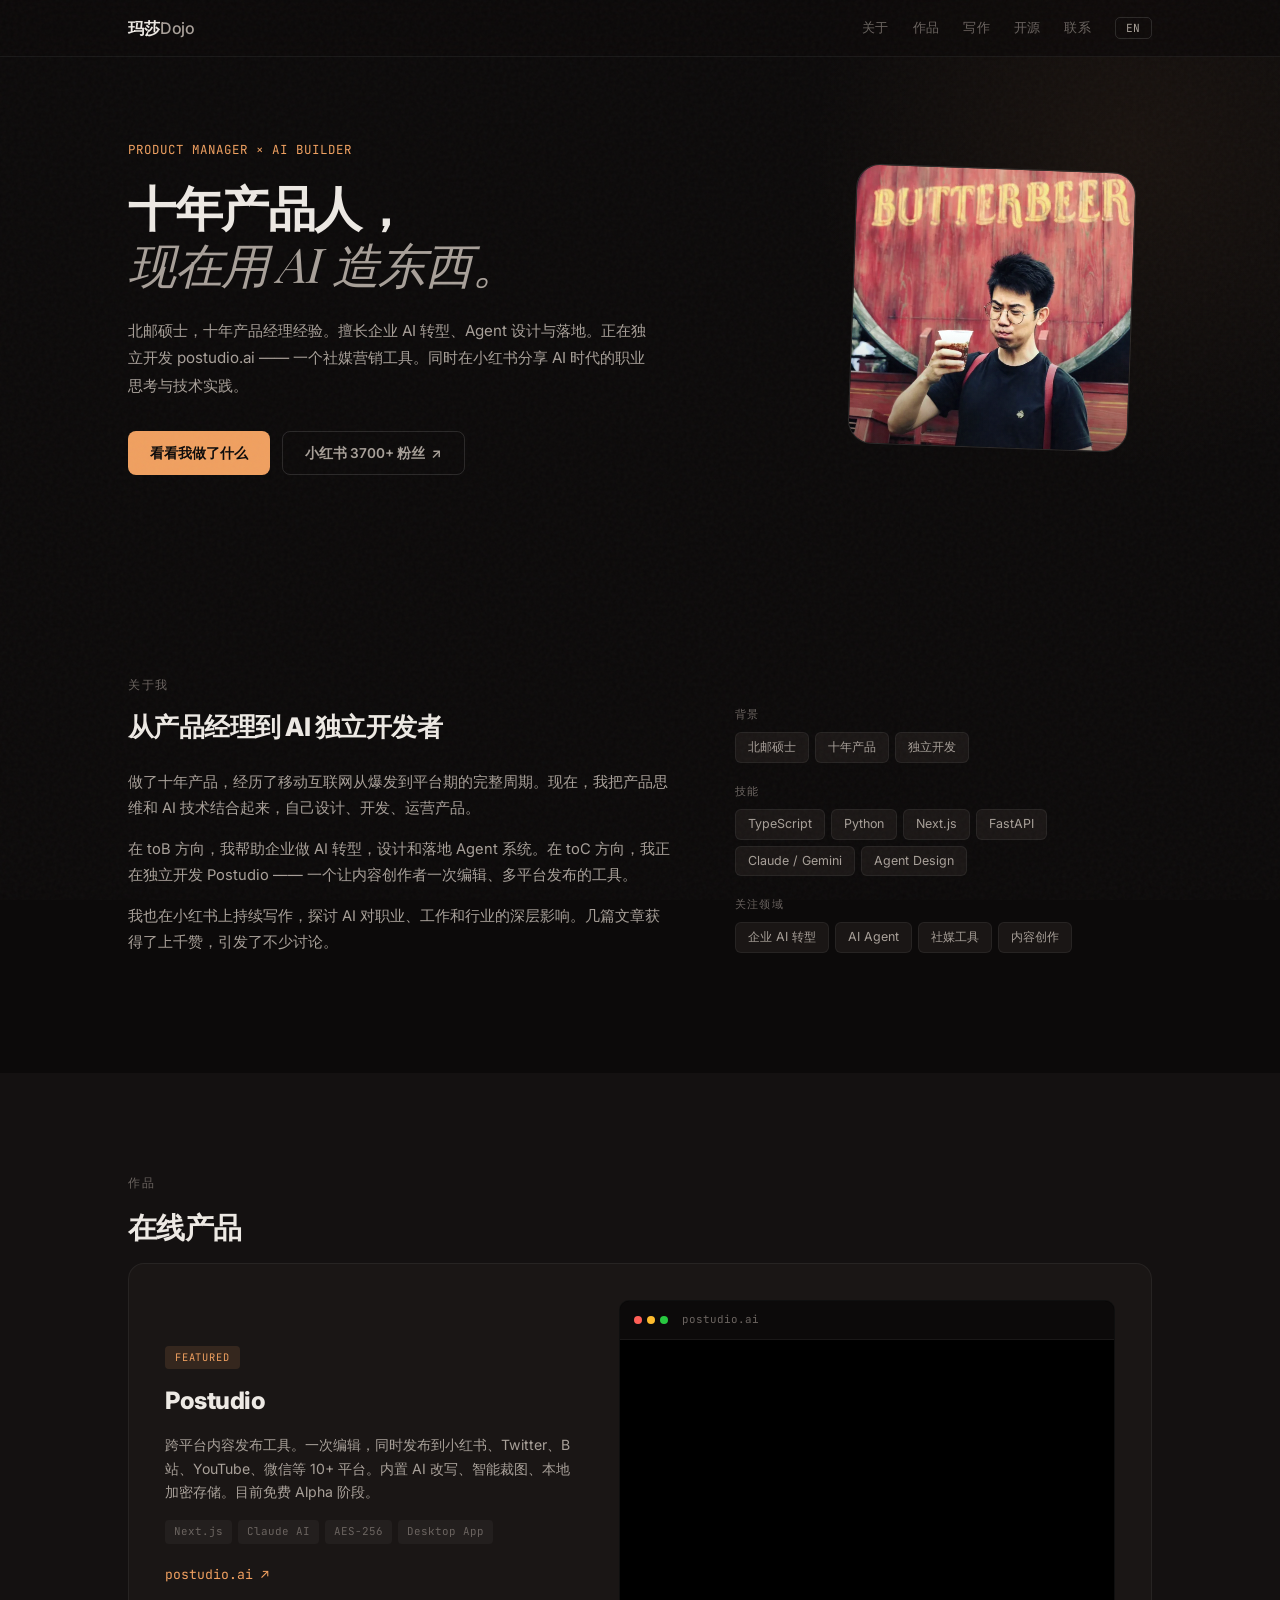
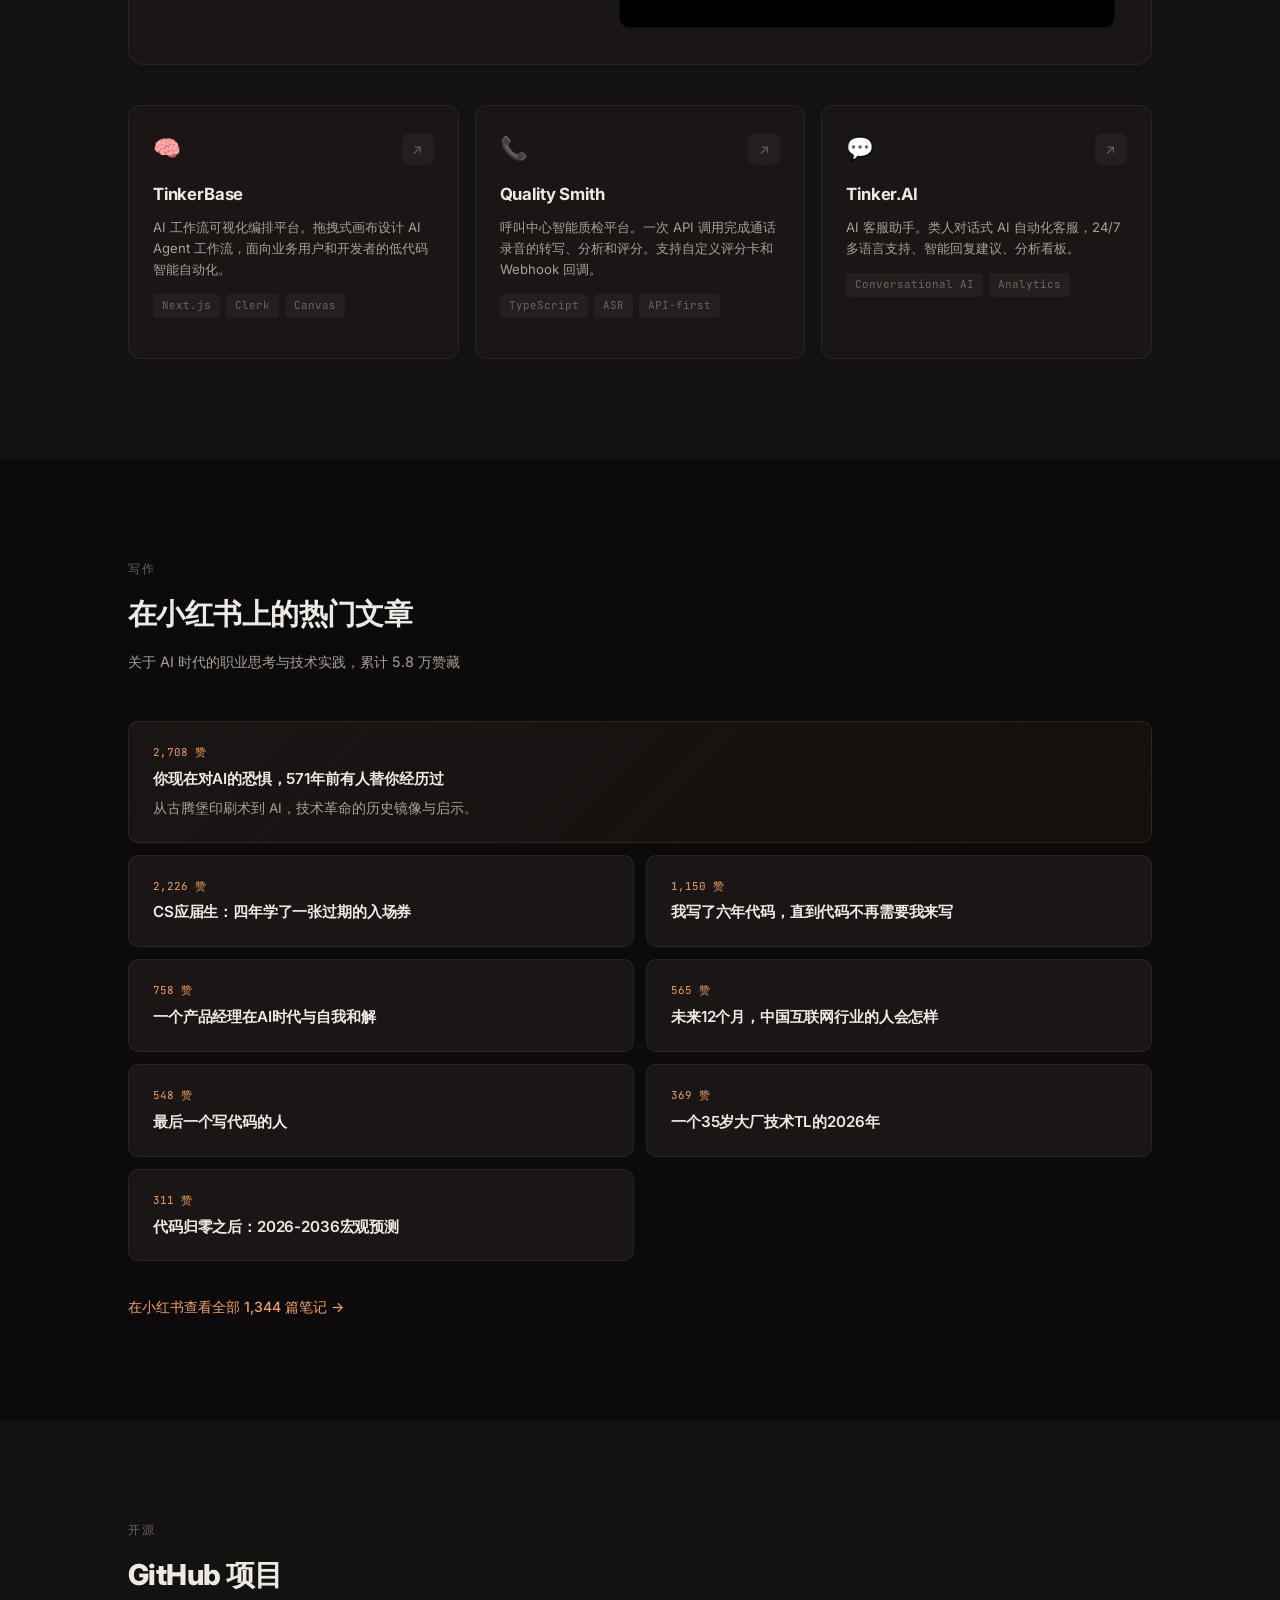
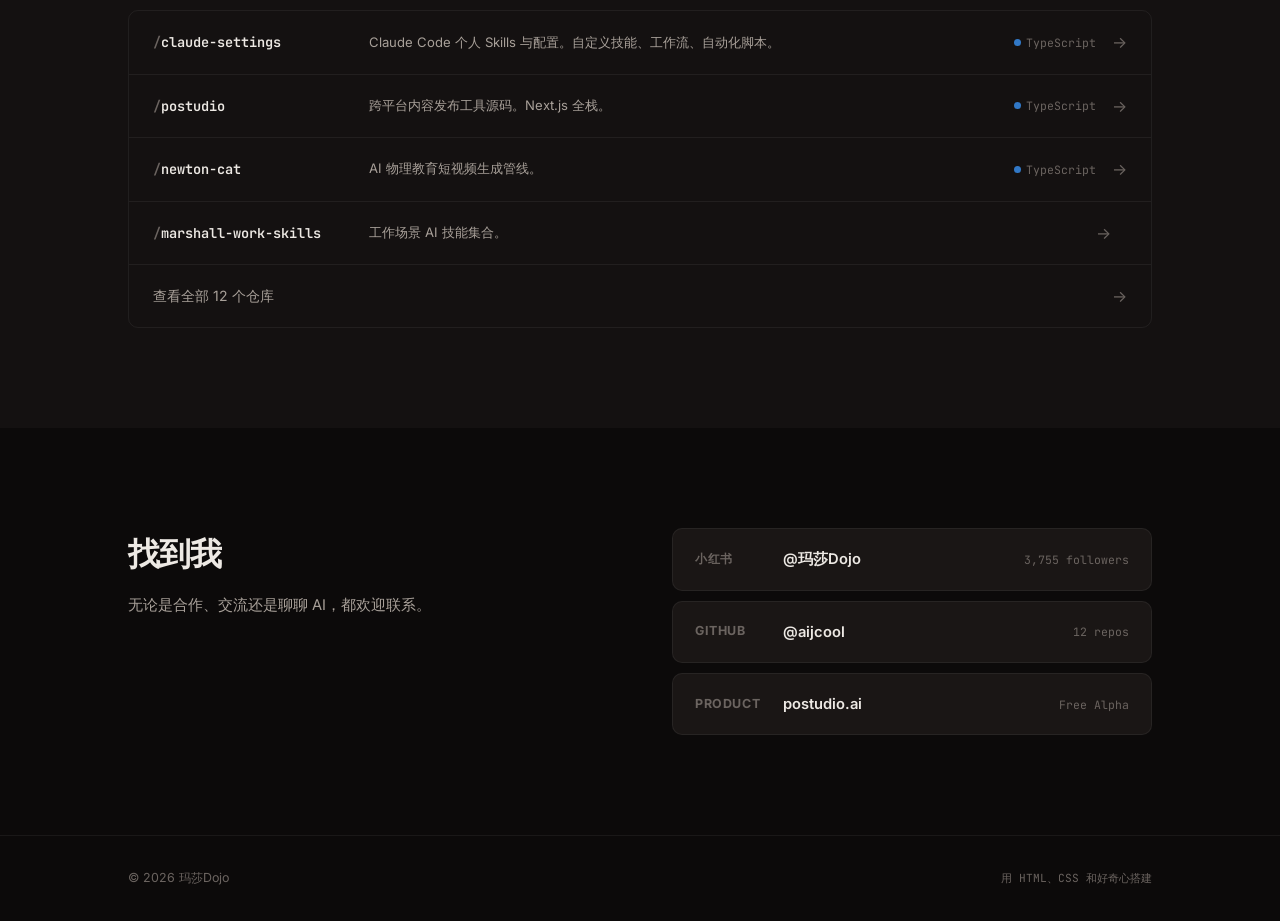
==== commit dc1c8406: "Redesign: warm dark editorial style, real profile data - Warm color palette (#0c0a0a, amber accent) " ====
--- a/index.html
+++ b/index.html
@@ -3,94 +3,123 @@
 <head>
   <meta charset="UTF-8">
   <meta name="viewport" content="width=device-width, initial-scale=1.0">
-  <title>阿雨 Ayu — AI Independent Developer</title>
-  <meta name="description" content="AI Independent Developer. Building AI-powered products and sharing knowledge.">
+  <title>玛莎Dojo — Product & AI Builder</title>
+  <meta name="description" content="Product Manager turned AI Builder. 10+ years in product, now building AI-powered tools and sharing insights.">
+  <link rel="preconnect" href="https://fonts.googleapis.com">
+  <link rel="preconnect" href="https://fonts.gstatic.com" crossorigin>
+  <link href="https://fonts.googleapis.com/css2?family=Inter:wght@400;500;600;700;800;900&family=Playfair+Display:ital,wght@0,700;1,400&family=JetBrains+Mono:wght@400;500&display=swap" rel="stylesheet">
   <link rel="stylesheet" href="css/style.css">
-  <link rel="icon" href="data:image/svg+xml,<svg xmlns='http://www.w3.org/2000/svg' viewBox='0 0 100 100'><text y='.9em' font-size='90'>🧑‍💻</text></svg>">
+  <link rel="icon" href="data:image/svg+xml,<svg xmlns='http://www.w3.org/2000/svg' viewBox='0 0 100 100'><text y='.9em' font-size='90'>⚡</text></svg>">
 </head>
 <body>
+
+  <!-- Grain overlay -->
+  <div class="grain" aria-hidden="true"></div>
+
   <!-- Nav -->
-  <nav class="nav">
+  <nav class="nav" id="nav">
     <div class="nav-inner">
-      <a href="#" class="nav-logo">Ayu</a>
-      <div class="nav-links">
+      <a href="#" class="nav-logo">玛莎<span>Dojo</span></a>
+      <div class="nav-links" id="navLinks">
         <a href="#about" data-i18n="nav.about">关于</a>
-        <a href="#projects" data-i18n="nav.projects">项目</a>
+        <a href="#projects" data-i18n="nav.projects">作品</a>
+        <a href="#writing" data-i18n="nav.writing">写作</a>
         <a href="#repos" data-i18n="nav.repos">开源</a>
-        <a href="#content" data-i18n="nav.content">内容</a>
-        <a href="#blog" data-i18n="nav.blog">博客</a>
-        <button class="lang-toggle" id="langToggle" aria-label="Toggle language">EN</button>
-      </div>
-      <button class="nav-menu-btn" id="menuBtn" aria-label="Menu">
-        <span></span><span></span><span></span>
+        <a href="#connect" data-i18n="nav.connect">联系</a>
+        <button class="lang-btn" id="langToggle" aria-label="Switch language">EN</button>
+      </div>
+      <button class="menu-btn" id="menuBtn" aria-label="Menu">
+        <svg width="24" height="24" viewBox="0 0 24 24" fill="none" stroke="currentColor" stroke-width="2">
+          <line x1="3" y1="6" x2="21" y2="6"/><line x1="3" y1="12" x2="21" y2="12"/><line x1="3" y1="18" x2="21" y2="18"/>
+        </svg>
       </button>
     </div>
   </nav>
 
+  <!-- Mobile Nav -->
+  <div class="mobile-nav" id="mobileNav">
+    <a href="#about" data-i18n="nav.about">关于</a>
+    <a href="#projects" data-i18n="nav.projects">作品</a>
+    <a href="#writing" data-i18n="nav.writing">写作</a>
+    <a href="#repos" data-i18n="nav.repos">开源</a>
+    <a href="#connect" data-i18n="nav.connect">联系</a>
+    <button class="lang-btn" id="langToggle2" aria-label="Switch language">EN</button>
+  </div>
+
   <!-- Hero -->
-  <section class="hero">
-    <div class="container">
-      <div class="hero-content">
-        <div class="hero-avatar">
-          <img src="assets/avatar.png" alt="Ayu" onerror="this.style.display='none';this.parentElement.classList.add('fallback')">
-          <span class="avatar-fallback">A</span>
-        </div>
-        <h1 class="hero-name">
-          <span data-i18n="hero.name">阿雨</span>
-          <span class="hero-badge">AI Independent Developer</span>
-        </h1>
-        <p class="hero-tagline" data-i18n="hero.tagline">
-          用 AI 构建产品，用内容分享认知。专注 AI 应用开发、自动化工作流与独立开发。
-        </p>
-        <div class="hero-socials">
-          <a href="https://github.com/aijcool" target="_blank" rel="noopener" aria-label="GitHub" class="social-link">
-            <svg viewBox="0 0 24 24" fill="currentColor"><path d="M12 0c-6.626 0-12 5.373-12 12 0 5.302 3.438 9.8 8.207 11.387.599.111.793-.261.793-.577v-2.234c-3.338.726-4.033-1.416-4.033-1.416-.546-1.387-1.333-1.756-1.333-1.756-1.089-.745.083-.729.083-.729 1.205.084 1.839 1.237 1.839 1.237 1.07 1.834 2.807 1.304 3.492.997.107-.775.418-1.305.762-1.604-2.665-.305-5.467-1.334-5.467-5.931 0-1.311.469-2.381 1.236-3.221-.124-.303-.535-1.524.117-3.176 0 0 1.008-.322 3.301 1.23.957-.266 1.983-.399 3.003-.404 1.02.005 2.047.138 3.006.404 2.291-1.552 3.297-1.23 3.297-1.23.653 1.653.242 2.874.118 3.176.77.84 1.235 1.911 1.235 3.221 0 4.609-2.807 5.624-5.479 5.921.43.372.823 1.102.823 2.222v3.293c0 .319.192.694.801.576 4.765-1.589 8.199-6.086 8.199-11.386 0-6.627-5.373-12-12-12z"/></svg>
-          </a>
-          <a href="https://www.xiaohongshu.com/user/profile/5e038a870000000001009d1b" target="_blank" rel="noopener" aria-label="小红书" class="social-link">
-            <svg viewBox="0 0 24 24" fill="currentColor"><path d="M12 2C6.48 2 2 6.48 2 12s4.48 10 10 10 10-4.48 10-10S17.52 2 12 2zm-1 15h-1.5v-6H8v-1.5h3V17zm5.5 0H15v-3.5c0-.83-.67-1.5-1.5-1.5s-1.5.67-1.5 1.5V17H10.5v-6H12v.79c.5-.71 1.26-1.29 2.25-1.29 1.52 0 2.25 1.09 2.25 2.75V17z"/></svg>
-            <span class="social-label">小红书</span>
-          </a>
-          <a href="#content" class="social-link">
-            <svg viewBox="0 0 24 24" fill="currentColor"><path d="M23.498 6.186a3.016 3.016 0 0 0-2.122-2.136C19.505 3.545 12 3.545 12 3.545s-7.505 0-9.377.505A3.017 3.017 0 0 0 .502 6.186C0 8.07 0 12 0 12s0 3.93.502 5.814a3.016 3.016 0 0 0 2.122 2.136c1.871.505 9.376.505 9.376.505s7.505 0 9.377-.505a3.015 3.015 0 0 0 2.122-2.136C24 15.93 24 12 24 12s0-3.93-.502-5.814z"/><polygon fill="var(--bg)" points="9.545,15.568 15.818,12 9.545,8.432"/></svg>
-            <span class="social-label">YouTube</span>
-          </a>
-          <a href="#content" class="social-link">
-            <svg viewBox="0 0 24 24" fill="currentColor"><path d="M17.813 4.653h.854c1.51.054 2.769.578 3.773 1.574 1.004.995 1.524 2.249 1.56 3.76v7.36c-.036 1.51-.556 2.769-1.56 3.773s-2.262 1.524-3.773 1.56H5.333c-1.51-.036-2.769-.556-3.773-1.56S.036 18.858 0 17.347v-7.36c.036-1.511.556-2.765 1.56-3.76 1.004-.996 2.262-1.52 3.773-1.574h.774l-1.174-1.12a1.234 1.234 0 0 1-.373-.906c0-.356.124-.658.373-.907l.027-.027c.267-.249.573-.373.92-.373.347 0 .653.124.92.373L9.653 4.44c.071.071.134.142.187.213h4.267a.836.836 0 0 1 .16-.213l2.853-2.747c.267-.249.573-.373.92-.373.347 0 .662.151.929.4.267.249.391.551.391.907 0 .355-.124.657-.373.906L17.813 4.653zM5.333 7.24c-.746.018-1.373.276-1.88.773-.506.498-.769 1.13-.786 1.894v7.52c.017.764.28 1.395.786 1.893.507.498 1.134.756 1.88.773h13.334c.746-.017 1.373-.275 1.88-.773.506-.498.769-1.129.786-1.893v-7.52c-.017-.765-.28-1.396-.786-1.894-.507-.497-1.134-.755-1.88-.773H5.333zM8 11.107c.373 0 .684.124.933.373.25.249.383.569.4.96v1.173c-.017.391-.15.711-.4.96-.249.25-.56.374-.933.374s-.684-.125-.933-.374c-.25-.249-.383-.569-.4-.96V12.44c.017-.391.15-.711.4-.96.249-.249.56-.373.933-.373zm8 0c.373 0 .684.124.933.373.25.249.383.569.4.96v1.173c-.017.391-.15.711-.4.96-.249.25-.56.374-.933.374s-.684-.125-.933-.374c-.25-.249-.383-.569-.4-.96V12.44c.017-.391.15-.711.4-.96.249-.249.56-.373.933-.373z"/></svg>
-            <span class="social-label">Bilibili</span>
-          </a>
-        </div>
-      </div>
-    </div>
-  </section>
+  <header class="hero">
+    <div class="wrap">
+      <div class="hero-layout">
+        <div class="hero-text">
+          <p class="hero-eyebrow" data-i18n="hero.eyebrow">Product Manager &times; AI Builder</p>
+          <h1>
+            <span data-i18n="hero.line1">十年产品人，</span><br>
+            <span class="hero-italic" data-i18n="hero.line2">现在用 AI 造东西。</span>
+          </h1>
+          <p class="hero-sub" data-i18n="hero.sub">
+            北邮硕士，十年产品经理经验。擅长企业 AI 转型、Agent 设计与落地。正在独立开发 postudio.ai —— 一个社媒营销工具。同时在小红书分享 AI 时代的职业思考与技术实践。
+          </p>
+          <div class="hero-cta">
+            <a href="#projects" class="btn btn-primary" data-i18n="hero.cta1">看看我做了什么</a>
+            <a href="https://www.xiaohongshu.com/user/profile/5e038a870000000001009d1b" target="_blank" rel="noopener" class="btn btn-ghost">
+              <span data-i18n="hero.cta2">小红书 3700+ 粉丝</span> &nearr;
+            </a>
+          </div>
+        </div>
+        <div class="hero-portrait">
+          <div class="portrait-frame">
+            <img src="assets/avatar.webp" alt="玛莎Dojo" width="360" height="360">
+          </div>
+        </div>
+      </div>
+    </div>
+  </header>
 
   <!-- About -->
   <section class="section" id="about">
-    <div class="container">
-      <h2 class="section-title" data-i18n="about.title">关于我</h2>
+    <div class="wrap">
+      <div class="section-label" data-i18n="about.label">关于我</div>
       <div class="about-grid">
-        <div class="about-text">
+        <div class="about-main">
+          <h2 data-i18n="about.heading">从产品经理到 AI 独立开发者</h2>
           <p data-i18n="about.p1">
-            我是阿雨，一名 AI 独立开发者和内容创作者。我相信 AI 正在重塑软件开发的方式，并积极探索如何用 AI 工具提升开发效率、构建创新产品。
+            做了十年产品，经历了移动互联网从爆发到平台期的完整周期。现在，我把产品思维和 AI 技术结合起来，自己设计、开发、运营产品。
           </p>
           <p data-i18n="about.p2">
-            我的技术栈涵盖 TypeScript、Python、Next.js、FastAPI 等，擅长将 AI 能力（Claude、Gemini、ElevenLabs 等）集成到实际产品中。我也活跃在小红书、B站等平台，分享 AI 开发实战经验和工具使用技巧。
+            在 toB 方向，我帮助企业做 AI 转型，设计和落地 Agent 系统。在 toC 方向，我正在独立开发 Postudio —— 一个让内容创作者一次编辑、多平台发布的工具。
           </p>
           <p data-i18n="about.p3">
-            我正在构建多个 AI 驱动的产品，从播客自动化到质量检测，从视频生成到知识管理，涵盖全栈开发的各个层面。
+            我也在小红书上持续写作，探讨 AI 对职业、工作和行业的深层影响。几篇文章获得了上千赞，引发了不少讨论。
           </p>
         </div>
-        <div class="about-stats">
-          <div class="stat-card">
-            <span class="stat-number">4+</span>
-            <span class="stat-label" data-i18n="about.stat1">在线产品</span>
-          </div>
-          <div class="stat-card">
-            <span class="stat-number">12+</span>
-            <span class="stat-label" data-i18n="about.stat2">GitHub 项目</span>
-          </div>
-          <div class="stat-card">
-            <span class="stat-number">AI</span>
-            <span class="stat-label" data-i18n="about.stat3">全栈开发</span>
+        <div class="about-tags">
+          <div class="tag-group">
+            <span class="tag-label" data-i18n="about.bg">背景</span>
+            <div class="tags">
+              <span data-i18n="about.tag1">北邮硕士</span>
+              <span data-i18n="about.tag2">十年产品</span>
+              <span data-i18n="about.tag3">独立开发</span>
+            </div>
+          </div>
+          <div class="tag-group">
+            <span class="tag-label" data-i18n="about.skills">技能</span>
+            <div class="tags">
+              <span>TypeScript</span>
+              <span>Python</span>
+              <span>Next.js</span>
+              <span>FastAPI</span>
+              <span>Claude / Gemini</span>
+              <span>Agent Design</span>
+            </div>
+          </div>
+          <div class="tag-group">
+            <span class="tag-label" data-i18n="about.focus">关注领域</span>
+            <div class="tags">
+              <span data-i18n="about.f1">企业 AI 转型</span>
+              <span data-i18n="about.f2">AI Agent</span>
+              <span data-i18n="about.f3">社媒工具</span>
+              <span data-i18n="about.f4">内容创作</span>
+            </div>
           </div>
         </div>
       </div>
@@ -98,239 +127,194 @@
   </section>
 
   <!-- Projects -->
-  <section class="section section-alt" id="projects">
-    <div class="container">
-      <h2 class="section-title" data-i18n="projects.title">产品项目</h2>
-      <p class="section-desc" data-i18n="projects.desc">部署在 Vercel 上的在线产品</p>
+  <section class="section section-dark" id="projects">
+    <div class="wrap">
+      <div class="section-label" data-i18n="projects.label">作品</div>
+      <h2 class="section-heading" data-i18n="projects.heading">在线产品</h2>
+
+      <div class="project-featured">
+        <div class="project-info">
+          <span class="project-badge">Featured</span>
+          <h3>Postudio</h3>
+          <p data-i18n="projects.postudio_desc">跨平台内容发布工具。一次编辑，同时发布到小红书、Twitter、B站、YouTube、微信等 10+ 平台。内置 AI 改写、智能裁图、本地加密存储。目前免费 Alpha 阶段。</p>
+          <div class="project-stack">
+            <span>Next.js</span><span>Claude AI</span><span>AES-256</span><span>Desktop App</span>
+          </div>
+          <a href="https://postudio.ai" target="_blank" rel="noopener" class="project-url">postudio.ai &nearr;</a>
+        </div>
+        <div class="project-browser">
+          <div class="browser-bar">
+            <div class="browser-dots"><i></i><i></i><i></i></div>
+            <span class="browser-url">postudio.ai</span>
+          </div>
+          <iframe src="https://postudio.ai" loading="lazy" sandbox="allow-scripts allow-same-origin" title="Postudio"></iframe>
+        </div>
+      </div>
+
       <div class="projects-grid">
-
         <div class="project-card">
-          <div class="project-header">
-            <div class="project-icon">📤</div>
-            <div class="project-links">
-              <a href="https://postudio.ai" target="_blank" rel="noopener" class="project-link" data-i18n="projects.visit">访问</a>
-            </div>
-          </div>
-          <h3 class="project-name">Postudio</h3>
-          <p class="project-desc" data-i18n="projects.postudio">
-            跨平台内容发布桌面应用。一次编辑，多平台发布（小红书、Twitter、B站、YouTube、微信等），智能裁图、AI 改写、本地加密存储。
-          </p>
-          <div class="project-tags">
-            <span>Next.js</span><span>Claude AI</span><span>AES-256</span><span>Multi-Platform</span>
-          </div>
-          <div class="project-preview">
-            <div class="preview-bar">
-              <span class="preview-dot"></span><span class="preview-dot"></span><span class="preview-dot"></span>
-              <span class="preview-url">postudio.ai</span>
-            </div>
-            <iframe src="https://postudio.ai" loading="lazy" sandbox="allow-scripts allow-same-origin" title="Postudio"></iframe>
-          </div>
+          <div class="project-card-top">
+            <span class="project-emoji">🧠</span>
+            <a href="https://tinkerbase.app" target="_blank" rel="noopener" class="project-card-link">&nearr;</a>
+          </div>
+          <h3>TinkerBase</h3>
+          <p data-i18n="projects.tinkerbase_desc">AI 工作流可视化编排平台。拖拽式画布设计 AI Agent 工作流，面向业务用户和开发者的低代码智能自动化。</p>
+          <div class="project-stack"><span>Next.js</span><span>Clerk</span><span>Canvas</span></div>
         </div>
 
         <div class="project-card">
-          <div class="project-header">
-            <div class="project-icon">🧰</div>
-            <div class="project-links">
-              <a href="https://tinkerbase.app" target="_blank" rel="noopener" class="project-link" data-i18n="projects.visit">访问</a>
-            </div>
-          </div>
-          <h3 class="project-name">TinkerBase</h3>
-          <p class="project-desc" data-i18n="projects.tinkerbase">
-            AI 工作流可视化编排平台。拖拽式画布设计 AI Agent 工作流，面向业务用户和开发者的低代码智能自动化工具。
-          </p>
-          <div class="project-tags">
-            <span>Next.js</span><span>Clerk</span><span>Canvas</span><span>AI Agent</span>
-          </div>
-          <div class="project-preview">
-            <div class="preview-bar">
-              <span class="preview-dot"></span><span class="preview-dot"></span><span class="preview-dot"></span>
-              <span class="preview-url">tinkerbase.app</span>
-            </div>
-            <iframe src="https://tinkerbase.app" loading="lazy" sandbox="allow-scripts allow-same-origin" title="TinkerBase"></iframe>
-          </div>
+          <div class="project-card-top">
+            <span class="project-emoji">📞</span>
+            <a href="https://quality-smith.vercel.app" target="_blank" rel="noopener" class="project-card-link">&nearr;</a>
+          </div>
+          <h3>Quality Smith</h3>
+          <p data-i18n="projects.qualitysmith_desc">呼叫中心智能质检平台。一次 API 调用完成通话录音的转写、分析和评分。支持自定义评分卡和 Webhook 回调。</p>
+          <div class="project-stack"><span>TypeScript</span><span>ASR</span><span>API-first</span></div>
         </div>
 
         <div class="project-card">
-          <div class="project-header">
-            <div class="project-icon">🔍</div>
-            <div class="project-links">
-              <a href="https://quality-smith.vercel.app" target="_blank" rel="noopener" class="project-link" data-i18n="projects.visit">访问</a>
-            </div>
-          </div>
-          <h3 class="project-name">Quality Smith</h3>
-          <p class="project-desc" data-i18n="projects.qualitysmith">
-            API 优先的呼叫中心智能质检平台。一次 API 调用完成通话录音的转写、分析和评分，支持自定义评分卡。
-          </p>
-          <div class="project-tags">
-            <span>TypeScript</span><span>Next.js</span><span>ASR</span><span>API</span>
-          </div>
-          <div class="project-preview">
-            <div class="preview-bar">
-              <span class="preview-dot"></span><span class="preview-dot"></span><span class="preview-dot"></span>
-              <span class="preview-url">quality-smith.vercel.app</span>
-            </div>
-            <iframe src="https://quality-smith.vercel.app" loading="lazy" sandbox="allow-scripts allow-same-origin" title="Quality Smith"></iframe>
-          </div>
-        </div>
-
-        <div class="project-card">
-          <div class="project-header">
-            <div class="project-icon">💬</div>
-            <div class="project-links">
-              <a href="https://tinker-aijcools-projects.vercel.app" target="_blank" rel="noopener" class="project-link" data-i18n="projects.visit">访问</a>
-            </div>
-          </div>
-          <h3 class="project-name">Tinker.AI</h3>
-          <p class="project-desc" data-i18n="projects.tinkerhelp">
-            AI 客服助手。用类人对话式 AI 自动化客户服务，支持 24/7 多语言、智能回复建议和分析看板。
-          </p>
-          <div class="project-tags">
-            <span>TypeScript</span><span>Conversational AI</span><span>Analytics</span>
-          </div>
-          <div class="project-preview">
-            <div class="preview-bar">
-              <span class="preview-dot"></span><span class="preview-dot"></span><span class="preview-dot"></span>
-              <span class="preview-url">tinker-ai.vercel.app</span>
-            </div>
-            <iframe src="https://tinker-aijcools-projects.vercel.app" loading="lazy" sandbox="allow-scripts allow-same-origin" title="Tinker.AI"></iframe>
-          </div>
-        </div>
-
-      </div>
+          <div class="project-card-top">
+            <span class="project-emoji">💬</span>
+            <a href="https://tinker-aijcools-projects.vercel.app" target="_blank" rel="noopener" class="project-card-link">&nearr;</a>
+          </div>
+          <h3>Tinker.AI</h3>
+          <p data-i18n="projects.tinkerhelp_desc">AI 客服助手。类人对话式 AI 自动化客服，24/7 多语言支持、智能回复建议、分析看板。</p>
+          <div class="project-stack"><span>Conversational AI</span><span>Analytics</span></div>
+        </div>
+      </div>
+    </div>
+  </section>
+
+  <!-- Writing / XHS Content -->
+  <section class="section" id="writing">
+    <div class="wrap">
+      <div class="section-label" data-i18n="writing.label">写作</div>
+      <h2 class="section-heading" data-i18n="writing.heading">在小红书上的热门文章</h2>
+      <p class="section-sub" data-i18n="writing.sub">关于 AI 时代的职业思考与技术实践，累计 5.8 万赞藏</p>
+
+      <div class="writing-grid">
+        <article class="writing-card writing-card-featured">
+          <span class="writing-likes">2,708 赞</span>
+          <h3 data-i18n="writing.a1">你现在对AI的恐惧，571年前有人替你经历过</h3>
+          <p data-i18n="writing.a1d">从古腾堡印刷术到 AI，技术革命的历史镜像与启示。</p>
+        </article>
+        <article class="writing-card">
+          <span class="writing-likes">2,226 赞</span>
+          <h3 data-i18n="writing.a2">CS应届生：四年学了一张过期的入场券</h3>
+        </article>
+        <article class="writing-card">
+          <span class="writing-likes">1,150 赞</span>
+          <h3 data-i18n="writing.a3">我写了六年代码，直到代码不再需要我来写</h3>
+        </article>
+        <article class="writing-card">
+          <span class="writing-likes">758 赞</span>
+          <h3 data-i18n="writing.a4">一个产品经理在AI时代与自我和解</h3>
+        </article>
+        <article class="writing-card">
+          <span class="writing-likes">565 赞</span>
+          <h3 data-i18n="writing.a5">未来12个月，中国互联网行业的人会怎样</h3>
+        </article>
+        <article class="writing-card">
+          <span class="writing-likes">548 赞</span>
+          <h3 data-i18n="writing.a6">最后一个写代码的人</h3>
+        </article>
+        <article class="writing-card">
+          <span class="writing-likes">369 赞</span>
+          <h3 data-i18n="writing.a7">一个35岁大厂技术TL的2026年</h3>
+        </article>
+        <article class="writing-card">
+          <span class="writing-likes">311 赞</span>
+          <h3 data-i18n="writing.a8">代码归零之后：2026-2036宏观预测</h3>
+        </article>
+      </div>
+
+      <a href="https://www.xiaohongshu.com/user/profile/5e038a870000000001009d1b" target="_blank" rel="noopener" class="writing-more" data-i18n="writing.more">
+        在小红书查看全部 1,344 篇笔记 &rarr;
+      </a>
     </div>
   </section>
 
   <!-- Repos -->
-  <section class="section" id="repos">
-    <div class="container">
-      <h2 class="section-title" data-i18n="repos.title">开源与工具</h2>
-      <p class="section-desc" data-i18n="repos.desc">我日常使用和维护的工具与配置</p>
-      <div class="repos-grid">
-        <a href="https://github.com/aijcool/claude-settings" target="_blank" rel="noopener" class="repo-card">
-          <div class="repo-icon">
-            <svg viewBox="0 0 24 24" fill="currentColor"><path d="M12 0c-6.626 0-12 5.373-12 12 0 5.302 3.438 9.8 8.207 11.387.599.111.793-.261.793-.577v-2.234c-3.338.726-4.033-1.416-4.033-1.416-.546-1.387-1.333-1.756-1.333-1.756-1.089-.745.083-.729.083-.729 1.205.084 1.839 1.237 1.839 1.237 1.07 1.834 2.807 1.304 3.492.997.107-.775.418-1.305.762-1.604-2.665-.305-5.467-1.334-5.467-5.931 0-1.311.469-2.381 1.236-3.221-.124-.303-.535-1.524.117-3.176 0 0 1.008-.322 3.301 1.23.957-.266 1.983-.399 3.003-.404 1.02.005 2.047.138 3.006.404 2.291-1.552 3.297-1.23 3.297-1.23.653 1.653.242 2.874.118 3.176.77.84 1.235 1.911 1.235 3.221 0 4.609-2.807 5.624-5.479 5.921.43.372.823 1.102.823 2.222v3.293c0 .319.192.694.801.576 4.765-1.589 8.199-6.086 8.199-11.386 0-6.627-5.373-12-12-12z"/></svg>
-          </div>
-          <div class="repo-info">
-            <h3>claude-settings</h3>
-            <p data-i18n="repos.claude_settings">Claude Code 个人 Skills 与配置集合。包含自定义技能、工作流和自动化脚本。</p>
-            <span class="repo-lang"><i class="lang-dot ts"></i>TypeScript</span>
-          </div>
-          <span class="repo-arrow">&rarr;</span>
-        </a>
-
-        <a href="https://github.com/aijcool/postudio" target="_blank" rel="noopener" class="repo-card">
-          <div class="repo-icon">
-            <svg viewBox="0 0 24 24" fill="currentColor"><path d="M12 0c-6.626 0-12 5.373-12 12 0 5.302 3.438 9.8 8.207 11.387.599.111.793-.261.793-.577v-2.234c-3.338.726-4.033-1.416-4.033-1.416-.546-1.387-1.333-1.756-1.333-1.756-1.089-.745.083-.729.083-.729 1.205.084 1.839 1.237 1.839 1.237 1.07 1.834 2.807 1.304 3.492.997.107-.775.418-1.305.762-1.604-2.665-.305-5.467-1.334-5.467-5.931 0-1.311.469-2.381 1.236-3.221-.124-.303-.535-1.524.117-3.176 0 0 1.008-.322 3.301 1.23.957-.266 1.983-.399 3.003-.404 1.02.005 2.047.138 3.006.404 2.291-1.552 3.297-1.23 3.297-1.23.653 1.653.242 2.874.118 3.176.77.84 1.235 1.911 1.235 3.221 0 4.609-2.807 5.624-5.479 5.921.43.372.823 1.102.823 2.222v3.293c0 .319.192.694.801.576 4.765-1.589 8.199-6.086 8.199-11.386 0-6.627-5.373-12-12-12z"/></svg>
-          </div>
-          <div class="repo-info">
-            <h3>postudio</h3>
-            <p data-i18n="repos.postudio">AI 播客制作平台源码。FastAPI + Next.js 全栈项目。</p>
-            <span class="repo-lang"><i class="lang-dot ts"></i>TypeScript</span>
-          </div>
-          <span class="repo-arrow">&rarr;</span>
-        </a>
-
-        <a href="https://github.com/aijcool/newton-cat" target="_blank" rel="noopener" class="repo-card">
-          <div class="repo-icon">
-            <svg viewBox="0 0 24 24" fill="currentColor"><path d="M12 0c-6.626 0-12 5.373-12 12 0 5.302 3.438 9.8 8.207 11.387.599.111.793-.261.793-.577v-2.234c-3.338.726-4.033-1.416-4.033-1.416-.546-1.387-1.333-1.756-1.333-1.756-1.089-.745.083-.729.083-.729 1.205.084 1.839 1.237 1.839 1.237 1.07 1.834 2.807 1.304 3.492.997.107-.775.418-1.305.762-1.604-2.665-.305-5.467-1.334-5.467-5.931 0-1.311.469-2.381 1.236-3.221-.124-.303-.535-1.524.117-3.176 0 0 1.008-.322 3.301 1.23.957-.266 1.983-.399 3.003-.404 1.02.005 2.047.138 3.006.404 2.291-1.552 3.297-1.23 3.297-1.23.653 1.653.242 2.874.118 3.176.77.84 1.235 1.911 1.235 3.221 0 4.609-2.807 5.624-5.479 5.921.43.372.823 1.102.823 2.222v3.293c0 .319.192.694.801.576 4.765-1.589 8.199-6.086 8.199-11.386 0-6.627-5.373-12-12-12z"/></svg>
-          </div>
-          <div class="repo-info">
-            <h3>newton-cat</h3>
-            <p data-i18n="repos.newton_cat">AI 物理教育短视频生成管线。自动生成物理知识科普视频。</p>
-            <span class="repo-lang"><i class="lang-dot ts"></i>TypeScript</span>
-          </div>
-          <span class="repo-arrow">&rarr;</span>
-        </a>
-
-        <a href="https://github.com/aijcool/marshall-work-skills" target="_blank" rel="noopener" class="repo-card">
-          <div class="repo-icon">
-            <svg viewBox="0 0 24 24" fill="currentColor"><path d="M12 0c-6.626 0-12 5.373-12 12 0 5.302 3.438 9.8 8.207 11.387.599.111.793-.261.793-.577v-2.234c-3.338.726-4.033-1.416-4.033-1.416-.546-1.387-1.333-1.756-1.333-1.756-1.089-.745.083-.729.083-.729 1.205.084 1.839 1.237 1.839 1.237 1.07 1.834 2.807 1.304 3.492.997.107-.775.418-1.305.762-1.604-2.665-.305-5.467-1.334-5.467-5.931 0-1.311.469-2.381 1.236-3.221-.124-.303-.535-1.524.117-3.176 0 0 1.008-.322 3.301 1.23.957-.266 1.983-.399 3.003-.404 1.02.005 2.047.138 3.006.404 2.291-1.552 3.297-1.23 3.297-1.23.653 1.653.242 2.874.118 3.176.77.84 1.235 1.911 1.235 3.221 0 4.609-2.807 5.624-5.479 5.921.43.372.823 1.102.823 2.222v3.293c0 .319.192.694.801.576 4.765-1.589 8.199-6.086 8.199-11.386 0-6.627-5.373-12-12-12z"/></svg>
-          </div>
-          <div class="repo-info">
-            <h3>marshall-work-skills</h3>
-            <p data-i18n="repos.marshall">工作场景 AI 技能集合。自动化日常工作流。</p>
-          </div>
-          <span class="repo-arrow">&rarr;</span>
-        </a>
-      </div>
-    </div>
-  </section>
-
-  <!-- Content -->
-  <section class="section section-alt" id="content">
-    <div class="container">
-      <h2 class="section-title" data-i18n="content.title">视频与课程</h2>
-      <p class="section-desc" data-i18n="content.desc">在各平台分享的 AI 开发实战内容</p>
-      <div class="content-grid">
-
-        <div class="content-card">
-          <div class="content-platform">
-            <span class="platform-icon xhs">小红书</span>
-          </div>
-          <h3 data-i18n="content.xhs_title">AI 独立开发实战</h3>
-          <p data-i18n="content.xhs_desc">Claude Code 使用技巧、AI 工具评测、独立开发经验分享。图文与视频内容持续更新中。</p>
-          <a href="https://www.xiaohongshu.com/user/profile/5e038a870000000001009d1b" target="_blank" rel="noopener" class="content-link" data-i18n="content.follow">关注我的小红书 &rarr;</a>
-        </div>
-
-        <div class="content-card">
-          <div class="content-platform">
-            <span class="platform-icon bilibili">Bilibili</span>
-          </div>
-          <h3 data-i18n="content.bilibili_title">技术教程与分享</h3>
-          <p data-i18n="content.bilibili_desc">AI 应用开发教程、工具使用演示、独立开发者 Vlog。</p>
-          <a href="#" class="content-link content-link-soon" data-i18n="content.coming">即将上线 &rarr;</a>
-        </div>
-
-        <div class="content-card">
-          <div class="content-platform">
-            <span class="platform-icon youtube">YouTube</span>
-          </div>
-          <h3 data-i18n="content.youtube_title">English Content</h3>
-          <p data-i18n="content.youtube_desc">AI development tutorials, tool reviews, and indie hacker journey in English.</p>
-          <a href="#" class="content-link content-link-soon" data-i18n="content.coming">即将上线 &rarr;</a>
-        </div>
-
-      </div>
-    </div>
-  </section>
-
-  <!-- Blog -->
-  <section class="section" id="blog">
-    <div class="container">
-      <h2 class="section-title" data-i18n="blog.title">博客</h2>
-      <p class="section-desc" data-i18n="blog.desc">技术思考与开发记录</p>
-      <div class="blog-grid">
-        <article class="blog-card">
-          <span class="blog-date">2026</span>
-          <h3 data-i18n="blog.post1_title">用 Claude Code 构建完整的发布工作流</h3>
-          <p data-i18n="blog.post1_desc">如何利用 Claude Code Skills 实现从内容创作到多平台发布的全自动化流程。</p>
-          <span class="blog-tag">Claude Code</span>
-        </article>
-        <article class="blog-card">
-          <span class="blog-date">2026</span>
-          <h3 data-i18n="blog.post2_title">AI 独立开发者的技术栈选择</h3>
-          <p data-i18n="blog.post2_desc">从零到产品上线，我选择 Next.js + FastAPI + Supabase + Vercel 的思考过程。</p>
-          <span class="blog-tag">独立开发</span>
-        </article>
-        <article class="blog-card">
-          <span class="blog-date">2026</span>
-          <h3 data-i18n="blog.post3_title">Remotion + AI：程序化视频生成实践</h3>
-          <p data-i18n="blog.post3_desc">结合 Remotion、ElevenLabs TTS 和 AI 图片生成，构建自动化视频制作管线。</p>
-          <span class="blog-tag">视频制作</span>
-        </article>
+  <section class="section section-dark" id="repos">
+    <div class="wrap">
+      <div class="section-label" data-i18n="repos.label">开源</div>
+      <h2 class="section-heading" data-i18n="repos.heading">GitHub 项目</h2>
+
+      <div class="repos-list">
+        <a href="https://github.com/aijcool/claude-settings" target="_blank" rel="noopener" class="repo-row">
+          <div class="repo-name">
+            <span class="repo-slash">/</span>claude-settings
+          </div>
+          <p data-i18n="repos.claude_settings">Claude Code 个人 Skills 与配置。自定义技能、工作流、自动化脚本。</p>
+          <span class="repo-lang"><i class="dot-ts"></i>TypeScript</span>
+          <span class="repo-arrow">&rarr;</span>
+        </a>
+        <a href="https://github.com/aijcool/postudio" target="_blank" rel="noopener" class="repo-row">
+          <div class="repo-name">
+            <span class="repo-slash">/</span>postudio
+          </div>
+          <p data-i18n="repos.postudio">跨平台内容发布工具源码。Next.js 全栈。</p>
+          <span class="repo-lang"><i class="dot-ts"></i>TypeScript</span>
+          <span class="repo-arrow">&rarr;</span>
+        </a>
+        <a href="https://github.com/aijcool/newton-cat" target="_blank" rel="noopener" class="repo-row">
+          <div class="repo-name">
+            <span class="repo-slash">/</span>newton-cat
+          </div>
+          <p data-i18n="repos.newton_cat">AI 物理教育短视频生成管线。</p>
+          <span class="repo-lang"><i class="dot-ts"></i>TypeScript</span>
+          <span class="repo-arrow">&rarr;</span>
+        </a>
+        <a href="https://github.com/aijcool/marshall-work-skills" target="_blank" rel="noopener" class="repo-row">
+          <div class="repo-name">
+            <span class="repo-slash">/</span>marshall-work-skills
+          </div>
+          <p data-i18n="repos.marshall">工作场景 AI 技能集合。</p>
+          <span class="repo-arrow">&rarr;</span>
+        </a>
+        <a href="https://github.com/aijcool" target="_blank" rel="noopener" class="repo-row repo-row-all">
+          <span data-i18n="repos.all">查看全部 12 个仓库</span>
+          <span class="repo-arrow">&rarr;</span>
+        </a>
+      </div>
+    </div>
+  </section>
+
+  <!-- Connect -->
+  <section class="section" id="connect">
+    <div class="wrap">
+      <div class="connect-layout">
+        <div>
+          <h2 data-i18n="connect.heading">找到我</h2>
+          <p class="connect-sub" data-i18n="connect.sub">无论是合作、交流还是聊聊 AI，都欢迎联系。</p>
+        </div>
+        <div class="connect-links">
+          <a href="https://www.xiaohongshu.com/user/profile/5e038a870000000001009d1b" target="_blank" rel="noopener" class="connect-card">
+            <span class="connect-platform">小红书</span>
+            <span class="connect-handle">@玛莎Dojo</span>
+            <span class="connect-stat">3,755 followers</span>
+          </a>
+          <a href="https://github.com/aijcool" target="_blank" rel="noopener" class="connect-card">
+            <span class="connect-platform">GitHub</span>
+            <span class="connect-handle">@aijcool</span>
+            <span class="connect-stat">12 repos</span>
+          </a>
+          <a href="https://postudio.ai" target="_blank" rel="noopener" class="connect-card">
+            <span class="connect-platform">Product</span>
+            <span class="connect-handle">postudio.ai</span>
+            <span class="connect-stat">Free Alpha</span>
+          </a>
+        </div>
       </div>
     </div>
   </section>
 
   <!-- Footer -->
   <footer class="footer">
-    <div class="container">
+    <div class="wrap">
       <div class="footer-inner">
-        <p>&copy; 2026 阿雨 Ayu. All rights reserved.</p>
-        <div class="footer-links">
-          <a href="https://github.com/aijcool" target="_blank" rel="noopener">GitHub</a>
-          <a href="https://www.xiaohongshu.com/user/profile/5e038a870000000001009d1b" target="_blank" rel="noopener">小红书</a>
-        </div>
+        <span>&copy; 2026 玛莎Dojo</span>
+        <span class="footer-built" data-i18n="footer.built">Built with HTML, CSS & curiosity</span>
       </div>
     </div>
   </footer>
--- a/css/style.css
+++ b/css/style.css
@@ -1,59 +1,66 @@
 /* ======================================
-   Ayu Portfolio — Dark Tech Theme
+   玛莎Dojo Portfolio
+   Warm dark, editorial, human
    ====================================== */
 
-/* Fonts */
-@import url('https://fonts.googleapis.com/css2?family=Inter:wght@400;500;600;700;800&family=JetBrains+Mono:wght@400;500&display=swap');
-
-/* Reset */
 *, *::before, *::after { margin: 0; padding: 0; box-sizing: border-box; }
 
 :root {
-  --bg: #0a0a0a;
-  --bg-elevated: #111111;
-  --bg-card: #161616;
-  --bg-card-hover: #1a1a1a;
-  --border: #222222;
-  --border-bright: #333333;
-  --text: #e5e5e5;
-  --text-secondary: #888888;
-  --text-muted: #555555;
-  --accent: #00ff88;
-  --accent-dim: #00cc6a;
-  --accent-glow: rgba(0, 255, 136, 0.15);
-  --accent-glow-strong: rgba(0, 255, 136, 0.3);
-  --gradient-accent: linear-gradient(135deg, #00ff88, #00ccff);
-  --font-sans: 'Inter', -apple-system, BlinkMacSystemFont, 'Segoe UI', sans-serif;
-  --font-mono: 'JetBrains Mono', 'SF Mono', 'Fira Code', monospace;
-  --radius: 12px;
-  --radius-sm: 8px;
-  --transition: 0.2s ease;
-}
-
-html {
-  scroll-behavior: smooth;
-  -webkit-font-smoothing: antialiased;
-  -moz-osx-font-smoothing: grayscale;
-}
+  --bg:          #0c0a0a;
+  --bg-raised:   #141111;
+  --bg-card:     #1a1615;
+  --bg-card-h:   #211d1b;
+  --border:      rgba(255,255,255,0.06);
+  --border-h:    rgba(255,255,255,0.12);
+  --text:        #ede9e4;
+  --text-2:      #a8a099;
+  --text-3:      #6b6460;
+  --accent:      #f0a060;
+  --accent-soft: rgba(240,160,96,0.12);
+  --accent-2:    #e8785e;
+  --sans:        'Inter', -apple-system, BlinkMacSystemFont, 'Segoe UI', sans-serif;
+  --serif:       'Playfair Display', 'Georgia', serif;
+  --mono:        'JetBrains Mono', 'SF Mono', monospace;
+  --max-w:       1080px;
+  --r:           10px;
+  --ease:        cubic-bezier(0.25, 0.46, 0.45, 0.94);
+}
+
+html { scroll-behavior: smooth; }
 
 body {
-  font-family: var(--font-sans);
+  font-family: var(--sans);
   background: var(--bg);
   color: var(--text);
-  line-height: 1.6;
+  line-height: 1.65;
+  -webkit-font-smoothing: antialiased;
   overflow-x: hidden;
 }
 
-/* Scrollbar */
-::-webkit-scrollbar { width: 6px; }
-::-webkit-scrollbar-track { background: var(--bg); }
-::-webkit-scrollbar-thumb { background: var(--border-bright); border-radius: 3px; }
-
-/* Utilities */
-.container {
-  max-width: 1100px;
+/* Film grain */
+.grain {
+  position: fixed;
+  inset: 0;
+  z-index: 9999;
+  pointer-events: none;
+  opacity: 0.035;
+  background-image: url("data:image/svg+xml,%3Csvg viewBox='0 0 256 256' xmlns='http://www.w3.org/2000/svg'%3E%3Cfilter id='n'%3E%3CfeTurbulence type='fractalNoise' baseFrequency='0.9' numOctaves='4' stitchTiles='stitch'/%3E%3C/filter%3E%3Crect width='100%25' height='100%25' filter='url(%23n)'/%3E%3C/svg%3E");
+  background-repeat: repeat;
+}
+
+::selection {
+  background: var(--accent-soft);
+  color: var(--accent);
+}
+
+::-webkit-scrollbar { width: 5px; }
+::-webkit-scrollbar-track { background: transparent; }
+::-webkit-scrollbar-thumb { background: var(--text-3); border-radius: 3px; }
+
+.wrap {
+  max-width: var(--max-w);
   margin: 0 auto;
-  padding: 0 24px;
+  padding: 0 28px;
 }
 
 /* ======== NAV ======== */
@@ -63,17 +70,18 @@
   left: 0;
   right: 0;
   z-index: 100;
-  background: rgba(10, 10, 10, 0.8);
-  backdrop-filter: blur(20px);
-  -webkit-backdrop-filter: blur(20px);
+  background: rgba(12,10,10,0.75);
+  backdrop-filter: blur(24px) saturate(1.4);
+  -webkit-backdrop-filter: blur(24px) saturate(1.4);
   border-bottom: 1px solid var(--border);
+  transition: background 0.3s;
 }
 
 .nav-inner {
-  max-width: 1100px;
+  max-width: var(--max-w);
   margin: 0 auto;
-  padding: 0 24px;
-  height: 60px;
+  padding: 0 28px;
+  height: 56px;
   display: flex;
   align-items: center;
   justify-content: space-between;
@@ -81,691 +89,728 @@
 
 .nav-logo {
   font-weight: 800;
-  font-size: 1.1rem;
+  font-size: 1rem;
   color: var(--text);
   text-decoration: none;
-  letter-spacing: -0.02em;
+  letter-spacing: -0.01em;
+}
+.nav-logo span {
+  color: var(--text-2);
+  font-weight: 500;
 }
 
 .nav-links {
   display: flex;
   align-items: center;
-  gap: 28px;
+  gap: 24px;
 }
 
 .nav-links a {
-  color: var(--text-secondary);
+  color: var(--text-3);
   text-decoration: none;
-  font-size: 0.875rem;
+  font-size: 0.82rem;
   font-weight: 500;
-  transition: color var(--transition);
+  letter-spacing: 0.02em;
+  transition: color 0.2s;
 }
 .nav-links a:hover { color: var(--text); }
 
-.lang-toggle {
-  background: var(--bg-card);
-  border: 1px solid var(--border);
+.lang-btn {
+  background: transparent;
+  border: 1px solid var(--border-h);
+  color: var(--text-2);
+  font-family: var(--mono);
+  font-size: 0.7rem;
+  padding: 3px 10px;
+  border-radius: 5px;
+  cursor: pointer;
+  transition: all 0.2s;
+  letter-spacing: 0.05em;
+}
+.lang-btn:hover {
+  border-color: var(--accent);
   color: var(--accent);
-  font-family: var(--font-mono);
-  font-size: 0.75rem;
-  font-weight: 500;
-  padding: 4px 10px;
-  border-radius: 6px;
-  cursor: pointer;
-  transition: all var(--transition);
-}
-.lang-toggle:hover {
-  border-color: var(--accent);
-  background: var(--accent-glow);
-}
-
-.nav-menu-btn {
+}
+
+.menu-btn {
   display: none;
-  flex-direction: column;
-  gap: 4px;
   background: none;
   border: none;
+  color: var(--text-2);
   cursor: pointer;
-  padding: 4px;
-}
-.nav-menu-btn span {
-  display: block;
-  width: 20px;
-  height: 2px;
-  background: var(--text-secondary);
-  transition: all var(--transition);
-}
+}
+
+/* Mobile nav */
+.mobile-nav {
+  display: none;
+  position: fixed;
+  top: 56px;
+  left: 0;
+  right: 0;
+  z-index: 99;
+  background: rgba(12,10,10,0.95);
+  backdrop-filter: blur(24px);
+  -webkit-backdrop-filter: blur(24px);
+  border-bottom: 1px solid var(--border);
+  padding: 24px 28px;
+  flex-direction: column;
+  gap: 18px;
+}
+.mobile-nav.open { display: flex; }
+.mobile-nav a {
+  color: var(--text-2);
+  text-decoration: none;
+  font-size: 1rem;
+  font-weight: 500;
+}
+.mobile-nav a:hover { color: var(--text); }
 
 /* ======== HERO ======== */
 .hero {
-  padding: 140px 0 80px;
+  padding: 140px 0 100px;
   position: relative;
 }
 
 .hero::before {
   content: '';
   position: absolute;
-  top: 0;
-  left: 50%;
-  transform: translateX(-50%);
-  width: 600px;
-  height: 600px;
-  background: radial-gradient(circle, var(--accent-glow) 0%, transparent 70%);
+  top: -200px;
+  right: -200px;
+  width: 700px;
+  height: 700px;
+  background: radial-gradient(circle, rgba(240,160,96,0.06) 0%, transparent 65%);
   pointer-events: none;
-  opacity: 0.4;
-}
-
-.hero-content {
-  text-align: center;
+}
+
+.hero-layout {
+  display: grid;
+  grid-template-columns: 1fr 320px;
+  gap: 64px;
+  align-items: center;
+}
+
+.hero-eyebrow {
+  font-family: var(--mono);
+  font-size: 0.78rem;
+  color: var(--accent);
+  letter-spacing: 0.08em;
+  text-transform: uppercase;
+  margin-bottom: 20px;
+}
+
+.hero h1 {
+  font-size: 3rem;
+  font-weight: 800;
+  line-height: 1.15;
+  letter-spacing: -0.03em;
+  margin-bottom: 24px;
+}
+
+.hero-italic {
+  font-family: var(--serif);
+  font-style: italic;
+  font-weight: 400;
+  color: var(--text-2);
+}
+
+.hero-sub {
+  font-size: 0.95rem;
+  color: var(--text-2);
+  line-height: 1.8;
+  max-width: 520px;
+  margin-bottom: 32px;
+}
+
+.hero-cta {
+  display: flex;
+  gap: 12px;
+  flex-wrap: wrap;
+}
+
+.btn {
+  display: inline-flex;
+  align-items: center;
+  gap: 6px;
+  padding: 10px 22px;
+  border-radius: 8px;
+  font-size: 0.85rem;
+  font-weight: 600;
+  text-decoration: none;
+  transition: all 0.2s var(--ease);
+  cursor: pointer;
+  border: none;
+}
+
+.btn-primary {
+  background: var(--accent);
+  color: var(--bg);
+}
+.btn-primary:hover {
+  background: var(--accent-2);
+  transform: translateY(-1px);
+}
+
+.btn-ghost {
+  background: transparent;
+  border: 1px solid var(--border-h);
+  color: var(--text-2);
+}
+.btn-ghost:hover {
+  border-color: var(--text-3);
+  color: var(--text);
+}
+
+/* Portrait */
+.hero-portrait {
+  display: flex;
+  justify-content: center;
+}
+
+.portrait-frame {
+  width: 280px;
+  height: 280px;
+  border-radius: 24px;
+  overflow: hidden;
+  border: 1px solid var(--border-h);
   position: relative;
-}
-
-.hero-avatar {
-  width: 80px;
-  height: 80px;
-  margin: 0 auto 24px;
-  border-radius: 50%;
-  overflow: hidden;
-  border: 2px solid var(--border-bright);
-  display: flex;
-  align-items: center;
-  justify-content: center;
-  background: var(--bg-card);
-}
-.hero-avatar img {
+  transform: rotate(2deg);
+  transition: transform 0.4s var(--ease);
+}
+.portrait-frame:hover {
+  transform: rotate(0deg) scale(1.02);
+}
+.portrait-frame img {
   width: 100%;
   height: 100%;
   object-fit: cover;
-}
-.hero-avatar.fallback img { display: none; }
-.avatar-fallback {
-  font-size: 2rem;
-  font-weight: 800;
-  background: var(--gradient-accent);
-  -webkit-background-clip: text;
-  -webkit-text-fill-color: transparent;
-  background-clip: text;
-}
-.hero-avatar:not(.fallback) .avatar-fallback { display: none; }
-
-.hero-name {
-  font-size: 2.5rem;
-  font-weight: 800;
-  letter-spacing: -0.03em;
-  margin-bottom: 12px;
-  display: flex;
-  align-items: center;
-  justify-content: center;
-  gap: 16px;
-  flex-wrap: wrap;
-}
-
-.hero-badge {
-  font-size: 0.75rem;
-  font-weight: 500;
-  font-family: var(--font-mono);
-  padding: 4px 12px;
-  border-radius: 20px;
-  background: var(--accent-glow);
-  color: var(--accent);
-  border: 1px solid rgba(0, 255, 136, 0.2);
-}
-
-.hero-tagline {
-  font-size: 1.1rem;
-  color: var(--text-secondary);
-  max-width: 560px;
-  margin: 0 auto 32px;
-  line-height: 1.7;
-}
-
-.hero-socials {
-  display: flex;
-  align-items: center;
-  justify-content: center;
-  gap: 12px;
-  flex-wrap: wrap;
-}
-
-.social-link {
-  display: inline-flex;
-  align-items: center;
-  gap: 6px;
-  padding: 8px 16px;
-  border-radius: var(--radius-sm);
-  background: var(--bg-card);
-  border: 1px solid var(--border);
-  color: var(--text-secondary);
-  text-decoration: none;
-  font-size: 0.85rem;
-  transition: all var(--transition);
-}
-.social-link:hover {
-  border-color: var(--border-bright);
-  color: var(--text);
-  background: var(--bg-card-hover);
-}
-.social-link svg { width: 18px; height: 18px; }
-
-.social-label { font-weight: 500; }
+  filter: grayscale(0.15) contrast(1.05);
+}
+.portrait-frame::after {
+  content: '';
+  position: absolute;
+  inset: 0;
+  background: linear-gradient(180deg, transparent 60%, rgba(12,10,10,0.4));
+}
 
 /* ======== SECTIONS ======== */
 .section {
-  padding: 80px 0;
-}
-.section-alt {
-  background: var(--bg-elevated);
-}
-
-.section-title {
-  font-size: 1.75rem;
+  padding: 100px 0;
+}
+.section-dark {
+  background: var(--bg-raised);
+}
+
+.section-label {
+  font-family: var(--mono);
+  font-size: 0.72rem;
+  color: var(--text-3);
+  letter-spacing: 0.15em;
+  text-transform: uppercase;
+  margin-bottom: 12px;
+}
+
+.section-heading {
+  font-size: 1.8rem;
   font-weight: 800;
-  letter-spacing: -0.03em;
-  margin-bottom: 8px;
-}
-.section-title::before {
-  content: '// ';
-  color: var(--accent);
-  font-family: var(--font-mono);
-  font-weight: 400;
-  font-size: 1.25rem;
-}
-
-.section-desc {
-  color: var(--text-secondary);
-  font-size: 0.95rem;
-  margin-bottom: 40px;
+  letter-spacing: -0.02em;
+  margin-bottom: 12px;
+}
+
+.section-sub {
+  color: var(--text-2);
+  font-size: 0.9rem;
+  margin-bottom: 48px;
 }
 
 /* ======== ABOUT ======== */
 .about-grid {
   display: grid;
-  grid-template-columns: 1fr 280px;
-  gap: 48px;
+  grid-template-columns: 1.3fr 1fr;
+  gap: 64px;
   align-items: start;
 }
 
-.about-text p {
-  color: var(--text-secondary);
-  margin-bottom: 16px;
-  font-size: 0.95rem;
+.about-main h2 {
+  font-size: 1.6rem;
+  font-weight: 800;
+  letter-spacing: -0.02em;
+  margin-bottom: 20px;
+}
+
+.about-main p {
+  color: var(--text-2);
+  font-size: 0.92rem;
   line-height: 1.8;
-}
-
-.about-stats {
-  display: flex;
-  flex-direction: column;
-  gap: 12px;
-}
-
-.stat-card {
+  margin-bottom: 14px;
+}
+
+.tag-group {
+  margin-bottom: 20px;
+}
+
+.tag-label {
+  display: block;
+  font-family: var(--mono);
+  font-size: 0.68rem;
+  color: var(--text-3);
+  letter-spacing: 0.12em;
+  text-transform: uppercase;
+  margin-bottom: 8px;
+}
+
+.tags {
+  display: flex;
+  flex-wrap: wrap;
+  gap: 6px;
+}
+
+.tags span {
+  font-size: 0.78rem;
+  padding: 4px 12px;
+  border-radius: 6px;
   background: var(--bg-card);
   border: 1px solid var(--border);
-  border-radius: var(--radius-sm);
-  padding: 16px 20px;
-  display: flex;
-  align-items: center;
-  gap: 16px;
-}
-
-.stat-number {
-  font-family: var(--font-mono);
+  color: var(--text-2);
+}
+
+/* ======== PROJECTS ======== */
+.project-featured {
+  display: grid;
+  grid-template-columns: 1fr 1.2fr;
+  gap: 40px;
+  align-items: center;
+  margin-bottom: 40px;
+  padding: 36px;
+  background: var(--bg-card);
+  border: 1px solid var(--border);
+  border-radius: 16px;
+}
+
+.project-badge {
+  font-family: var(--mono);
+  font-size: 0.65rem;
+  color: var(--accent);
+  background: var(--accent-soft);
+  padding: 3px 10px;
+  border-radius: 4px;
+  display: inline-block;
+  margin-bottom: 12px;
+  letter-spacing: 0.08em;
+  text-transform: uppercase;
+}
+
+.project-info h3 {
   font-size: 1.5rem;
-  font-weight: 700;
+  font-weight: 800;
+  margin-bottom: 12px;
+  letter-spacing: -0.02em;
+}
+
+.project-info p {
+  color: var(--text-2);
+  font-size: 0.88rem;
+  line-height: 1.7;
+  margin-bottom: 16px;
+}
+
+.project-stack {
+  display: flex;
+  flex-wrap: wrap;
+  gap: 6px;
+  margin-bottom: 16px;
+}
+
+.project-stack span {
+  font-family: var(--mono);
+  font-size: 0.68rem;
+  padding: 3px 9px;
+  border-radius: 4px;
+  background: rgba(255,255,255,0.04);
+  color: var(--text-3);
+}
+
+.project-url {
+  font-family: var(--mono);
+  font-size: 0.82rem;
   color: var(--accent);
-  min-width: 40px;
-}
-
-.stat-label {
-  font-size: 0.85rem;
-  color: var(--text-secondary);
-}
-
-/* ======== PROJECTS ======== */
+  text-decoration: none;
+  transition: opacity 0.2s;
+}
+.project-url:hover { opacity: 0.7; }
+
+/* Browser frame */
+.project-browser {
+  border: 1px solid var(--border);
+  border-radius: var(--r);
+  overflow: hidden;
+  background: #000;
+}
+
+.browser-bar {
+  display: flex;
+  align-items: center;
+  gap: 10px;
+  padding: 10px 14px;
+  background: var(--bg);
+  border-bottom: 1px solid var(--border);
+}
+
+.browser-dots {
+  display: flex;
+  gap: 5px;
+}
+.browser-dots i {
+  width: 8px;
+  height: 8px;
+  border-radius: 50%;
+  display: block;
+}
+.browser-dots i:nth-child(1) { background: #ff5f57; }
+.browser-dots i:nth-child(2) { background: #febc2e; }
+.browser-dots i:nth-child(3) { background: #28c840; }
+
+.browser-url {
+  font-family: var(--mono);
+  font-size: 0.68rem;
+  color: var(--text-3);
+  margin-left: 4px;
+}
+
+.project-browser iframe {
+  width: 100%;
+  height: 280px;
+  border: none;
+  pointer-events: none;
+  opacity: 0.85;
+  transition: opacity 0.3s;
+}
+.project-browser:hover iframe {
+  opacity: 1;
+  pointer-events: auto;
+}
+
+/* Project grid */
 .projects-grid {
   display: grid;
-  grid-template-columns: 1fr;
-  gap: 24px;
+  grid-template-columns: repeat(3, 1fr);
+  gap: 16px;
 }
 
 .project-card {
   background: var(--bg-card);
   border: 1px solid var(--border);
-  border-radius: var(--radius);
-  padding: 28px;
-  transition: all var(--transition);
+  border-radius: 12px;
+  padding: 24px;
+  transition: all 0.25s var(--ease);
 }
 .project-card:hover {
-  border-color: var(--border-bright);
-  box-shadow: 0 0 40px rgba(0, 255, 136, 0.05);
-}
-
-.project-header {
+  border-color: var(--border-h);
+  transform: translateY(-2px);
+}
+
+.project-card-top {
   display: flex;
   justify-content: space-between;
   align-items: center;
-  margin-bottom: 16px;
-}
-
-.project-icon { font-size: 1.5rem; }
-
-.project-link {
-  font-family: var(--font-mono);
-  font-size: 0.8rem;
+  margin-bottom: 14px;
+}
+
+.project-emoji { font-size: 1.4rem; }
+
+.project-card-link {
+  width: 32px;
+  height: 32px;
+  display: flex;
+  align-items: center;
+  justify-content: center;
+  border-radius: 8px;
+  background: rgba(255,255,255,0.04);
+  color: var(--text-3);
+  text-decoration: none;
+  font-size: 0.85rem;
+  transition: all 0.2s;
+}
+.project-card-link:hover {
+  background: var(--accent-soft);
   color: var(--accent);
-  text-decoration: none;
-  padding: 4px 12px;
-  border: 1px solid rgba(0, 255, 136, 0.3);
-  border-radius: 6px;
-  transition: all var(--transition);
-}
-.project-link:hover {
-  background: var(--accent-glow);
-}
-
-.project-name {
-  font-size: 1.25rem;
-  font-weight: 700;
-  margin-bottom: 8px;
-  letter-spacing: -0.02em;
-}
-
-.project-desc {
-  color: var(--text-secondary);
-  font-size: 0.9rem;
-  line-height: 1.6;
-  margin-bottom: 16px;
-}
-
-.project-tags {
-  display: flex;
-  flex-wrap: wrap;
-  gap: 6px;
-  margin-bottom: 20px;
-}
-
-.project-tags span {
-  font-family: var(--font-mono);
-  font-size: 0.72rem;
-  padding: 3px 10px;
-  border-radius: 4px;
-  background: rgba(255, 255, 255, 0.04);
-  color: var(--text-muted);
-  border: 1px solid var(--border);
-}
-
-/* Project Preview (iframe) */
-.project-preview {
-  border: 1px solid var(--border);
-  border-radius: var(--radius-sm);
-  overflow: hidden;
-  background: #000;
-}
-
-.preview-bar {
-  display: flex;
-  align-items: center;
-  gap: 6px;
-  padding: 8px 12px;
-  background: var(--bg-elevated);
-  border-bottom: 1px solid var(--border);
-}
-
-.preview-dot {
-  width: 8px;
-  height: 8px;
-  border-radius: 50%;
-  background: var(--border-bright);
-}
-.preview-dot:nth-child(1) { background: #ff5f57; }
-.preview-dot:nth-child(2) { background: #febc2e; }
-.preview-dot:nth-child(3) { background: #28c840; }
-
-.preview-url {
-  margin-left: 8px;
-  font-family: var(--font-mono);
-  font-size: 0.72rem;
-  color: var(--text-muted);
-}
-
-.project-preview iframe {
-  width: 100%;
-  height: 320px;
-  border: none;
-  opacity: 0.9;
-  transition: opacity var(--transition);
-  pointer-events: none;
-}
-.project-preview:hover iframe {
-  opacity: 1;
-  pointer-events: auto;
-}
-
-/* ======== REPOS ======== */
-.repos-grid {
-  display: grid;
-  grid-template-columns: repeat(2, 1fr);
-  gap: 16px;
-}
-
-.repo-card {
-  display: flex;
-  align-items: center;
-  gap: 16px;
-  padding: 20px;
-  background: var(--bg-card);
-  border: 1px solid var(--border);
-  border-radius: var(--radius-sm);
-  text-decoration: none;
-  color: var(--text);
-  transition: all var(--transition);
-}
-.repo-card:hover {
-  border-color: var(--border-bright);
-  background: var(--bg-card-hover);
-}
-
-.repo-icon {
-  flex-shrink: 0;
-  width: 40px;
-  height: 40px;
-  display: flex;
-  align-items: center;
-  justify-content: center;
-}
-.repo-icon svg {
-  width: 24px;
-  height: 24px;
-  color: var(--text-muted);
-}
-
-.repo-info {
-  flex: 1;
-  min-width: 0;
-}
-.repo-info h3 {
-  font-family: var(--font-mono);
-  font-size: 0.9rem;
-  font-weight: 600;
-  margin-bottom: 4px;
-  color: var(--text);
-}
-.repo-info p {
-  font-size: 0.82rem;
-  color: var(--text-secondary);
-  line-height: 1.5;
-}
-
-.repo-lang {
-  display: inline-flex;
-  align-items: center;
-  gap: 6px;
-  font-size: 0.75rem;
-  color: var(--text-muted);
-  margin-top: 6px;
-}
-
-.lang-dot {
-  width: 8px;
-  height: 8px;
-  border-radius: 50%;
-  display: inline-block;
-}
-.lang-dot.ts { background: #3178c6; }
-.lang-dot.py { background: #3572a5; }
-.lang-dot.js { background: #f1e05a; }
-
-.repo-arrow {
-  color: var(--text-muted);
-  font-size: 1.2rem;
-  flex-shrink: 0;
-  transition: transform var(--transition);
-}
-.repo-card:hover .repo-arrow {
-  transform: translateX(4px);
-  color: var(--accent);
-}
-
-/* ======== CONTENT ======== */
-.content-grid {
-  display: grid;
-  grid-template-columns: repeat(3, 1fr);
-  gap: 20px;
-}
-
-.content-card {
-  background: var(--bg-card);
-  border: 1px solid var(--border);
-  border-radius: var(--radius);
-  padding: 28px;
-  display: flex;
-  flex-direction: column;
-  transition: all var(--transition);
-}
-.content-card:hover {
-  border-color: var(--border-bright);
-}
-
-.content-platform {
-  margin-bottom: 16px;
-}
-
-.platform-icon {
-  font-family: var(--font-mono);
-  font-size: 0.75rem;
-  font-weight: 600;
-  padding: 4px 12px;
-  border-radius: 4px;
-  display: inline-block;
-}
-.platform-icon.xhs {
-  background: rgba(255, 45, 85, 0.1);
-  color: #ff2d55;
-  border: 1px solid rgba(255, 45, 85, 0.2);
-}
-.platform-icon.bilibili {
-  background: rgba(0, 174, 236, 0.1);
-  color: #00aeec;
-  border: 1px solid rgba(0, 174, 236, 0.2);
-}
-.platform-icon.youtube {
-  background: rgba(255, 0, 0, 0.1);
-  color: #ff0000;
-  border: 1px solid rgba(255, 0, 0, 0.2);
-}
-
-.content-card h3 {
+}
+
+.project-card h3 {
   font-size: 1.05rem;
   font-weight: 700;
   margin-bottom: 8px;
   letter-spacing: -0.01em;
 }
-.content-card p {
-  color: var(--text-secondary);
+
+.project-card p {
+  color: var(--text-2);
+  font-size: 0.82rem;
+  line-height: 1.6;
+  margin-bottom: 14px;
+}
+
+/* ======== WRITING ======== */
+.writing-grid {
+  display: grid;
+  grid-template-columns: repeat(2, 1fr);
+  gap: 12px;
+  margin-bottom: 32px;
+}
+
+.writing-card {
+  background: var(--bg-card);
+  border: 1px solid var(--border);
+  border-radius: var(--r);
+  padding: 22px 24px;
+  cursor: default;
+  transition: all 0.2s var(--ease);
+}
+.writing-card:hover {
+  border-color: var(--border-h);
+}
+
+.writing-card-featured {
+  grid-column: 1 / -1;
+  background: linear-gradient(135deg, var(--bg-card) 0%, rgba(240,160,96,0.04) 100%);
+  border-color: rgba(240,160,96,0.12);
+}
+.writing-card-featured h3 {
+  font-size: 1.15rem;
+}
+.writing-card-featured p {
+  color: var(--text-2);
   font-size: 0.85rem;
-  line-height: 1.6;
-  flex: 1;
-  margin-bottom: 16px;
-}
-
-.content-link {
-  font-family: var(--font-mono);
-  font-size: 0.8rem;
+  margin-top: 6px;
+}
+
+.writing-likes {
+  font-family: var(--mono);
+  font-size: 0.68rem;
+  color: var(--accent);
+  display: block;
+  margin-bottom: 6px;
+}
+
+.writing-card h3 {
+  font-size: 0.95rem;
+  font-weight: 600;
+  line-height: 1.5;
+  letter-spacing: -0.01em;
+}
+
+.writing-more {
+  display: inline-block;
+  font-size: 0.88rem;
   color: var(--accent);
   text-decoration: none;
   font-weight: 500;
-  transition: opacity var(--transition);
-}
-.content-link:hover { opacity: 0.8; }
-.content-link-soon {
-  color: var(--text-muted);
-}
-
-/* ======== BLOG ======== */
-.blog-grid {
+  transition: opacity 0.2s;
+}
+.writing-more:hover { opacity: 0.7; }
+
+/* ======== REPOS ======== */
+.repos-list {
+  display: flex;
+  flex-direction: column;
+  border: 1px solid var(--border);
+  border-radius: var(--r);
+  overflow: hidden;
+}
+
+.repo-row {
   display: grid;
-  grid-template-columns: 1fr;
-  gap: 1px;
-  background: var(--border);
+  grid-template-columns: 200px 1fr auto auto;
+  align-items: center;
+  gap: 16px;
+  padding: 18px 24px;
+  text-decoration: none;
+  color: var(--text);
+  border-bottom: 1px solid var(--border);
+  transition: background 0.2s;
+}
+.repo-row:last-child { border-bottom: none; }
+.repo-row:hover { background: var(--bg-card); }
+
+.repo-name {
+  font-family: var(--mono);
+  font-size: 0.85rem;
+  font-weight: 600;
+}
+
+.repo-slash {
+  color: var(--text-3);
+}
+
+.repo-row p {
+  font-size: 0.82rem;
+  color: var(--text-2);
+}
+
+.repo-lang {
+  font-family: var(--mono);
+  font-size: 0.72rem;
+  color: var(--text-3);
+  display: flex;
+  align-items: center;
+  gap: 5px;
+}
+
+.dot-ts, .dot-py, .dot-js {
+  width: 7px;
+  height: 7px;
+  border-radius: 50%;
+  display: inline-block;
+}
+.dot-ts { background: #3178c6; }
+.dot-py { background: #3572a5; }
+.dot-js { background: #f1e05a; }
+
+.repo-arrow {
+  color: var(--text-3);
+  font-size: 1rem;
+  transition: transform 0.2s, color 0.2s;
+}
+.repo-row:hover .repo-arrow {
+  transform: translateX(3px);
+  color: var(--accent);
+}
+
+.repo-row-all {
+  grid-template-columns: 1fr auto;
+  color: var(--text-2);
+  font-size: 0.88rem;
+}
+
+/* ======== CONNECT ======== */
+.connect-layout {
+  display: grid;
+  grid-template-columns: 1fr 1fr;
+  gap: 64px;
+  align-items: start;
+}
+
+#connect h2 {
+  font-size: 2rem;
+  font-weight: 800;
+  letter-spacing: -0.03em;
+  margin-bottom: 12px;
+}
+
+.connect-sub {
+  color: var(--text-2);
+  font-size: 0.92rem;
+}
+
+.connect-links {
+  display: flex;
+  flex-direction: column;
+  gap: 10px;
+}
+
+.connect-card {
+  display: grid;
+  grid-template-columns: 80px 1fr auto;
+  align-items: center;
+  gap: 8px;
+  padding: 18px 22px;
+  background: var(--bg-card);
   border: 1px solid var(--border);
-  border-radius: var(--radius);
-  overflow: hidden;
-}
-
-.blog-card {
-  background: var(--bg-card);
-  padding: 24px 28px;
-  cursor: pointer;
-  transition: background var(--transition);
-}
-.blog-card:hover {
-  background: var(--bg-card-hover);
-}
-
-.blog-date {
-  font-family: var(--font-mono);
+  border-radius: var(--r);
+  text-decoration: none;
+  color: var(--text);
+  transition: all 0.2s var(--ease);
+}
+.connect-card:hover {
+  border-color: var(--border-h);
+  background: var(--bg-card-h);
+}
+
+.connect-platform {
+  font-size: 0.78rem;
+  font-weight: 700;
+  color: var(--text-3);
+  text-transform: uppercase;
+  letter-spacing: 0.05em;
+}
+
+.connect-handle {
+  font-weight: 600;
+  font-size: 0.92rem;
+}
+
+.connect-stat {
+  font-family: var(--mono);
   font-size: 0.72rem;
-  color: var(--text-muted);
-}
-
-.blog-card h3 {
-  font-size: 1rem;
-  font-weight: 600;
-  margin: 6px 0;
-  letter-spacing: -0.01em;
-}
-
-.blog-card p {
-  color: var(--text-secondary);
-  font-size: 0.85rem;
-  line-height: 1.6;
-  margin-bottom: 10px;
-}
-
-.blog-tag {
-  font-family: var(--font-mono);
-  font-size: 0.7rem;
-  color: var(--accent-dim);
-  background: var(--accent-glow);
-  padding: 2px 8px;
-  border-radius: 4px;
+  color: var(--text-3);
 }
 
 /* ======== FOOTER ======== */
 .footer {
   border-top: 1px solid var(--border);
-  padding: 40px 0;
+  padding: 32px 0;
 }
 
 .footer-inner {
   display: flex;
   justify-content: space-between;
   align-items: center;
-}
-.footer-inner p {
-  font-size: 0.82rem;
-  color: var(--text-muted);
-}
-
-.footer-links {
-  display: flex;
-  gap: 20px;
-}
-.footer-links a {
-  font-size: 0.82rem;
-  color: var(--text-secondary);
-  text-decoration: none;
-  transition: color var(--transition);
-}
-.footer-links a:hover { color: var(--text); }
-
-/* ======== ANIMATIONS ======== */
-@keyframes fadeInUp {
-  from {
-    opacity: 0;
-    transform: translateY(20px);
+  font-size: 0.78rem;
+  color: var(--text-3);
+}
+
+.footer-built {
+  font-family: var(--mono);
+  font-size: 0.7rem;
+}
+
+/* ======== SCROLL REVEAL ======== */
+.reveal {
+  opacity: 0;
+  transform: translateY(24px);
+  transition: opacity 0.6s var(--ease), transform 0.6s var(--ease);
+}
+.reveal.visible {
+  opacity: 1;
+  transform: translateY(0);
+}
+
+/* ======== RESPONSIVE ======== */
+@media (max-width: 900px) {
+  .hero-layout {
+    grid-template-columns: 1fr;
+    gap: 40px;
   }
-  to {
-    opacity: 1;
-    transform: translateY(0);
+  .hero-portrait { order: -1; }
+  .portrait-frame { width: 200px; height: 200px; }
+  .hero h1 { font-size: 2.2rem; }
+  .hero { padding: 120px 0 60px; }
+
+  .about-grid { grid-template-columns: 1fr; gap: 40px; }
+  .project-featured { grid-template-columns: 1fr; }
+  .projects-grid { grid-template-columns: 1fr 1fr; }
+  .writing-grid { grid-template-columns: 1fr; }
+
+  .repo-row {
+    grid-template-columns: 1fr;
+    gap: 4px;
   }
-}
-
-.hero-content { animation: fadeInUp 0.6s ease-out; }
-
-.section-title,
-.section-desc,
-.project-card,
-.repo-card,
-.content-card,
-.blog-card,
-.stat-card {
-  animation: fadeInUp 0.5s ease-out both;
-}
-
-/* ======== GRID BACKGROUND ======== */
-body::before {
-  content: '';
-  position: fixed;
-  top: 0;
-  left: 0;
-  right: 0;
-  bottom: 0;
-  background-image:
-    linear-gradient(rgba(255,255,255,0.02) 1px, transparent 1px),
-    linear-gradient(90deg, rgba(255,255,255,0.02) 1px, transparent 1px);
-  background-size: 60px 60px;
-  pointer-events: none;
-  z-index: -1;
-}
-
-/* ======== MOBILE NAV ======== */
-.mobile-nav {
-  display: none;
-  position: fixed;
-  top: 60px;
-  left: 0;
-  right: 0;
-  background: rgba(10, 10, 10, 0.95);
-  backdrop-filter: blur(20px);
-  -webkit-backdrop-filter: blur(20px);
-  border-bottom: 1px solid var(--border);
-  padding: 20px 24px;
-  z-index: 99;
-}
-.mobile-nav.open { display: flex; flex-direction: column; gap: 16px; }
-.mobile-nav a {
-  color: var(--text-secondary);
-  text-decoration: none;
-  font-size: 1rem;
-  font-weight: 500;
-  padding: 8px 0;
-  transition: color var(--transition);
-}
-.mobile-nav a:hover { color: var(--text); }
-
-/* ======== RESPONSIVE ======== */
-@media (max-width: 768px) {
+  .repo-arrow { display: none; }
+
+  .connect-layout { grid-template-columns: 1fr; gap: 32px; }
+}
+
+@media (max-width: 640px) {
   .nav-links { display: none; }
-  .nav-menu-btn { display: flex; }
-
-  .hero { padding: 120px 0 60px; }
-  .hero-name { font-size: 1.75rem; flex-direction: column; gap: 10px; }
-  .hero-tagline { font-size: 0.95rem; }
-
-  .about-grid { grid-template-columns: 1fr; gap: 32px; }
-  .about-stats { flex-direction: row; }
-  .stat-card { flex: 1; flex-direction: column; text-align: center; gap: 4px; padding: 12px; }
-
-  .repos-grid { grid-template-columns: 1fr; }
-  .content-grid { grid-template-columns: 1fr; }
-
-  .project-preview iframe { height: 220px; }
-
-  .footer-inner { flex-direction: column; gap: 16px; text-align: center; }
-}
-
-@media (max-width: 480px) {
-  .hero-socials { flex-direction: column; }
-  .about-stats { flex-direction: column; }
-}
+  .menu-btn { display: block; }
+
+  .hero h1 { font-size: 1.75rem; }
+  .projects-grid { grid-template-columns: 1fr; }
+  .section { padding: 64px 0; }
+
+  .connect-card {
+    grid-template-columns: 1fr;
+    gap: 4px;
+  }
+
+  .footer-inner { flex-direction: column; gap: 8px; text-align: center; }
+}
